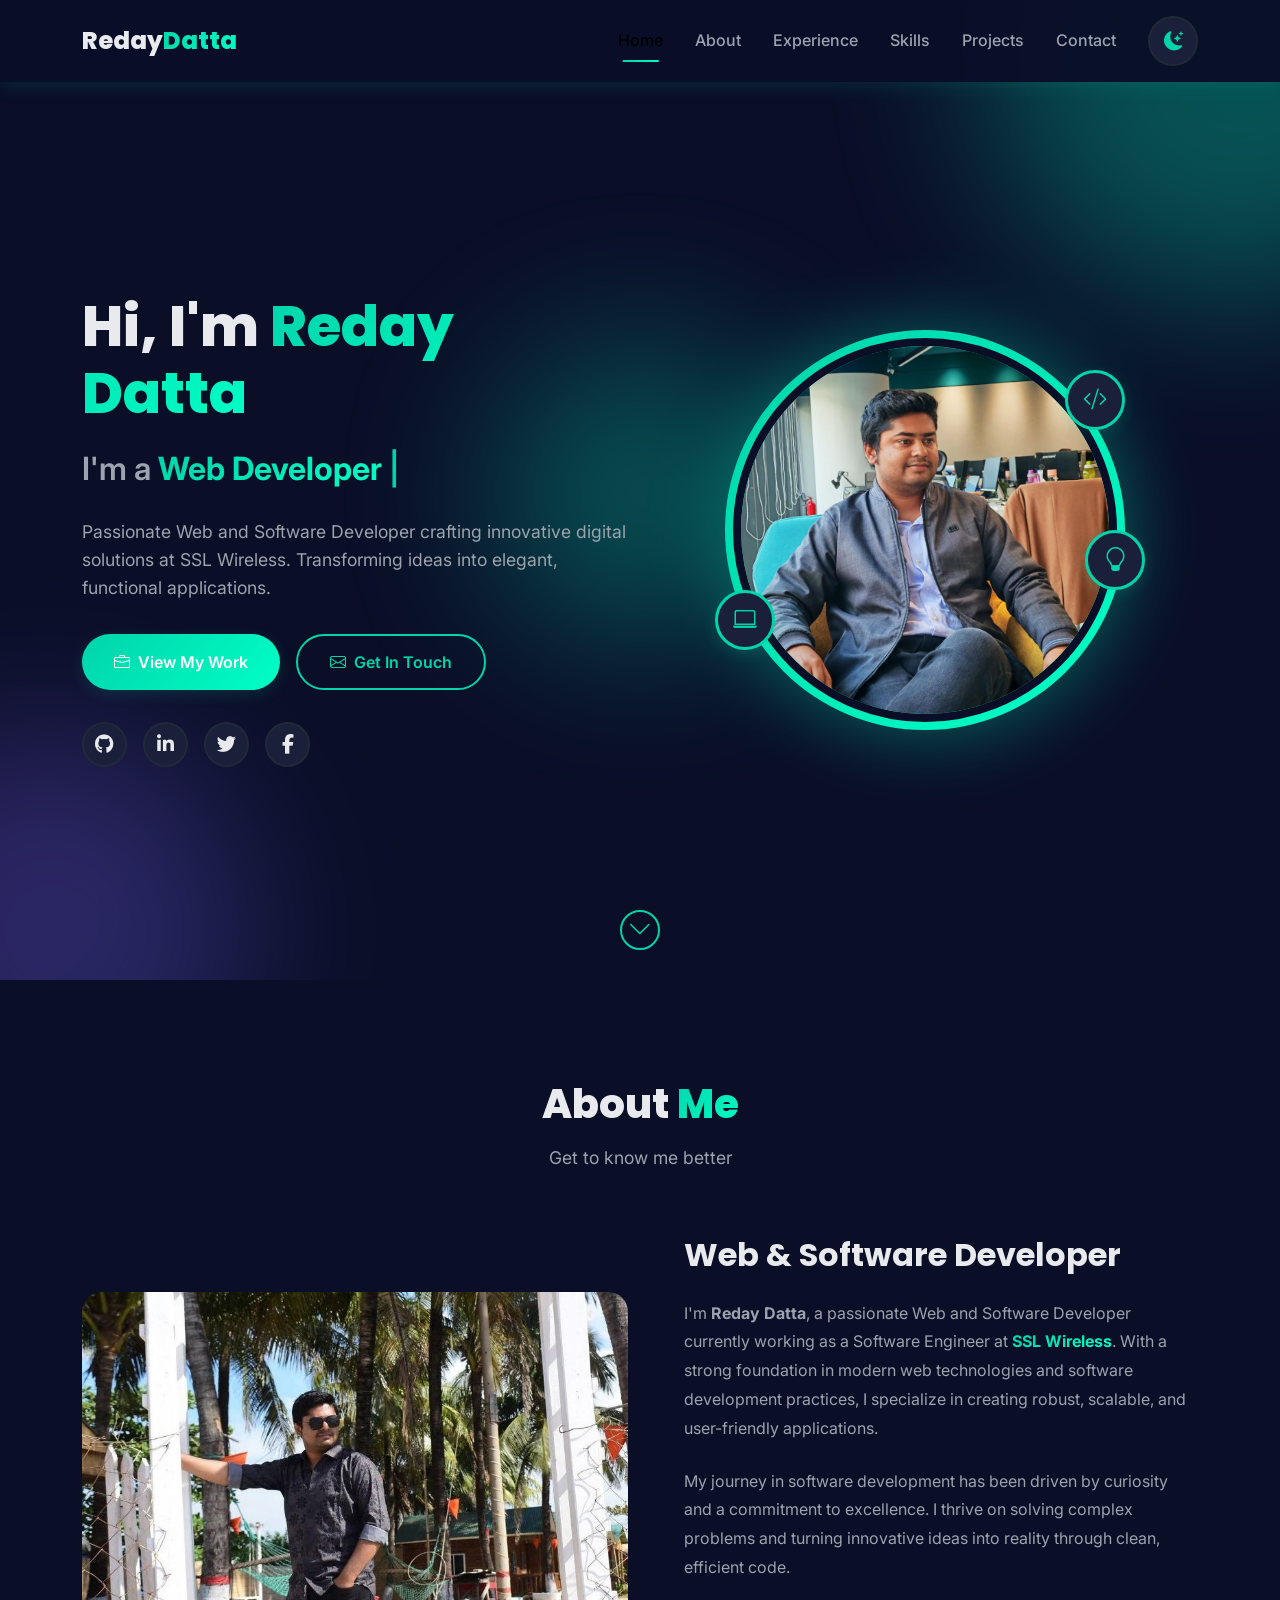
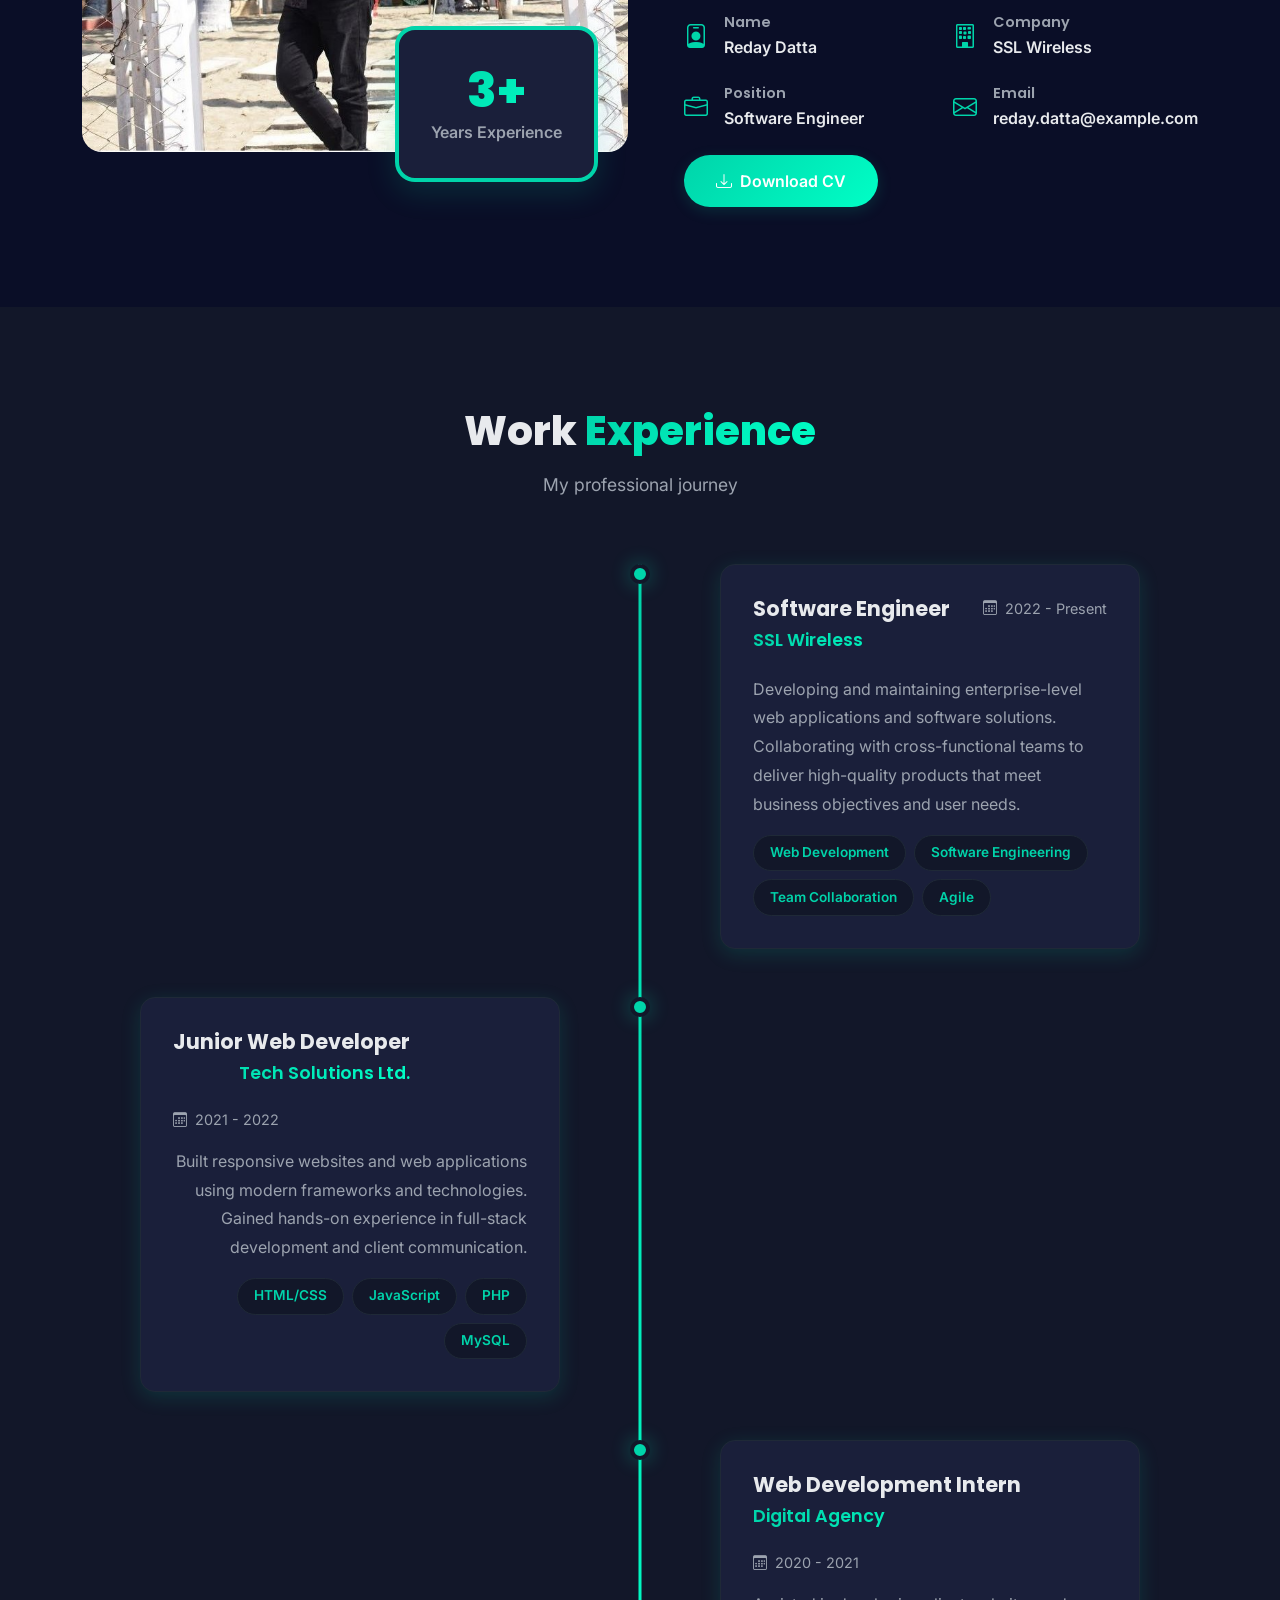
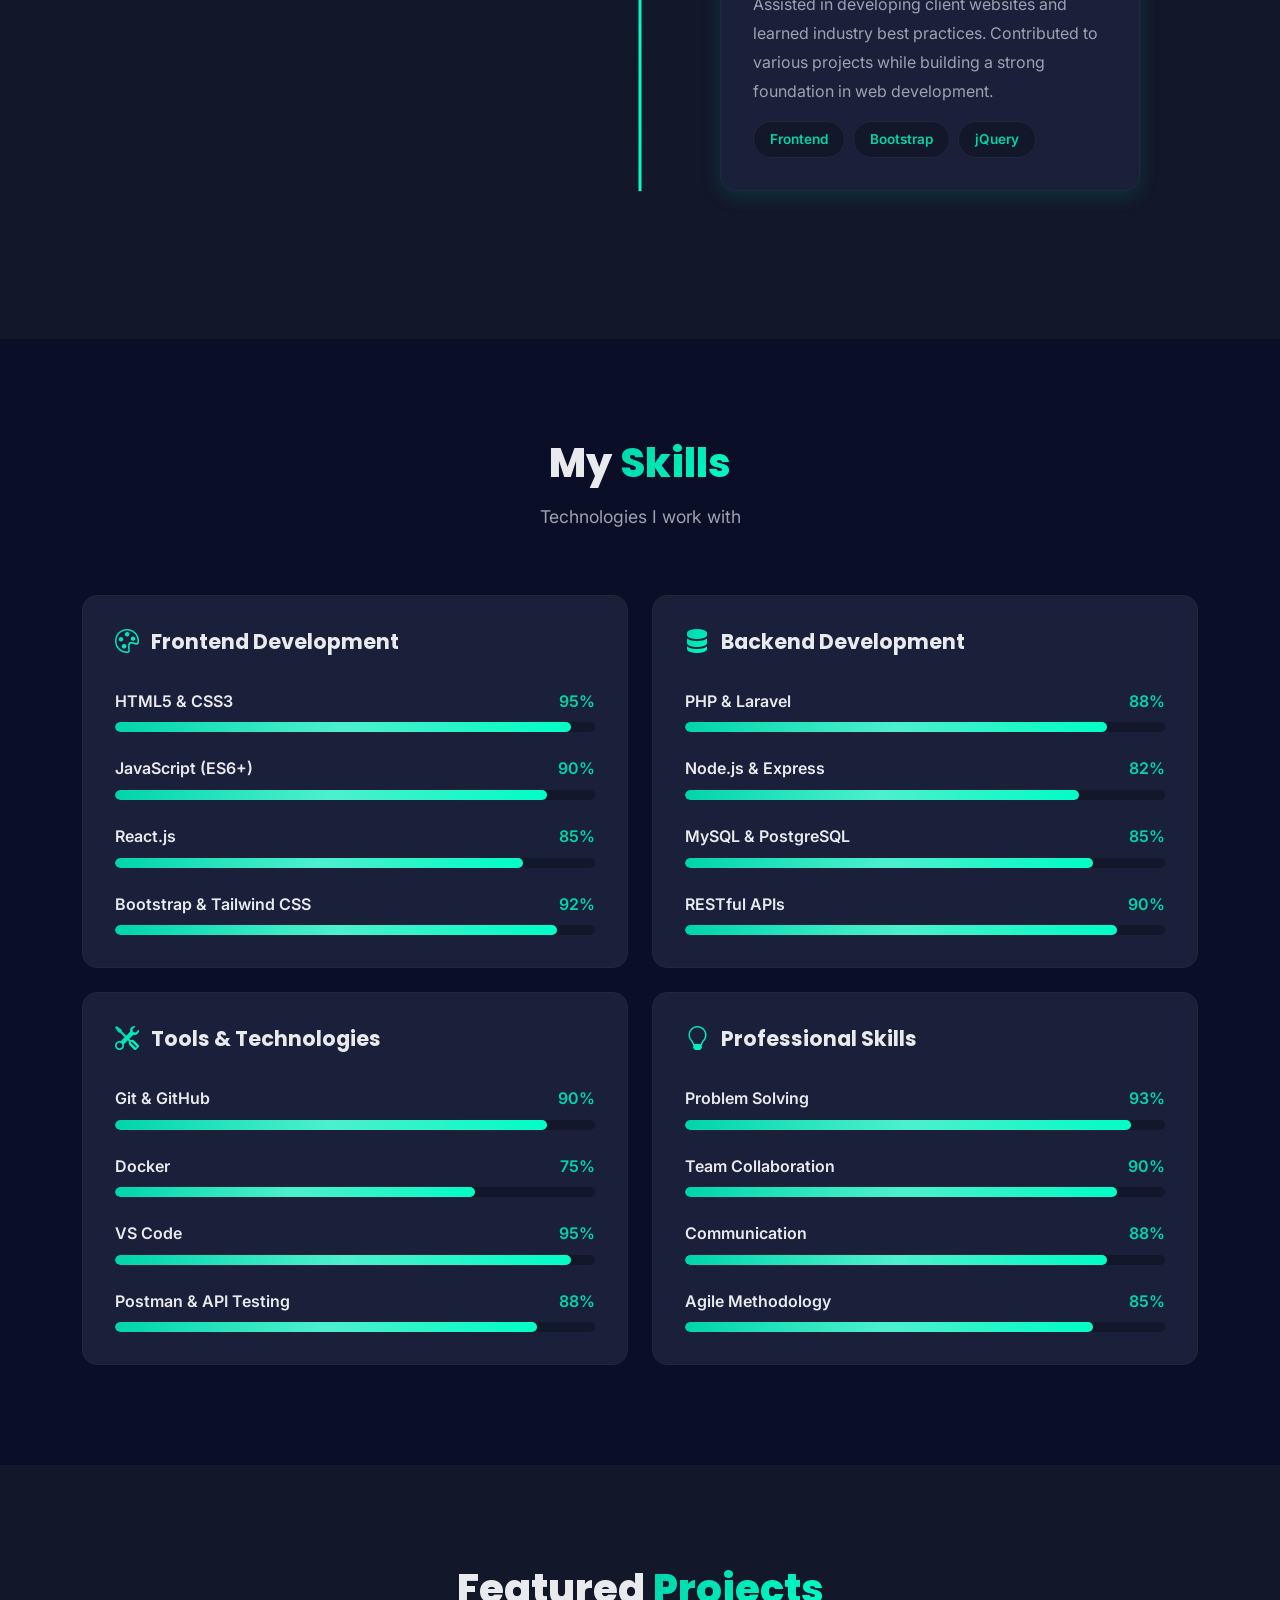
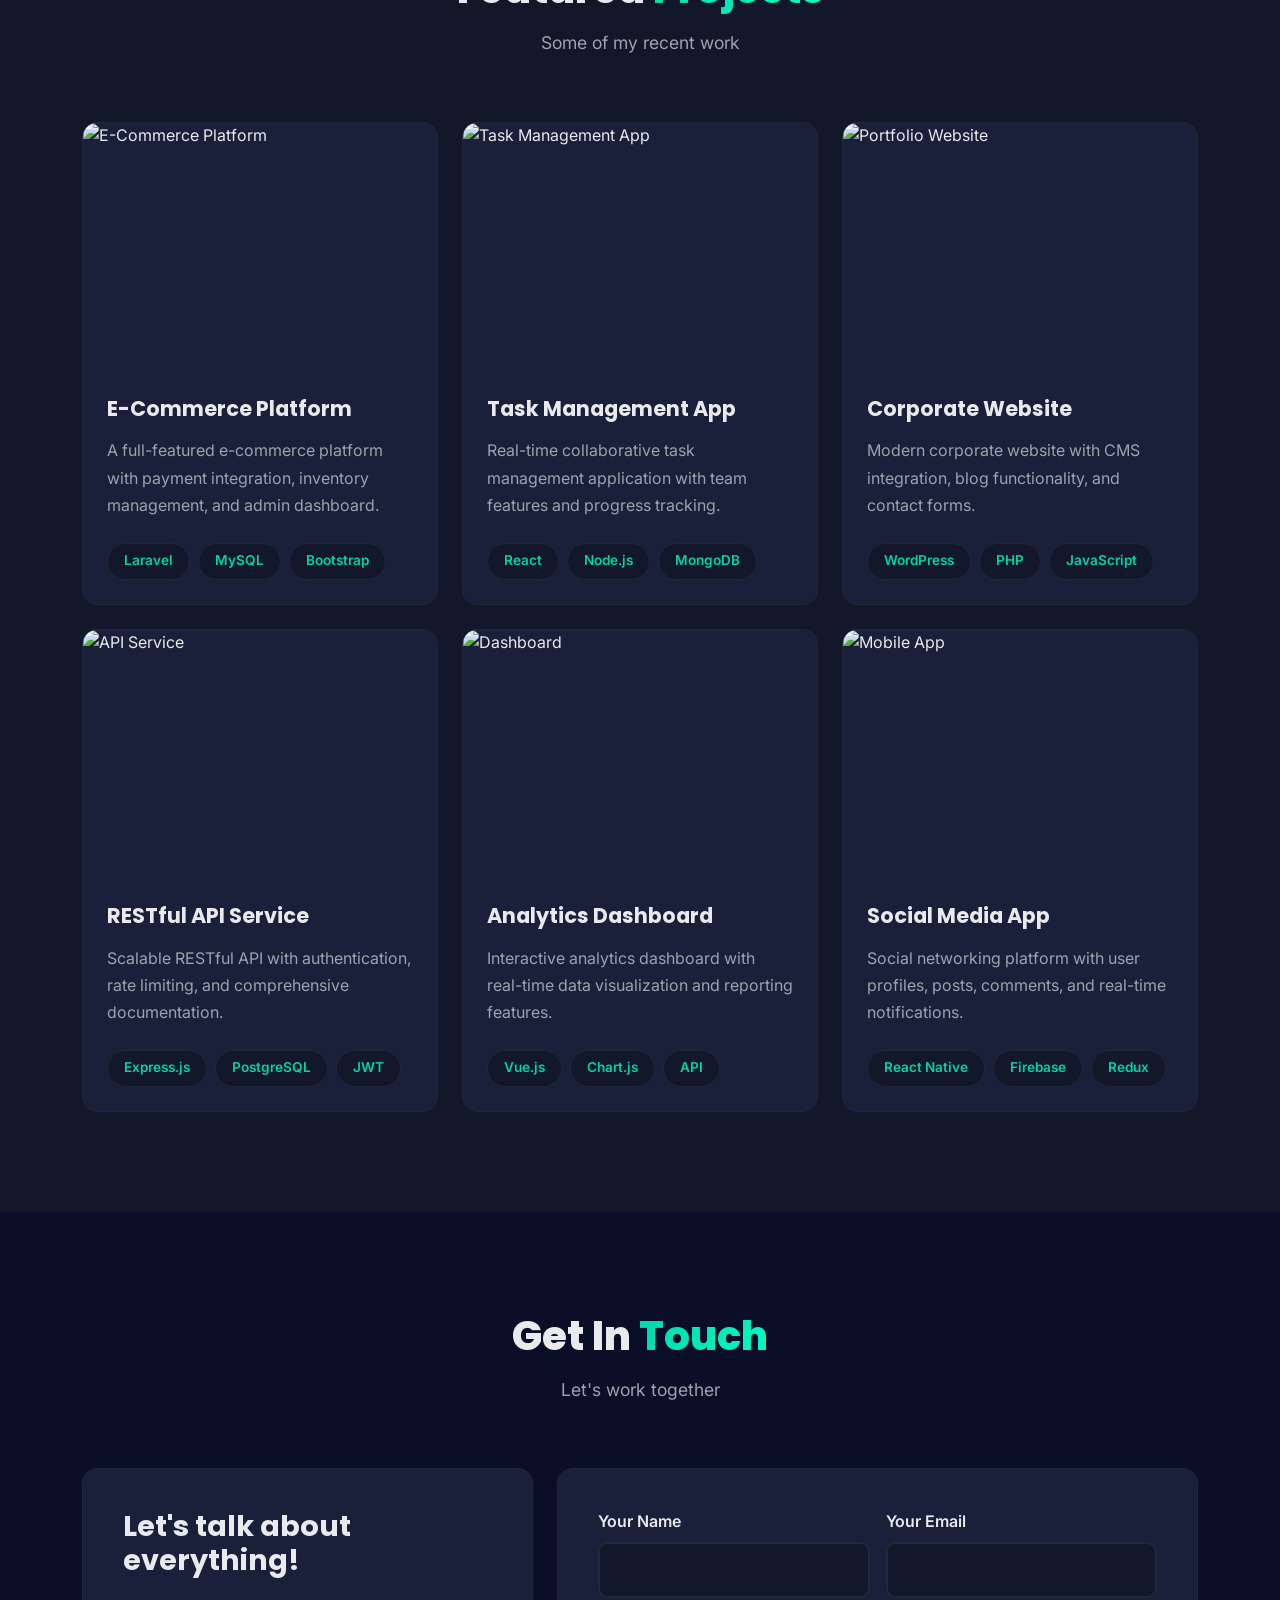
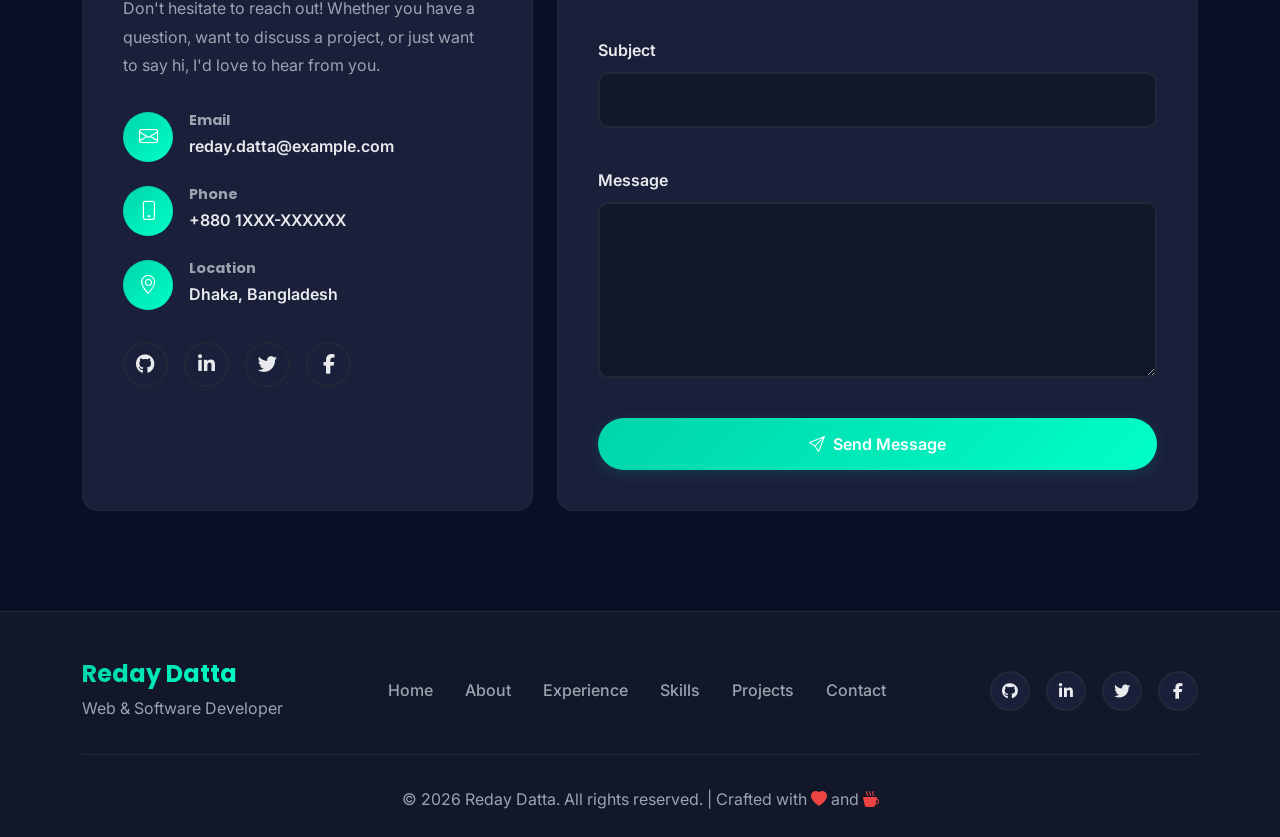
==== index.html @ f1bdd47a "my protfolio website" ====
<!DOCTYPE html>
<html lang="en" data-theme="dark">
<head>
    <meta charset="UTF-8">
    <meta name="viewport" content="width=device-width, initial-scale=1.0">
    <meta name="description" content="Reday Datta - Web and Software Developer at SSL Wireless. Portfolio showcasing projects, skills, and experience.">
    <meta name="author" content="Reday Datta">
    <title>Reday Datta | Web & Software Developer</title>
    
    <!-- Bootstrap 5.3.3 CSS -->
    <link href="https://cdn.jsdelivr.net/npm/bootstrap@5.3.3/dist/css/bootstrap.min.css" rel="stylesheet">
    
    <!-- Bootstrap Icons -->
    <link rel="stylesheet" href="https://cdn.jsdelivr.net/npm/bootstrap-icons@1.11.3/font/bootstrap-icons.min.css">
    
    <!-- Font Awesome 6 -->
    <link rel="stylesheet" href="https://cdnjs.cloudflare.com/ajax/libs/font-awesome/6.5.1/css/all.min.css">
    
    <!-- Google Fonts -->
    <link rel="preconnect" href="https://fonts.googleapis.com">
    <link rel="preconnect" href="https://fonts.gstatic.com" crossorigin>
    <link href="https://fonts.googleapis.com/css2?family=Inter:wght@300;400;500;600;700;800&family=Poppins:wght@400;500;600;700;800;900&display=swap" rel="stylesheet">
    
    <!-- Custom CSS -->
    <link rel="stylesheet" href="css/style.css">
</head>
<body>
    <!-- Navigation -->
    <nav class="navbar navbar-expand-lg fixed-top" id="mainNav">
        <div class="container">
            <a class="navbar-brand" href="#home">
                <span class="brand-text">Reday</span><span class="brand-accent">Datta</span>
            </a>
            
            <button class="navbar-toggler" type="button" data-bs-toggle="collapse" data-bs-target="#navbarNav">
                <span class="navbar-toggler-icon"></span>
            </button>
            
            <div class="collapse navbar-collapse" id="navbarNav">
                <ul class="navbar-nav ms-auto align-items-center">
                    <li class="nav-item">
                        <a class="nav-link active" href="#home">Home</a>
                    </li>
                    <li class="nav-item">
                        <a class="nav-link" href="#about">About</a>
                    </li>
                    <li class="nav-item">
                        <a class="nav-link" href="#experience">Experience</a>
                    </li>
                    <li class="nav-item">
                        <a class="nav-link" href="#skills">Skills</a>
                    </li>
                    <li class="nav-item">
                        <a class="nav-link" href="#projects">Projects</a>
                    </li>
                    <li class="nav-item">
                        <a class="nav-link" href="#contact">Contact</a>
                    </li>
                    <li class="nav-item">
                        <button class="theme-toggle" id="themeToggle" aria-label="Toggle theme">
                            <i class="bi bi-sun-fill"></i>
                            <i class="bi bi-moon-stars-fill"></i>
                        </button>
                    </li>
                </ul>
            </div>
        </div>
    </nav>

    <!-- Hero Section -->
    <section id="home" class="hero-section">
        <div class="hero-background">
            <div class="gradient-orb orb-1"></div>
            <div class="gradient-orb orb-2"></div>
            <div class="gradient-orb orb-3"></div>
        </div>
        
        <div class="container">
            <div class="row align-items-center min-vh-100">
                <div class="col-lg-6 order-lg-1 order-2">
                    <div class="hero-content" data-aos="fade-up">
                        <h1 class="hero-title">
                            Hi, I'm <span class="gradient-text">Reday Datta</span>
                        </h1>
                        <div class="hero-subtitle">
                            <span class="typing-text">I'm a </span>
                            <span class="typed-text gradient-text" id="typedText"></span>
                            <span class="cursor">|</span>
                        </div>
                        <p class="hero-description">
                            Passionate Web and Software Developer crafting innovative digital solutions 
                            at SSL Wireless. Transforming ideas into elegant, functional applications.
                        </p>
                        <div class="hero-buttons">
                            <a href="#projects" class="btn btn-primary btn-gradient">
                                <i class="bi bi-briefcase me-2"></i>View My Work
                            </a>
                            <a href="#contact" class="btn btn-outline">
                                <i class="bi bi-envelope me-2"></i>Get In Touch
                            </a>
                        </div>
                        <div class="social-links">
                            <a href="https://github.com" target="_blank" class="social-icon" aria-label="GitHub">
                                <i class="fab fa-github"></i>
                            </a>
                            <a href="https://linkedin.com" target="_blank" class="social-icon" aria-label="LinkedIn">
                                <i class="fab fa-linkedin-in"></i>
                            </a>
                            <a href="https://twitter.com" target="_blank" class="social-icon" aria-label="Twitter">
                                <i class="fab fa-twitter"></i>
                            </a>
                            <a href="https://facebook.com" target="_blank" class="social-icon" aria-label="Facebook">
                                <i class="fab fa-facebook-f"></i>
                            </a>
                        </div>
                    </div>
                </div>
                <div class="col-lg-6 order-lg-2 order-1">
                    <div class="hero-image" data-aos="fade-up" data-aos-delay="200">
                        <div class="profile-container">
                            <div class="profile-glow"></div>
                            <div class="profile-border">
                                <img src="images/profile.jpg" alt="Reday Datta" class="profile-img" id="profileImg">
                            </div>
                            <div class="floating-badge badge-1">
                                <i class="bi bi-code-slash"></i>
                            </div>
                            <div class="floating-badge badge-2">
                                <i class="bi bi-laptop"></i>
                            </div>
                            <div class="floating-badge badge-3">
                                <i class="bi bi-lightbulb"></i>
                            </div>
                        </div>
                    </div>
                </div>
            </div>
        </div>
        
        <div class="scroll-indicator">
            <a href="#about" class="scroll-down">
                <i class="bi bi-chevron-down"></i>
            </a>
        </div>
    </section>

    <!-- About Section -->
    <section id="about" class="section-padding">
        <div class="container">
            <div class="section-header text-center" data-aos="fade-up">
                <h2 class="section-title">About <span class="gradient-text">Me</span></h2>
                <p class="section-subtitle">Get to know me better</p>
            </div>
            
            <div class="row align-items-center">
                <div class="col-lg-6" data-aos="fade-right">
                    <div class="about-image">
                        <div class="about-img-wrapper">
                            <img src="images/about.jpg" alt="About Reday Datta" class="img-fluid rounded-4">
                            <div class="about-overlay"></div>
                        </div>
                        <div class="experience-badge">
                            <div class="badge-content">
                                <h3 class="gradient-text">3+</h3>
                                <p>Years Experience</p>
                            </div>
                        </div>
                    </div>
                </div>
                <div class="col-lg-6" data-aos="fade-left">
                    <div class="about-content">
                        <h3 class="about-title">Web & Software Developer</h3>
                        <p class="about-text">
                            I'm <strong>Reday Datta</strong>, a passionate Web and Software Developer currently working 
                            as a Software Engineer at <strong class="gradient-text">SSL Wireless</strong>. With a strong 
                            foundation in modern web technologies and software development practices, I specialize in 
                            creating robust, scalable, and user-friendly applications.
                        </p>
                        <p class="about-text">
                            My journey in software development has been driven by curiosity and a commitment to excellence. 
                            I thrive on solving complex problems and turning innovative ideas into reality through clean, 
                            efficient code.
                        </p>
                        <div class="about-info">
                            <div class="info-item">
                                <i class="bi bi-person-badge"></i>
                                <div>
                                    <h5>Name</h5>
                                    <p>Reday Datta</p>
                                </div>
                            </div>
                            <div class="info-item">
                                <i class="bi bi-building"></i>
                                <div>
                                    <h5>Company</h5>
                                    <p>SSL Wireless</p>
                                </div>
                            </div>
                            <div class="info-item">
                                <i class="bi bi-briefcase"></i>
                                <div>
                                    <h5>Position</h5>
                                    <p>Software Engineer</p>
                                </div>
                            </div>
                            <div class="info-item">
                                <i class="bi bi-envelope"></i>
                                <div>
                                    <h5>Email</h5>
                                    <p>reday.datta@example.com</p>
                                </div>
                            </div>
                        </div>
                        <a href="#contact" class="btn btn-primary btn-gradient mt-4">
                            <i class="bi bi-download me-2"></i>Download CV
                        </a>
                    </div>
                </div>
            </div>
        </div>
    </section>

    <!-- Experience Section -->
    <section id="experience" class="section-padding bg-alternate">
        <div class="container">
            <div class="section-header text-center" data-aos="fade-up">
                <h2 class="section-title">Work <span class="gradient-text">Experience</span></h2>
                <p class="section-subtitle">My professional journey</p>
            </div>
            
            <div class="timeline">
                <div class="timeline-item" data-aos="fade-up">
                    <div class="timeline-dot"></div>
                    <div class="timeline-content">
                        <div class="timeline-card">
                            <div class="timeline-header">
                                <div>
                                    <h3 class="timeline-title">Software Engineer</h3>
                                    <h4 class="timeline-company gradient-text">SSL Wireless</h4>
                                </div>
                                <span class="timeline-date">
                                    <i class="bi bi-calendar3"></i> 2022 - Present
                                </span>
                            </div>
                            <p class="timeline-description">
                                Developing and maintaining enterprise-level web applications and software solutions. 
                                Collaborating with cross-functional teams to deliver high-quality products that meet 
                                business objectives and user needs.
                            </p>
                            <div class="timeline-tags">
                                <span class="tag">Web Development</span>
                                <span class="tag">Software Engineering</span>
                                <span class="tag">Team Collaboration</span>
                                <span class="tag">Agile</span>
                            </div>
                        </div>
                    </div>
                </div>
                
                <div class="timeline-item" data-aos="fade-up" data-aos-delay="100">
                    <div class="timeline-dot"></div>
                    <div class="timeline-content">
                        <div class="timeline-card">
                            <div class="timeline-header">
                                <div>
                                    <h3 class="timeline-title">Junior Web Developer</h3>
                                    <h4 class="timeline-company gradient-text">Tech Solutions Ltd.</h4>
                                </div>
                                <span class="timeline-date">
                                    <i class="bi bi-calendar3"></i> 2021 - 2022
                                </span>
                            </div>
                            <p class="timeline-description">
                                Built responsive websites and web applications using modern frameworks and technologies. 
                                Gained hands-on experience in full-stack development and client communication.
                            </p>
                            <div class="timeline-tags">
                                <span class="tag">HTML/CSS</span>
                                <span class="tag">JavaScript</span>
                                <span class="tag">PHP</span>
                                <span class="tag">MySQL</span>
                            </div>
                        </div>
                    </div>
                </div>
                
                <div class="timeline-item" data-aos="fade-up" data-aos-delay="200">
                    <div class="timeline-dot"></div>
                    <div class="timeline-content">
                        <div class="timeline-card">
                            <div class="timeline-header">
                                <div>
                                    <h3 class="timeline-title">Web Development Intern</h3>
                                    <h4 class="timeline-company gradient-text">Digital Agency</h4>
                                </div>
                                <span class="timeline-date">
                                    <i class="bi bi-calendar3"></i> 2020 - 2021
                                </span>
                            </div>
                            <p class="timeline-description">
                                Assisted in developing client websites and learned industry best practices. 
                                Contributed to various projects while building a strong foundation in web development.
                            </p>
                            <div class="timeline-tags">
                                <span class="tag">Frontend</span>
                                <span class="tag">Bootstrap</span>
                                <span class="tag">jQuery</span>
                            </div>
                        </div>
                    </div>
                </div>
            </div>
        </div>
    </section>

    <!-- Skills Section -->
    <section id="skills" class="section-padding">
        <div class="container">
            <div class="section-header text-center" data-aos="fade-up">
                <h2 class="section-title">My <span class="gradient-text">Skills</span></h2>
                <p class="section-subtitle">Technologies I work with</p>
            </div>
            
            <div class="row g-4">
                <!-- Frontend -->
                <div class="col-lg-6" data-aos="fade-up">
                    <div class="skill-category">
                        <h3 class="category-title">
                            <i class="bi bi-palette gradient-text"></i> Frontend Development
                        </h3>
                        <div class="skill-item">
                            <div class="skill-info">
                                <span>HTML5 & CSS3</span>
                                <span class="skill-percentage">95%</span>
                            </div>
                            <div class="skill-bar">
                                <div class="skill-progress" data-progress="95"></div>
                            </div>
                        </div>
                        <div class="skill-item">
                            <div class="skill-info">
                                <span>JavaScript (ES6+)</span>
                                <span class="skill-percentage">90%</span>
                            </div>
                            <div class="skill-bar">
                                <div class="skill-progress" data-progress="90"></div>
                            </div>
                        </div>
                        <div class="skill-item">
                            <div class="skill-info">
                                <span>React.js</span>
                                <span class="skill-percentage">85%</span>
                            </div>
                            <div class="skill-bar">
                                <div class="skill-progress" data-progress="85"></div>
                            </div>
                        </div>
                        <div class="skill-item">
                            <div class="skill-info">
                                <span>Bootstrap & Tailwind CSS</span>
                                <span class="skill-percentage">92%</span>
                            </div>
                            <div class="skill-bar">
                                <div class="skill-progress" data-progress="92"></div>
                            </div>
                        </div>
                    </div>
                </div>
                
                <!-- Backend -->
                <div class="col-lg-6" data-aos="fade-up" data-aos-delay="100">
                    <div class="skill-category">
                        <h3 class="category-title">
                            <i class="bi bi-server gradient-text"></i> Backend Development
                        </h3>
                        <div class="skill-item">
                            <div class="skill-info">
                                <span>PHP & Laravel</span>
                                <span class="skill-percentage">88%</span>
                            </div>
                            <div class="skill-bar">
                                <div class="skill-progress" data-progress="88"></div>
                            </div>
                        </div>
                        <div class="skill-item">
                            <div class="skill-info">
                                <span>Node.js & Express</span>
                                <span class="skill-percentage">82%</span>
                            </div>
                            <div class="skill-bar">
                                <div class="skill-progress" data-progress="82"></div>
                            </div>
                        </div>
                        <div class="skill-item">
                            <div class="skill-info">
                                <span>MySQL & PostgreSQL</span>
                                <span class="skill-percentage">85%</span>
                            </div>
                            <div class="skill-bar">
                                <div class="skill-progress" data-progress="85"></div>
                            </div>
                        </div>
                        <div class="skill-item">
                            <div class="skill-info">
                                <span>RESTful APIs</span>
                                <span class="skill-percentage">90%</span>
                            </div>
                            <div class="skill-bar">
                                <div class="skill-progress" data-progress="90"></div>
                            </div>
                        </div>
                    </div>
                </div>
                
                <!-- Tools & Others -->
                <div class="col-lg-6" data-aos="fade-up" data-aos-delay="200">
                    <div class="skill-category">
                        <h3 class="category-title">
                            <i class="bi bi-tools gradient-text"></i> Tools & Technologies
                        </h3>
                        <div class="skill-item">
                            <div class="skill-info">
                                <span>Git & GitHub</span>
                                <span class="skill-percentage">90%</span>
                            </div>
                            <div class="skill-bar">
                                <div class="skill-progress" data-progress="90"></div>
                            </div>
                        </div>
                        <div class="skill-item">
                            <div class="skill-info">
                                <span>Docker</span>
                                <span class="skill-percentage">75%</span>
                            </div>
                            <div class="skill-bar">
                                <div class="skill-progress" data-progress="75"></div>
                            </div>
                        </div>
                        <div class="skill-item">
                            <div class="skill-info">
                                <span>VS Code</span>
                                <span class="skill-percentage">95%</span>
                            </div>
                            <div class="skill-bar">
                                <div class="skill-progress" data-progress="95"></div>
                            </div>
                        </div>
                        <div class="skill-item">
                            <div class="skill-info">
                                <span>Postman & API Testing</span>
                                <span class="skill-percentage">88%</span>
                            </div>
                            <div class="skill-bar">
                                <div class="skill-progress" data-progress="88"></div>
                            </div>
                        </div>
                    </div>
                </div>
                
                <!-- Soft Skills -->
                <div class="col-lg-6" data-aos="fade-up" data-aos-delay="300">
                    <div class="skill-category">
                        <h3 class="category-title">
                            <i class="bi bi-lightbulb gradient-text"></i> Professional Skills
                        </h3>
                        <div class="skill-item">
                            <div class="skill-info">
                                <span>Problem Solving</span>
                                <span class="skill-percentage">93%</span>
                            </div>
                            <div class="skill-bar">
                                <div class="skill-progress" data-progress="93"></div>
                            </div>
                        </div>
                        <div class="skill-item">
                            <div class="skill-info">
                                <span>Team Collaboration</span>
                                <span class="skill-percentage">90%</span>
                            </div>
                            <div class="skill-bar">
                                <div class="skill-progress" data-progress="90"></div>
                            </div>
                        </div>
                        <div class="skill-item">
                            <div class="skill-info">
                                <span>Communication</span>
                                <span class="skill-percentage">88%</span>
                            </div>
                            <div class="skill-bar">
                                <div class="skill-progress" data-progress="88"></div>
                            </div>
                        </div>
                        <div class="skill-item">
                            <div class="skill-info">
                                <span>Agile Methodology</span>
                                <span class="skill-percentage">85%</span>
                            </div>
                            <div class="skill-bar">
                                <div class="skill-progress" data-progress="85"></div>
                            </div>
                        </div>
                    </div>
                </div>
            </div>
        </div>
    </section>

    <!-- Projects Section -->
    <section id="projects" class="section-padding bg-alternate">
        <div class="container">
            <div class="section-header text-center" data-aos="fade-up">
                <h2 class="section-title">Featured <span class="gradient-text">Projects</span></h2>
                <p class="section-subtitle">Some of my recent work</p>
            </div>
            
            <div class="row g-4">
                <div class="col-lg-4 col-md-6" data-aos="fade-up">
                    <div class="project-card">
                        <div class="project-image">
                            <img src="images/project1.jpg" alt="E-Commerce Platform">
                            <div class="project-overlay">
                                <a href="#" class="project-link">
                                    <i class="bi bi-eye"></i>
                                </a>
                                <a href="#" class="project-link">
                                    <i class="bi bi-github"></i>
                                </a>
                            </div>
                        </div>
                        <div class="project-content">
                            <h3 class="project-title">E-Commerce Platform</h3>
                            <p class="project-description">
                                A full-featured e-commerce platform with payment integration, 
                                inventory management, and admin dashboard.
                            </p>
                            <div class="project-tags">
                                <span class="tag">Laravel</span>
                                <span class="tag">MySQL</span>
                                <span class="tag">Bootstrap</span>
                            </div>
                        </div>
                    </div>
                </div>
                
                <div class="col-lg-4 col-md-6" data-aos="fade-up" data-aos-delay="100">
                    <div class="project-card">
                        <div class="project-image">
                            <img src="images/project2.jpg" alt="Task Management App">
                            <div class="project-overlay">
                                <a href="#" class="project-link">
                                    <i class="bi bi-eye"></i>
                                </a>
                                <a href="#" class="project-link">
                                    <i class="bi bi-github"></i>
                                </a>
                            </div>
                        </div>
                        <div class="project-content">
                            <h3 class="project-title">Task Management App</h3>
                            <p class="project-description">
                                Real-time collaborative task management application with 
                                team features and progress tracking.
                            </p>
                            <div class="project-tags">
                                <span class="tag">React</span>
                                <span class="tag">Node.js</span>
                                <span class="tag">MongoDB</span>
                            </div>
                        </div>
                    </div>
                </div>
                
                <div class="col-lg-4 col-md-6" data-aos="fade-up" data-aos-delay="200">
                    <div class="project-card">
                        <div class="project-image">
                            <img src="images/project3.jpg" alt="Portfolio Website">
                            <div class="project-overlay">
                                <a href="#" class="project-link">
                                    <i class="bi bi-eye"></i>
                                </a>
                                <a href="#" class="project-link">
                                    <i class="bi bi-github"></i>
                                </a>
                            </div>
                        </div>
                        <div class="project-content">
                            <h3 class="project-title">Corporate Website</h3>
                            <p class="project-description">
                                Modern corporate website with CMS integration, 
                                blog functionality, and contact forms.
                            </p>
                            <div class="project-tags">
                                <span class="tag">WordPress</span>
                                <span class="tag">PHP</span>
                                <span class="tag">JavaScript</span>
                            </div>
                        </div>
                    </div>
                </div>
                
                <div class="col-lg-4 col-md-6" data-aos="fade-up" data-aos-delay="300">
                    <div class="project-card">
                        <div class="project-image">
                            <img src="images/project4.jpg" alt="API Service">
                            <div class="project-overlay">
                                <a href="#" class="project-link">
                                    <i class="bi bi-eye"></i>
                                </a>
                                <a href="#" class="project-link">
                                    <i class="bi bi-github"></i>
                                </a>
                            </div>
                        </div>
                        <div class="project-content">
                            <h3 class="project-title">RESTful API Service</h3>
                            <p class="project-description">
                                Scalable RESTful API with authentication, rate limiting, 
                                and comprehensive documentation.
                            </p>
                            <div class="project-tags">
                                <span class="tag">Express.js</span>
                                <span class="tag">PostgreSQL</span>
                                <span class="tag">JWT</span>
                            </div>
                        </div>
                    </div>
                </div>
                
                <div class="col-lg-4 col-md-6" data-aos="fade-up" data-aos-delay="400">
                    <div class="project-card">
                        <div class="project-image">
                            <img src="images/project5.jpg" alt="Dashboard">
                            <div class="project-overlay">
                                <a href="#" class="project-link">
                                    <i class="bi bi-eye"></i>
                                </a>
                                <a href="#" class="project-link">
                                    <i class="bi bi-github"></i>
                                </a>
                            </div>
                        </div>
                        <div class="project-content">
                            <h3 class="project-title">Analytics Dashboard</h3>
                            <p class="project-description">
                                Interactive analytics dashboard with real-time data 
                                visualization and reporting features.
                            </p>
                            <div class="project-tags">
                                <span class="tag">Vue.js</span>
                                <span class="tag">Chart.js</span>
                                <span class="tag">API</span>
                            </div>
                        </div>
                    </div>
                </div>
                
                <div class="col-lg-4 col-md-6" data-aos="fade-up" data-aos-delay="500">
                    <div class="project-card">
                        <div class="project-image">
                            <img src="images/project6.jpg" alt="Mobile App">
                            <div class="project-overlay">
                                <a href="#" class="project-link">
                                    <i class="bi bi-eye"></i>
                                </a>
                                <a href="#" class="project-link">
                                    <i class="bi bi-github"></i>
                                </a>
                            </div>
                        </div>
                        <div class="project-content">
                            <h3 class="project-title">Social Media App</h3>
                            <p class="project-description">
                                Social networking platform with user profiles, 
                                posts, comments, and real-time notifications.
                            </p>
                            <div class="project-tags">
                                <span class="tag">React Native</span>
                                <span class="tag">Firebase</span>
                                <span class="tag">Redux</span>
                            </div>
                        </div>
                    </div>
                </div>
            </div>
        </div>
    </section>

    <!-- Contact Section -->
    <section id="contact" class="section-padding">
        <div class="container">
            <div class="section-header text-center" data-aos="fade-up">
                <h2 class="section-title">Get In <span class="gradient-text">Touch</span></h2>
                <p class="section-subtitle">Let's work together</p>
            </div>
            
            <div class="row g-4">
                <div class="col-lg-5" data-aos="fade-right">
                    <div class="contact-info">
                        <h3 class="contact-title">Let's talk about everything!</h3>
                        <p class="contact-text">
                            Don't hesitate to reach out! Whether you have a question, 
                            want to discuss a project, or just want to say hi, I'd love to hear from you.
                        </p>
                        
                        <div class="contact-items">
                            <div class="contact-item">
                                <div class="contact-icon">
                                    <i class="bi bi-envelope"></i>
                                </div>
                                <div>
                                    <h5>Email</h5>
                                    <p>reday.datta@example.com</p>
                                </div>
                            </div>
                            
                            <div class="contact-item">
                                <div class="contact-icon">
                                    <i class="bi bi-phone"></i>
                                </div>
                                <div>
                                    <h5>Phone</h5>
                                    <p>+880 1XXX-XXXXXX</p>
                                </div>
                            </div>
                            
                            <div class="contact-item">
                                <div class="contact-icon">
                                    <i class="bi bi-geo-alt"></i>
                                </div>
                                <div>
                                    <h5>Location</h5>
                                    <p>Dhaka, Bangladesh</p>
                                </div>
                            </div>
                        </div>
                        
                        <div class="social-links-contact">
                            <a href="https://github.com" target="_blank" class="social-icon">
                                <i class="fab fa-github"></i>
                            </a>
                            <a href="https://linkedin.com" target="_blank" class="social-icon">
                                <i class="fab fa-linkedin-in"></i>
                            </a>
                            <a href="https://twitter.com" target="_blank" class="social-icon">
                                <i class="fab fa-twitter"></i>
                            </a>
                            <a href="https://facebook.com" target="_blank" class="social-icon">
                                <i class="fab fa-facebook-f"></i>
                            </a>
                        </div>
                    </div>
                </div>
                
                <div class="col-lg-7" data-aos="fade-left">
                    <form class="contact-form" id="contactForm">
                        <div class="row g-3">
                            <div class="col-md-6">
                                <div class="form-group">
                                    <label for="name">Your Name</label>
                                    <input type="text" class="form-control" id="name" required>
                                </div>
                            </div>
                            <div class="col-md-6">
                                <div class="form-group">
                                    <label for="email">Your Email</label>
                                    <input type="email" class="form-control" id="email" required>
                                </div>
                            </div>
                            <div class="col-12">
                                <div class="form-group">
                                    <label for="subject">Subject</label>
                                    <input type="text" class="form-control" id="subject" required>
                                </div>
                            </div>
                            <div class="col-12">
                                <div class="form-group">
                                    <label for="message">Message</label>
                                    <textarea class="form-control" id="message" rows="6" required></textarea>
                                </div>
                            </div>
                            <div class="col-12">
                                <button type="submit" class="btn btn-primary btn-gradient w-100">
                                    <i class="bi bi-send me-2"></i>Send Message
                                </button>
                            </div>
                        </div>
                    </form>
                </div>
            </div>
        </div>
    </section>

    <!-- Footer -->
    <footer class="footer">
        <div class="container">
            <div class="footer-content">
                <div class="footer-brand">
                    <h3><span class="gradient-text">Reday Datta</span></h3>
                    <p>Web & Software Developer</p>
                </div>
                <div class="footer-links">
                    <a href="#home">Home</a>
                    <a href="#about">About</a>
                    <a href="#experience">Experience</a>
                    <a href="#skills">Skills</a>
                    <a href="#projects">Projects</a>
                    <a href="#contact">Contact</a>
                </div>
                <div class="footer-social">
                    <a href="https://github.com" target="_blank" aria-label="GitHub">
                        <i class="fab fa-github"></i>
                    </a>
                    <a href="https://linkedin.com" target="_blank" aria-label="LinkedIn">
                        <i class="fab fa-linkedin-in"></i>
                    </a>
                    <a href="https://twitter.com" target="_blank" aria-label="Twitter">
                        <i class="fab fa-twitter"></i>
                    </a>
                    <a href="https://facebook.com" target="_blank" aria-label="Facebook">
                        <i class="fab fa-facebook-f"></i>
                    </a>
                </div>
            </div>
            <div class="footer-bottom">
                <p>&copy; 2026 Reday Datta. All rights reserved. | Crafted with <i class="bi bi-heart-fill"></i> and <i class="bi bi-cup-hot-fill"></i></p>
            </div>
        </div>
    </footer>

    <!-- Bootstrap 5.3.3 JS -->
    <script src="https://cdn.jsdelivr.net/npm/bootstrap@5.3.3/dist/js/bootstrap.bundle.min.js"></script>
    
    <!-- Custom JS -->
    <script src="js/script.js"></script>
</body>
</html>
---- css/style.css ----
/* ===================================
   CSS Custom Properties (Theme Variables)
   =================================== */
:root {
    /* Dark Mode Colors */
    --bg-primary: #0a0e27;
    --bg-secondary: #121729;
    --bg-card: #1a1f3a;
    --text-primary: #e8eaed;
    --text-secondary: #9ca3af;
    --accent-primary: #00d4aa;
    --accent-secondary: #00ffc6;
    --accent-purple: #6366f1;
    --accent-gradient: linear-gradient(135deg, #00d4aa 0%, #00ffc6 100%);
    --purple-gradient: linear-gradient(135deg, #8b5cf6 0%, #6366f1 100%);
    --border-color: #1f2937;
    --success: #00d4aa;
    --warning: #f59e0b;
    --shadow: rgba(0, 212, 170, 0.15);
    --glow: rgba(0, 255, 198, 0.3);

    /* Typography */
    --font-primary: 'Inter', sans-serif;
    --font-heading: 'Poppins', sans-serif;

    /* Transitions */
    --transition-fast: 0.2s ease;
    --transition-normal: 0.3s ease;
    --transition-slow: 0.5s ease;
}

[data-theme="light"] {
    --bg-primary: #ffffff;
    --bg-secondary: #f9fafb;
    --bg-card: #ffffff;
    --text-primary: #111827;
    --text-secondary: #6b7280;
    --accent-primary: #00d4aa;
    --accent-secondary: #00b894;
    --accent-purple: #6366f1;
    --accent-gradient: linear-gradient(135deg, #00d4aa 0%, #00ffc6 100%);
    --purple-gradient: linear-gradient(135deg, #8b5cf6 0%, #6366f1 100%);
    --border-color: #e5e7eb;
    --shadow: rgba(0, 212, 170, 0.2);
    --glow: rgba(0, 212, 170, 0.2);
}

/* ===================================
   Global Styles
   =================================== */
* {
    margin: 0;
    padding: 0;
    box-sizing: border-box;
}

html {
    scroll-behavior: smooth;
}

body {
    font-family: var(--font-primary);
    background-color: var(--bg-primary);
    color: var(--text-primary);
    line-height: 1.6;
    overflow-x: hidden;
    transition: background-color var(--transition-normal), color var(--transition-normal);
}

::selection {
    background-color: var(--accent-primary);
    color: #fff;
}

/* Custom Scrollbar */
::-webkit-scrollbar {
    width: 10px;
}

::-webkit-scrollbar-track {
    background: var(--bg-secondary);
}

::-webkit-scrollbar-thumb {
    background: var(--accent-gradient);
    border-radius: 10px;
}

::-webkit-scrollbar-thumb:hover {
    background: var(--purple-gradient);
}

/* ===================================
   Typography
   =================================== */
h1,
h2,
h3,
h4,
h5,
h6 {
    font-family: var(--font-heading);
    font-weight: 700;
    line-height: 1.2;
    color: var(--text-primary);
}

.gradient-text {
    background: var(--accent-gradient);
    -webkit-background-clip: text;
    -webkit-text-fill-color: transparent;
    background-clip: text;
}

/* ===================================
   Navigation
   =================================== */
.navbar {
    background-color: rgba(10, 14, 39, 0.95);
    backdrop-filter: blur(10px);
    padding: 1rem 0;
    transition: all var(--transition-normal);
    box-shadow: 0 2px 20px var(--shadow);
}

[data-theme="light"] .navbar {
    background-color: rgba(255, 255, 255, 0.95);
}

.navbar-brand {
    font-family: var(--font-heading);
    font-size: 1.5rem;
    font-weight: 800;
    color: var(--text-primary);
    transition: transform var(--transition-fast);
}

.navbar-brand:hover {
    transform: scale(1.05);
}

.brand-text {
    color: var(--text-primary);
}

.brand-accent {
    background: var(--accent-gradient);
    -webkit-background-clip: text;
    -webkit-text-fill-color: transparent;
    background-clip: text;
}

.nav-link {
    color: var(--text-secondary);
    font-weight: 500;
    margin: 0 0.5rem;
    padding: 0.5rem 1rem;
    border-radius: 8px;
    transition: all var(--transition-fast);
    position: relative;
}

.nav-link::after {
    content: '';
    position: absolute;
    bottom: 0;
    left: 50%;
    transform: translateX(-50%);
    width: 0;
    height: 2px;
    background: var(--accent-gradient);
    transition: width var(--transition-normal);
}

.nav-link:hover,
.nav-link.active {
    color: var(--accent-primary);
}

.nav-link:hover::after,
.nav-link.active::after {
    width: 60%;
}

/* Theme Toggle */
.theme-toggle {
    background: var(--bg-card);
    border: 2px solid var(--border-color);
    border-radius: 50px;
    width: 50px;
    height: 50px;
    display: flex;
    align-items: center;
    justify-content: center;
    cursor: pointer;
    position: relative;
    overflow: hidden;
    transition: all var(--transition-normal);
    margin-left: 1rem;
}

.theme-toggle:hover {
    border-color: var(--accent-primary);
    box-shadow: 0 0 20px var(--glow);
}

.theme-toggle i {
    font-size: 1.2rem;
    position: absolute;
    transition: all var(--transition-normal);
}

.theme-toggle .bi-sun-fill {
    color: #f59e0b;
    opacity: 0;
    transform: rotate(180deg) scale(0);
}

.theme-toggle .bi-moon-stars-fill {
    color: var(--accent-primary);
    opacity: 1;
    transform: rotate(0deg) scale(1);
}

[data-theme="light"] .theme-toggle .bi-sun-fill {
    opacity: 1;
    transform: rotate(0deg) scale(1);
}

[data-theme="light"] .theme-toggle .bi-moon-stars-fill {
    opacity: 0;
    transform: rotate(-180deg) scale(0);
}

.navbar-toggler {
    border: 2px solid var(--accent-primary);
    padding: 0.5rem;
}

.navbar-toggler:focus {
    box-shadow: 0 0 0 0.2rem var(--glow);
}

.navbar-toggler-icon {
    background-image: url("data:image/svg+xml,%3csvg xmlns='http://www.w3.org/2000/svg' viewBox='0 0 30 30'%3e%3cpath stroke='%2300d4aa' stroke-linecap='round' stroke-miterlimit='10' stroke-width='2' d='M4 7h22M4 15h22M4 23h22'/%3e%3c/svg%3e");
}

/* ===================================
   Hero Section
   =================================== */
.hero-section {
    position: relative;
    min-height: 100vh;
    display: flex;
    align-items: center;
    overflow: hidden;
    padding-top: 80px;
}

.hero-background {
    position: absolute;
    top: 0;
    left: 0;
    width: 100%;
    height: 100%;
    z-index: 0;
    overflow: hidden;
}

.gradient-orb {
    position: absolute;
    border-radius: 50%;
    filter: blur(80px);
    opacity: 0.3;
    animation: float 20s infinite ease-in-out;
}

.orb-1 {
    width: 500px;
    height: 500px;
    background: var(--accent-gradient);
    top: -200px;
    right: -200px;
    animation-delay: 0s;
}

.orb-2 {
    width: 400px;
    height: 400px;
    background: var(--purple-gradient);
    bottom: -150px;
    left: -150px;
    animation-delay: 5s;
}

.orb-3 {
    width: 300px;
    height: 300px;
    background: var(--accent-gradient);
    top: 50%;
    left: 50%;
    transform: translate(-50%, -50%);
    animation-delay: 10s;
}

@keyframes float {

    0%,
    100% {
        transform: translate(0, 0) scale(1);
    }

    33% {
        transform: translate(50px, -50px) scale(1.1);
    }

    66% {
        transform: translate(-50px, 50px) scale(0.9);
    }
}

.hero-content {
    position: relative;
    z-index: 1;
}

.hero-title {
    font-size: 3.5rem;
    font-weight: 800;
    margin-bottom: 1rem;
    animation: fadeInUp 0.8s ease;
}

.hero-subtitle {
    font-size: 2rem;
    font-weight: 600;
    margin-bottom: 1.5rem;
    color: var(--text-secondary);
    animation: fadeInUp 0.8s ease 0.2s backwards;
}

.typing-text {
    color: var(--text-secondary);
}

.typed-text {
    font-weight: 700;
}

.cursor {
    color: var(--accent-primary);
    animation: blink 0.7s infinite;
}

@keyframes blink {

    0%,
    100% {
        opacity: 1;
    }

    50% {
        opacity: 0;
    }
}

.hero-description {
    font-size: 1.1rem;
    color: var(--text-secondary);
    margin-bottom: 2rem;
    max-width: 600px;
    animation: fadeInUp 0.8s ease 0.4s backwards;
}

.hero-buttons {
    display: flex;
    gap: 1rem;
    flex-wrap: wrap;
    margin-bottom: 2rem;
    animation: fadeInUp 0.8s ease 0.6s backwards;
}

/* Buttons */
.btn {
    padding: 0.875rem 2rem;
    font-weight: 600;
    border-radius: 50px;
    transition: all var(--transition-normal);
    border: none;
    font-size: 1rem;
    display: inline-flex;
    align-items: center;
    justify-content: center;
    text-decoration: none;
}

.btn-gradient {
    background: var(--accent-gradient);
    color: #fff;
    box-shadow: 0 4px 15px var(--shadow);
}

.btn-gradient:hover {
    transform: translateY(-3px);
    box-shadow: 0 8px 25px var(--glow);
    color: #fff;
}

.btn-outline {
    background: transparent;
    color: var(--accent-primary);
    border: 2px solid var(--accent-primary);
}

.btn-outline:hover {
    background: var(--accent-gradient);
    color: #fff;
    border-color: transparent;
    transform: translateY(-3px);
    box-shadow: 0 8px 25px var(--glow);
}

/* Social Links */
.social-links {
    display: flex;
    gap: 1rem;
    animation: fadeInUp 0.8s ease 0.8s backwards;
}

.social-icon {
    width: 45px;
    height: 45px;
    border-radius: 50%;
    background: var(--bg-card);
    border: 2px solid var(--border-color);
    display: flex;
    align-items: center;
    justify-content: center;
    color: var(--text-primary);
    font-size: 1.2rem;
    transition: all var(--transition-normal);
    text-decoration: none;
}

.social-icon:hover {
    background: var(--accent-gradient);
    border-color: transparent;
    color: #fff;
    transform: translateY(-5px) rotate(360deg);
    box-shadow: 0 8px 20px var(--glow);
}

/* Profile Image */
.hero-image {
    position: relative;
    z-index: 1;
    display: flex;
    justify-content: center;
    align-items: center;
}

.profile-container {
    position: relative;
    width: 400px;
    height: 400px;
    animation: fadeInUp 0.8s ease 0.4s backwards;
}

.profile-glow {
    position: absolute;
    top: 50%;
    left: 50%;
    transform: translate(-50%, -50%);
    width: 100%;
    height: 100%;
    background: var(--accent-gradient);
    border-radius: 50%;
    filter: blur(40px);
    opacity: 0.4;
    animation: pulse 3s infinite;
}

@keyframes pulse {

    0%,
    100% {
        transform: translate(-50%, -50%) scale(1);
        opacity: 0.4;
    }

    50% {
        transform: translate(-50%, -50%) scale(1.1);
        opacity: 0.6;
    }
}

.profile-border {
    position: relative;
    width: 100%;
    height: 100%;
    border-radius: 50%;
    padding: 8px;
    background: var(--accent-gradient);
    animation: rotate 10s linear infinite;
}

@keyframes rotate {
    from {
        transform: rotate(0deg);
    }

    to {
        transform: rotate(360deg);
    }
}

.profile-img {
    width: 100%;
    height: 100%;
    border-radius: 50%;
    object-fit: cover;
    border: 8px solid var(--bg-primary);
}

.floating-badge {
    position: absolute;
    width: 60px;
    height: 60px;
    background: var(--bg-card);
    border: 3px solid var(--accent-primary);
    border-radius: 50%;
    display: flex;
    align-items: center;
    justify-content: center;
    font-size: 1.5rem;
    color: var(--accent-primary);
    box-shadow: 0 4px 15px var(--shadow);
    animation: floatBadge 3s infinite ease-in-out;
}

.badge-1 {
    top: 10%;
    right: 0;
    animation-delay: 0s;
}

.badge-2 {
    bottom: 20%;
    left: -10px;
    animation-delay: 1s;
}

.badge-3 {
    top: 50%;
    right: -20px;
    animation-delay: 2s;
}

@keyframes floatBadge {

    0%,
    100% {
        transform: translateY(0);
    }

    50% {
        transform: translateY(-20px);
    }
}

/* Scroll Indicator */
.scroll-indicator {
    position: absolute;
    bottom: 30px;
    left: 50%;
    transform: translateX(-50%);
    z-index: 1;
}

.scroll-down {
    display: flex;
    align-items: center;
    justify-content: center;
    width: 40px;
    height: 40px;
    border: 2px solid var(--accent-primary);
    border-radius: 50%;
    color: var(--accent-primary);
    font-size: 1.5rem;
    text-decoration: none;
    animation: bounce 2s infinite;
}

@keyframes bounce {

    0%,
    20%,
    50%,
    80%,
    100% {
        transform: translateY(0);
    }

    40% {
        transform: translateY(-10px);
    }

    60% {
        transform: translateY(-5px);
    }
}

/* ===================================
   Sections
   =================================== */
.section-padding {
    padding: 100px 0;
}

.bg-alternate {
    background-color: var(--bg-secondary);
}

.section-header {
    margin-bottom: 4rem;
}

.section-title {
    font-size: 2.5rem;
    font-weight: 800;
    margin-bottom: 1rem;
}

.section-subtitle {
    font-size: 1.1rem;
    color: var(--text-secondary);
}

/* Fade In Animations */
@keyframes fadeInUp {
    from {
        opacity: 0;
        transform: translateY(30px);
    }

    to {
        opacity: 1;
        transform: translateY(0);
    }
}

[data-aos] {
    opacity: 0;
    transition: opacity 0.8s ease, transform 0.8s ease;
}

[data-aos].aos-animate {
    opacity: 1;
}

[data-aos="fade-up"] {
    transform: translateY(30px);
}

[data-aos="fade-up"].aos-animate {
    transform: translateY(0);
}

[data-aos="fade-right"] {
    transform: translateX(-30px);
}

[data-aos="fade-right"].aos-animate {
    transform: translateX(0);
}

[data-aos="fade-left"] {
    transform: translateX(30px);
}

[data-aos="fade-left"].aos-animate {
    transform: translateX(0);
}

/* ===================================
   About Section
   =================================== */
.about-image {
    position: relative;
}

.about-img-wrapper {
    position: relative;
    overflow: hidden;
    border-radius: 20px;
}

.about-img-wrapper img {
    transition: transform var(--transition-slow);
}

.about-img-wrapper:hover img {
    transform: scale(1.1);
}

.about-overlay {
    position: absolute;
    top: 0;
    left: 0;
    width: 100%;
    height: 100%;
    background: var(--accent-gradient);
    opacity: 0;
    transition: opacity var(--transition-normal);
    border-radius: 20px;
}

.about-img-wrapper:hover .about-overlay {
    opacity: 0.2;
}

.experience-badge {
    position: absolute;
    bottom: -30px;
    right: 30px;
    background: var(--bg-card);
    border: 4px solid var(--accent-primary);
    border-radius: 20px;
    padding: 2rem;
    text-align: center;
    box-shadow: 0 10px 30px var(--shadow);
}

.experience-badge h3 {
    font-size: 3rem;
    font-weight: 800;
    margin: 0;
}

.experience-badge p {
    margin: 0;
    color: var(--text-secondary);
    font-weight: 600;
}

.about-content {
    padding-left: 2rem;
}

.about-title {
    font-size: 2rem;
    margin-bottom: 1.5rem;
}

.about-text {
    color: var(--text-secondary);
    margin-bottom: 1.5rem;
    line-height: 1.8;
}

.about-info {
    display: grid;
    grid-template-columns: repeat(2, 1fr);
    gap: 1.5rem;
    margin-top: 2rem;
}

.info-item {
    display: flex;
    gap: 1rem;
    align-items: flex-start;
}

.info-item i {
    font-size: 1.5rem;
    color: var(--accent-primary);
    margin-top: 0.25rem;
}

.info-item h5 {
    font-size: 0.9rem;
    color: var(--text-secondary);
    margin-bottom: 0.25rem;
    font-weight: 600;
}

.info-item p {
    margin: 0;
    font-weight: 600;
    color: var(--text-primary);
}

/* ===================================
   Experience Section (Timeline)
   =================================== */
.timeline {
    position: relative;
    max-width: 1000px;
    margin: 0 auto;
}

.timeline::before {
    content: '';
    position: absolute;
    left: 50%;
    transform: translateX(-50%);
    width: 3px;
    height: 100%;
    background: var(--accent-gradient);
}

.timeline-item {
    position: relative;
    margin-bottom: 3rem;
}

.timeline-dot {
    position: absolute;
    left: 50%;
    transform: translateX(-50%);
    width: 20px;
    height: 20px;
    background: var(--accent-primary);
    border: 4px solid var(--bg-secondary);
    border-radius: 50%;
    z-index: 1;
    box-shadow: 0 0 20px var(--glow);
}

.timeline-content {
    width: calc(50% - 40px);
}

.timeline-item:nth-child(odd) .timeline-content {
    margin-left: auto;
    padding-left: 40px;
}

.timeline-item:nth-child(even) .timeline-content {
    margin-right: auto;
    padding-right: 40px;
    text-align: right;
}

.timeline-card {
    background: var(--bg-card);
    border: 1px solid var(--border-color);
    border-radius: 15px;
    padding: 2rem;
    box-shadow: 0 5px 20px var(--shadow);
    transition: all var(--transition-normal);
}

.timeline-card:hover {
    transform: translateY(-5px);
    box-shadow: 0 10px 30px var(--glow);
    border-color: var(--accent-primary);
}

.timeline-header {
    display: flex;
    justify-content: space-between;
    align-items: flex-start;
    margin-bottom: 1rem;
    flex-wrap: wrap;
    gap: 1rem;
}

.timeline-title {
    font-size: 1.3rem;
    margin-bottom: 0.5rem;
}

.timeline-company {
    font-size: 1.1rem;
    font-weight: 600;
}

.timeline-date {
    color: var(--text-secondary);
    font-size: 0.9rem;
    display: flex;
    align-items: center;
    gap: 0.5rem;
}

.timeline-description {
    color: var(--text-secondary);
    line-height: 1.8;
    margin-bottom: 1rem;
}

.timeline-tags {
    display: flex;
    flex-wrap: wrap;
    gap: 0.5rem;
}

.timeline-item:nth-child(even) .timeline-tags {
    justify-content: flex-end;
}

.tag {
    background: var(--bg-secondary);
    color: var(--accent-primary);
    padding: 0.4rem 1rem;
    border-radius: 20px;
    font-size: 0.85rem;
    font-weight: 600;
    border: 1px solid var(--border-color);
    transition: all var(--transition-fast);
}

.tag:hover {
    background: var(--accent-gradient);
    color: #fff;
    border-color: transparent;
}

/* ===================================
   Skills Section
   =================================== */
.skill-category {
    background: var(--bg-card);
    border: 1px solid var(--border-color);
    border-radius: 15px;
    padding: 2rem;
    height: 100%;
    transition: all var(--transition-normal);
}

.skill-category:hover {
    border-color: var(--accent-primary);
    box-shadow: 0 10px 30px var(--glow);
    transform: translateY(-5px);
}

.category-title {
    font-size: 1.3rem;
    margin-bottom: 2rem;
    display: flex;
    align-items: center;
    gap: 0.75rem;
}

.category-title i {
    font-size: 1.5rem;
}

.skill-item {
    margin-bottom: 1.5rem;
}

.skill-item:last-child {
    margin-bottom: 0;
}

.skill-info {
    display: flex;
    justify-content: space-between;
    margin-bottom: 0.5rem;
    font-weight: 600;
}

.skill-percentage {
    color: var(--accent-primary);
}

.skill-bar {
    height: 10px;
    background: var(--bg-secondary);
    border-radius: 10px;
    overflow: hidden;
    position: relative;
}

.skill-progress {
    height: 100%;
    background: var(--accent-gradient);
    border-radius: 10px;
    width: 0;
    transition: width 1.5s ease;
    position: relative;
    overflow: hidden;
}

.skill-progress::after {
    content: '';
    position: absolute;
    top: 0;
    left: 0;
    width: 100%;
    height: 100%;
    background: linear-gradient(90deg, transparent, rgba(255, 255, 255, 0.3), transparent);
    animation: shimmer 2s infinite;
}

@keyframes shimmer {
    0% {
        transform: translateX(-100%);
    }

    100% {
        transform: translateX(100%);
    }
}

.skill-item.animate .skill-progress {
    width: var(--progress-width);
}

/* ===================================
   Projects Section
   =================================== */
.project-card {
    background: var(--bg-card);
    border: 1px solid var(--border-color);
    border-radius: 15px;
    overflow: hidden;
    transition: all var(--transition-normal);
    height: 100%;
    display: flex;
    flex-direction: column;
}

.project-card:hover {
    transform: translateY(-10px);
    box-shadow: 0 15px 40px var(--glow);
    border-color: var(--accent-primary);
}

.project-image {
    position: relative;
    overflow: hidden;
    height: 250px;
}

.project-image img {
    width: 100%;
    height: 100%;
    object-fit: cover;
    transition: transform var(--transition-slow);
}

.project-card:hover .project-image img {
    transform: scale(1.1);
}

.project-overlay {
    position: absolute;
    top: 0;
    left: 0;
    width: 100%;
    height: 100%;
    background: rgba(0, 212, 170, 0.9);
    display: flex;
    align-items: center;
    justify-content: center;
    gap: 1rem;
    opacity: 0;
    transition: opacity var(--transition-normal);
}

.project-card:hover .project-overlay {
    opacity: 1;
}

.project-link {
    width: 50px;
    height: 50px;
    background: #fff;
    border-radius: 50%;
    display: flex;
    align-items: center;
    justify-content: center;
    color: var(--accent-primary);
    font-size: 1.2rem;
    text-decoration: none;
    transition: all var(--transition-fast);
}

.project-link:hover {
    transform: scale(1.2) rotate(360deg);
    color: var(--accent-primary);
}

.project-content {
    padding: 1.5rem;
    flex: 1;
    display: flex;
    flex-direction: column;
}

.project-title {
    font-size: 1.3rem;
    margin-bottom: 1rem;
}

.project-description {
    color: var(--text-secondary);
    margin-bottom: 1.5rem;
    line-height: 1.7;
    flex: 1;
}

.project-tags {
    display: flex;
    flex-wrap: wrap;
    gap: 0.5rem;
}

/* ===================================
   Contact Section
   =================================== */
.contact-info {
    background: var(--bg-card);
    border: 1px solid var(--border-color);
    border-radius: 15px;
    padding: 2.5rem;
    height: 100%;
}

.contact-title {
    font-size: 1.8rem;
    margin-bottom: 1rem;
}

.contact-text {
    color: var(--text-secondary);
    margin-bottom: 2rem;
    line-height: 1.8;
}

.contact-items {
    margin-bottom: 2rem;
}

.contact-item {
    display: flex;
    gap: 1rem;
    align-items: flex-start;
    margin-bottom: 1.5rem;
}

.contact-icon {
    width: 50px;
    height: 50px;
    background: var(--accent-gradient);
    border-radius: 50%;
    display: flex;
    align-items: center;
    justify-content: center;
    color: #fff;
    font-size: 1.2rem;
    flex-shrink: 0;
}

.contact-item h5 {
    font-size: 0.9rem;
    color: var(--text-secondary);
    margin-bottom: 0.25rem;
}

.contact-item p {
    margin: 0;
    font-weight: 600;
}

.social-links-contact {
    display: flex;
    gap: 1rem;
}

.contact-form {
    background: var(--bg-card);
    border: 1px solid var(--border-color);
    border-radius: 15px;
    padding: 2.5rem;
}

.form-group {
    margin-bottom: 1.5rem;
}

.form-group label {
    display: block;
    margin-bottom: 0.5rem;
    font-weight: 600;
    color: var(--text-primary);
}

.form-control {
    width: 100%;
    padding: 0.875rem 1.25rem;
    background: var(--bg-secondary);
    border: 2px solid var(--border-color);
    border-radius: 10px;
    color: var(--text-primary);
    font-family: var(--font-primary);
    transition: all var(--transition-normal);
}

.form-control:focus {
    outline: none;
    border-color: var(--accent-primary);
    box-shadow: 0 0 0 3px var(--glow);
    background: var(--bg-card);
}

.form-control::placeholder {
    color: var(--text-secondary);
}

textarea.form-control {
    resize: vertical;
    min-height: 150px;
}

/* ===================================
   Footer
   =================================== */
.footer {
    background: var(--bg-secondary);
    border-top: 1px solid var(--border-color);
    padding: 3rem 0 1.5rem;
}

.footer-content {
    display: flex;
    justify-content: space-between;
    align-items: center;
    flex-wrap: wrap;
    gap: 2rem;
    margin-bottom: 2rem;
    padding-bottom: 2rem;
    border-bottom: 1px solid var(--border-color);
}

.footer-brand h3 {
    font-size: 1.5rem;
    margin-bottom: 0.5rem;
}

.footer-brand p {
    color: var(--text-secondary);
    margin: 0;
}

.footer-links {
    display: flex;
    gap: 2rem;
    flex-wrap: wrap;
}

.footer-links a {
    color: var(--text-secondary);
    text-decoration: none;
    font-weight: 500;
    transition: color var(--transition-fast);
}

.footer-links a:hover {
    color: var(--accent-primary);
}

.footer-social {
    display: flex;
    gap: 1rem;
}

.footer-social a {
    width: 40px;
    height: 40px;
    background: var(--bg-card);
    border: 2px solid var(--border-color);
    border-radius: 50%;
    display: flex;
    align-items: center;
    justify-content: center;
    color: var(--text-primary);
    text-decoration: none;
    transition: all var(--transition-normal);
}

.footer-social a:hover {
    background: var(--accent-gradient);
    border-color: transparent;
    color: #fff;
    transform: translateY(-3px);
}

.footer-bottom {
    text-align: center;
}

.footer-bottom p {
    color: var(--text-secondary);
    margin: 0;
}

.footer-bottom i {
    color: #ef4444;
}

/* ===================================
   Responsive Design
   =================================== */
@media (max-width: 991px) {
    .hero-title {
        font-size: 2.5rem;
    }

    .hero-subtitle {
        font-size: 1.5rem;
    }

    .profile-container {
        width: 300px;
        height: 300px;
        margin: 0 auto 3rem;
    }

    .about-content {
        padding-left: 0;
        margin-top: 3rem;
    }

    .about-info {
        grid-template-columns: 1fr;
    }

    .timeline::before {
        left: 0;
    }

    .timeline-dot {
        left: 0;
    }

    .timeline-content {
        width: 100%;
        padding-left: 40px !important;
        padding-right: 0 !important;
        text-align: left !important;
    }

    .timeline-item:nth-child(even) .timeline-tags {
        justify-content: flex-start;
    }

    .section-title {
        font-size: 2rem;
    }
}

@media (max-width: 767px) {
    .hero-title {
        font-size: 2rem;
    }

    .hero-subtitle {
        font-size: 1.2rem;
    }

    .hero-buttons {
        flex-direction: column;
    }

    .btn {
        width: 100%;
    }

    .profile-container {
        width: 250px;
        height: 250px;
    }

    .floating-badge {
        width: 50px;
        height: 50px;
        font-size: 1.2rem;
    }

    .section-padding {
        padding: 60px 0;
    }

    .footer-content {
        flex-direction: column;
        text-align: center;
    }

    .footer-links {
        justify-content: center;
    }
}

@media (max-width: 575px) {
    .navbar-brand {
        font-size: 1.2rem;
    }

    .hero-title {
        font-size: 1.75rem;
    }

    .hero-subtitle {
        font-size: 1rem;
    }

    .profile-container {
        width: 200px;
        height: 200px;
    }

    .experience-badge {
        padding: 1.5rem;
    }

    .experience-badge h3 {
        font-size: 2rem;
    }

    .contact-form,
    .contact-info {
        padding: 1.5rem;
    }
}
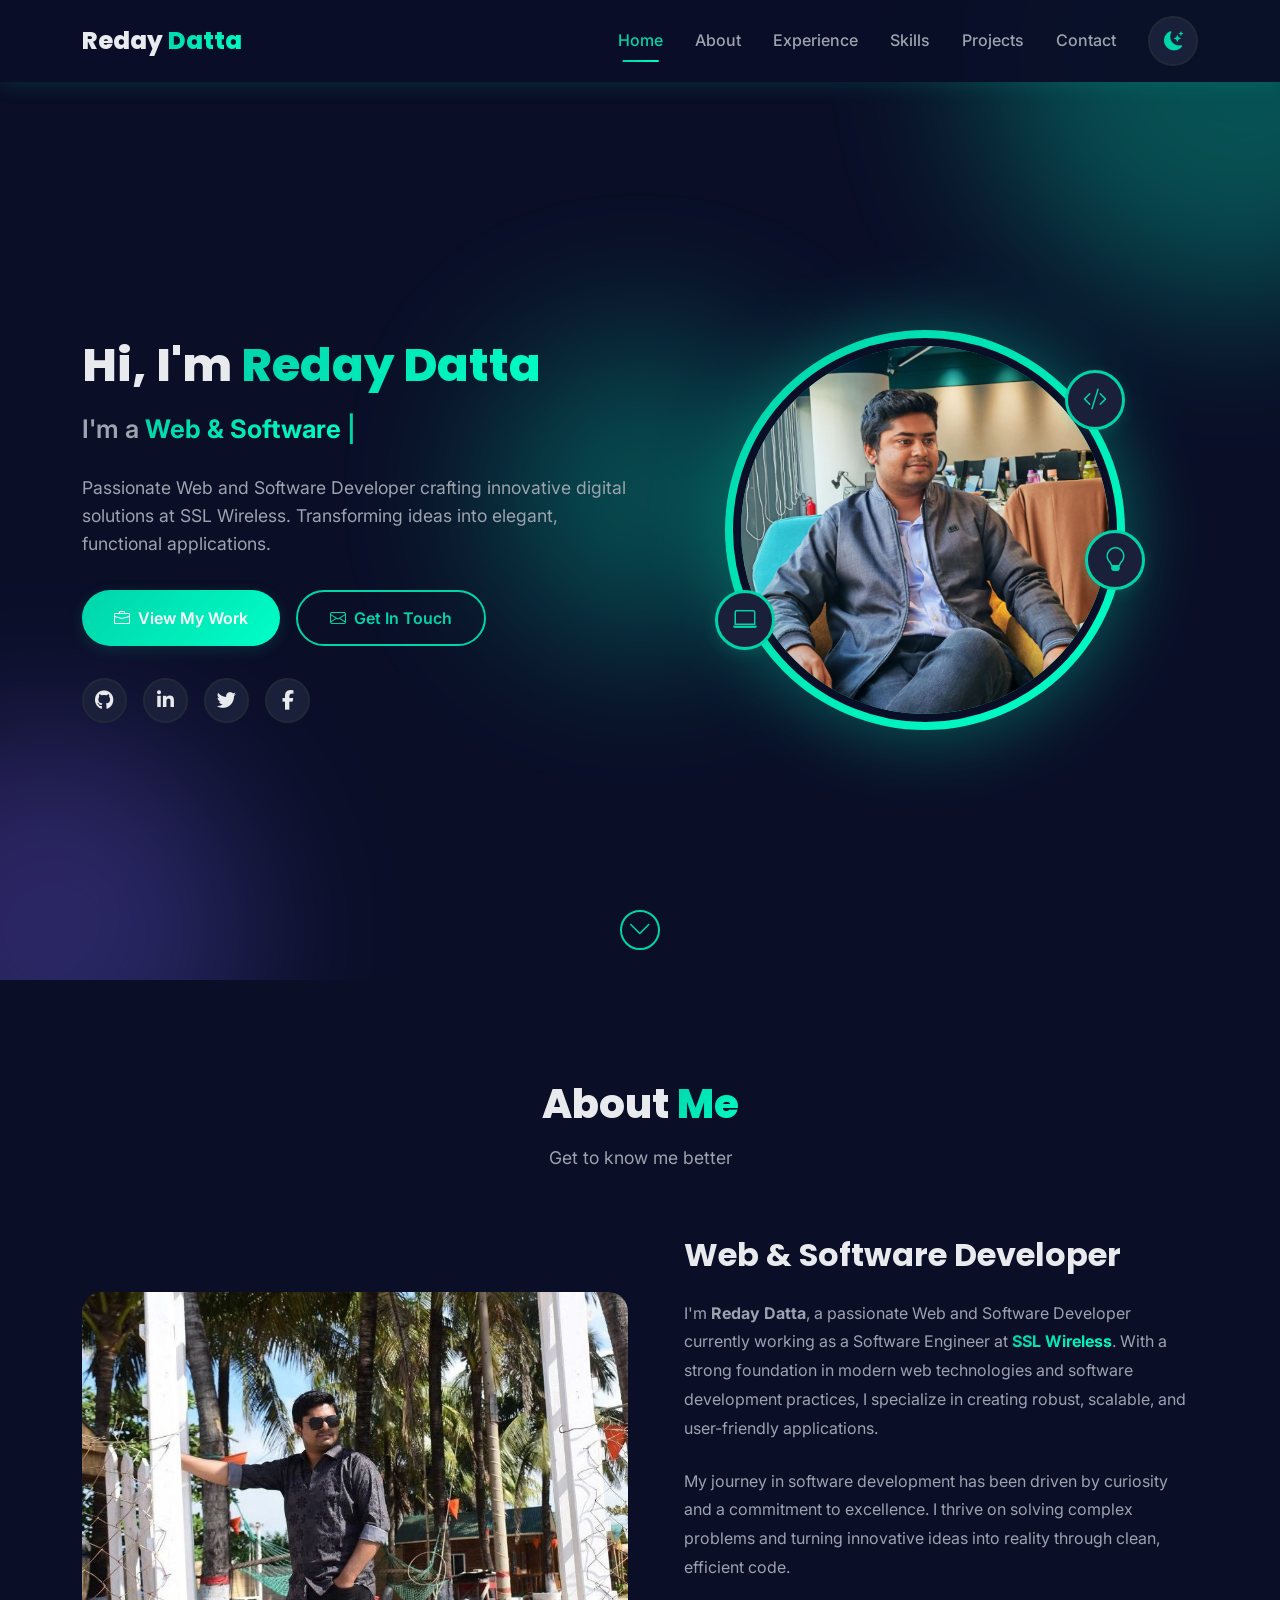
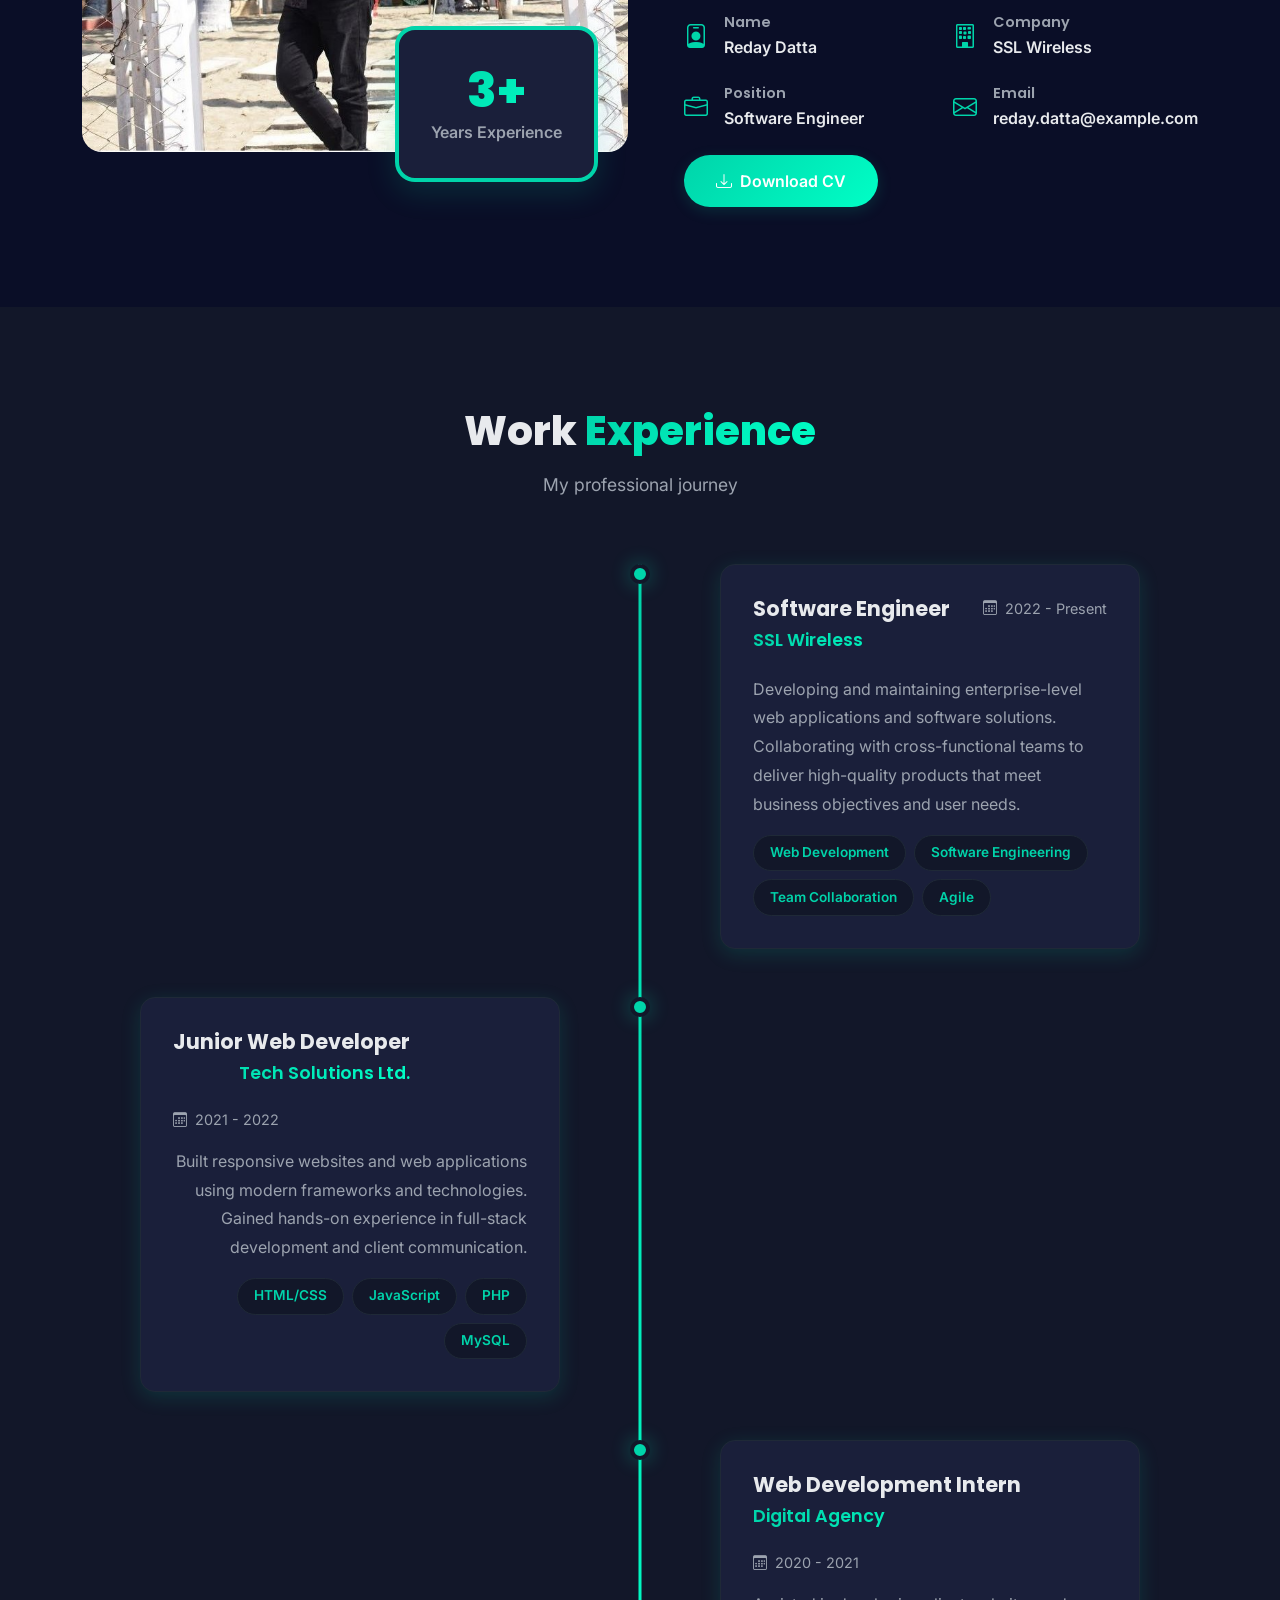
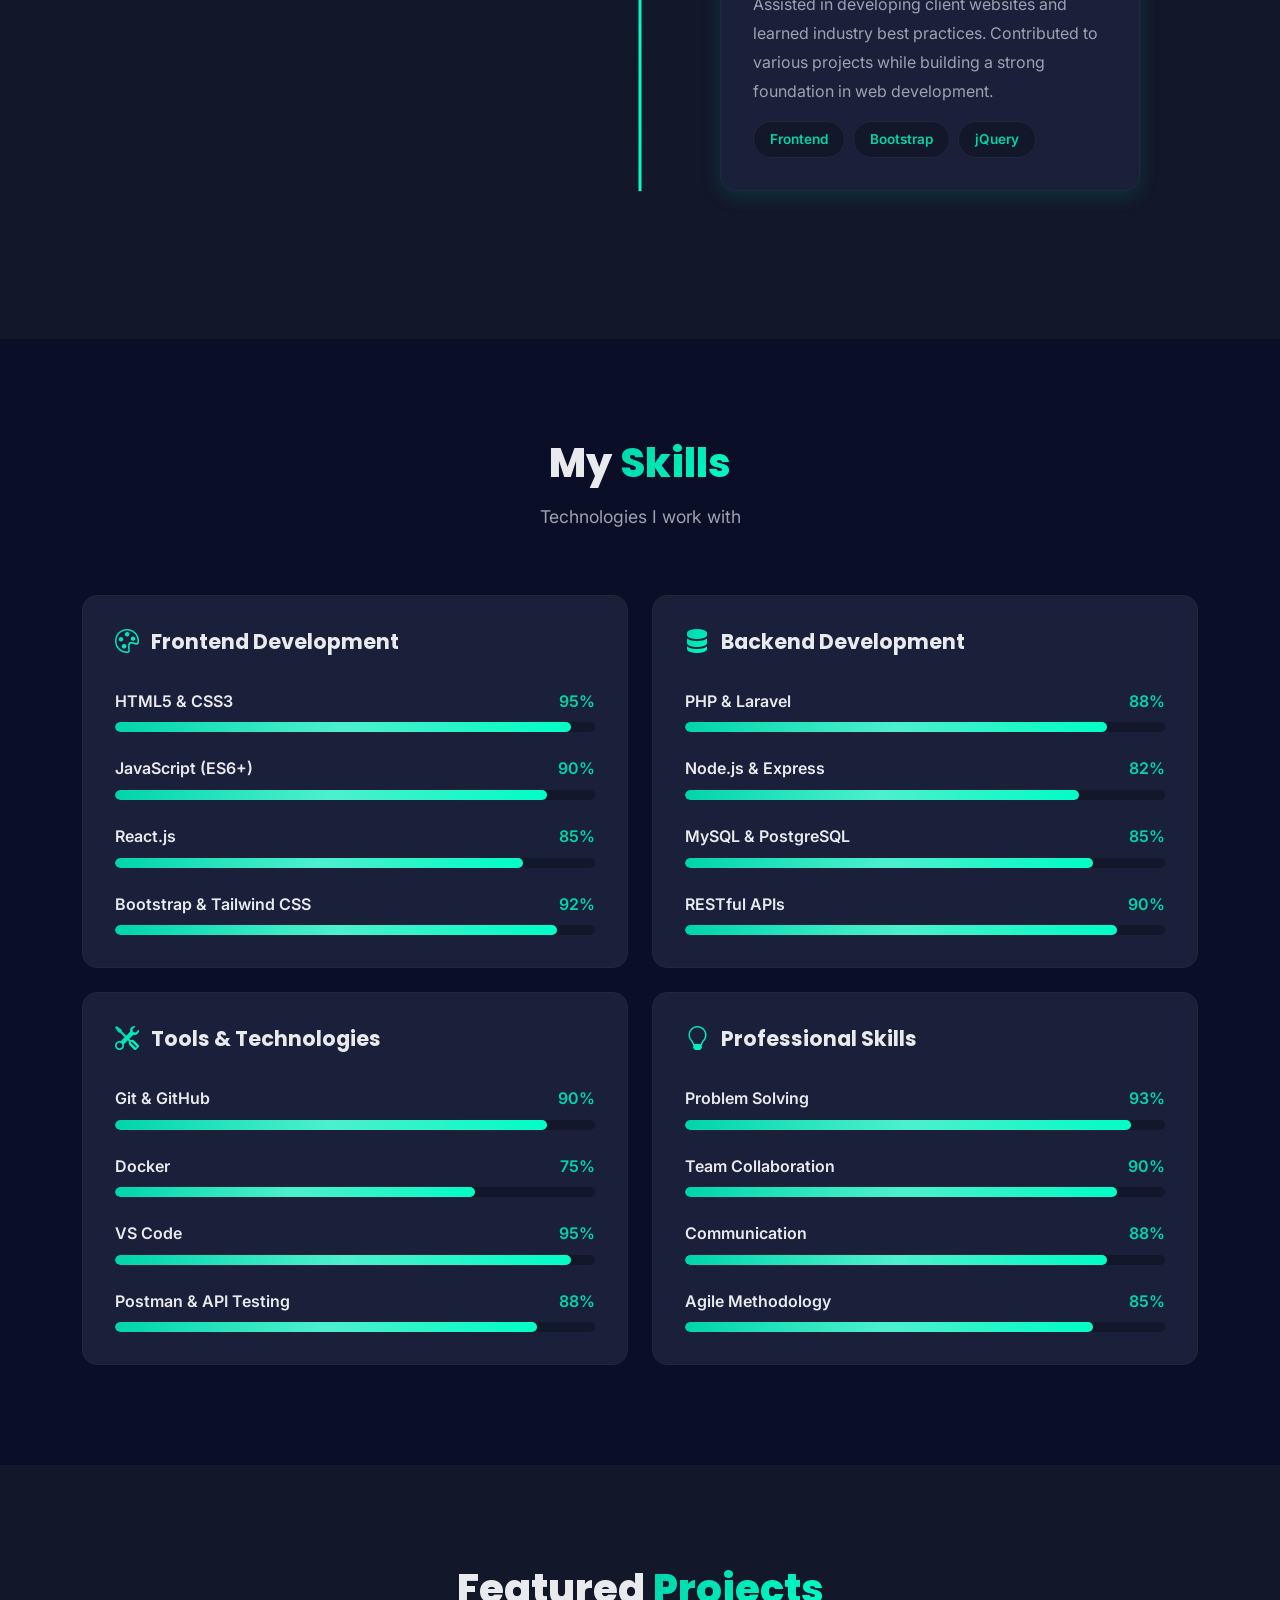
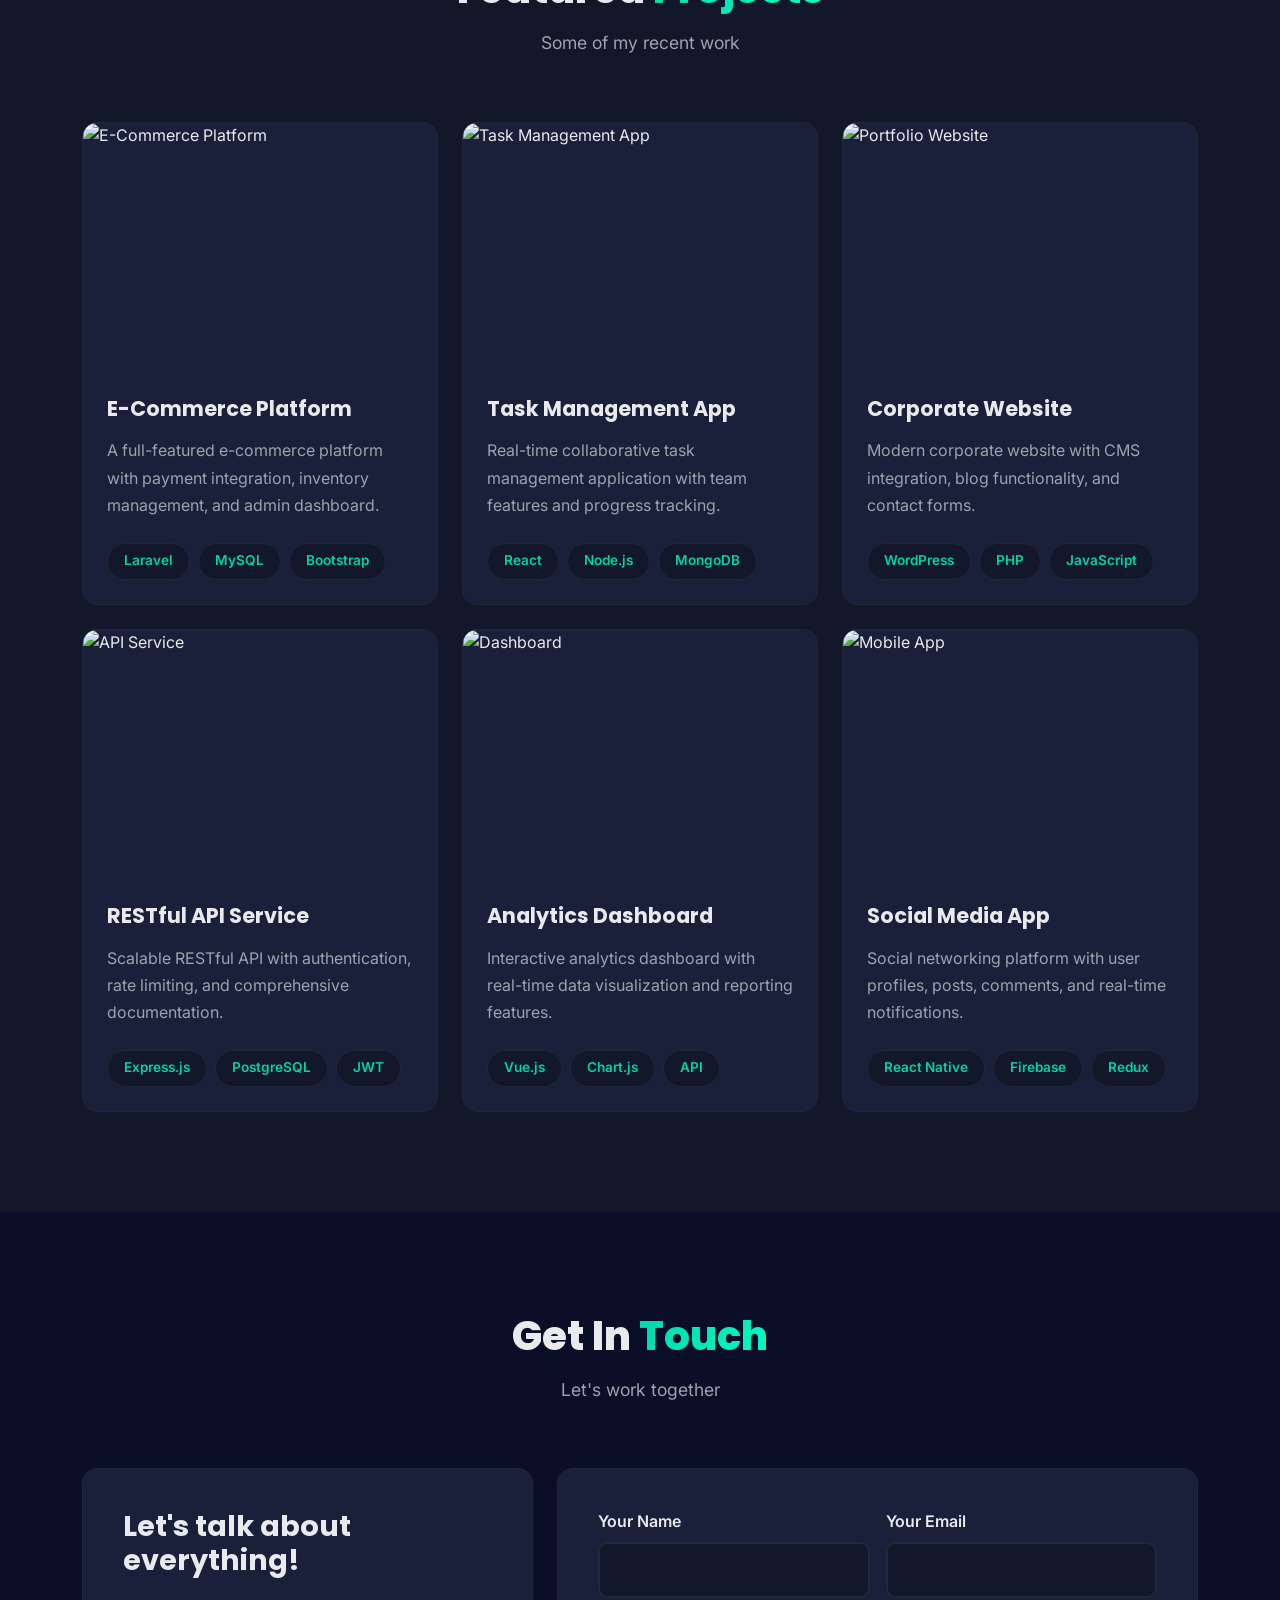
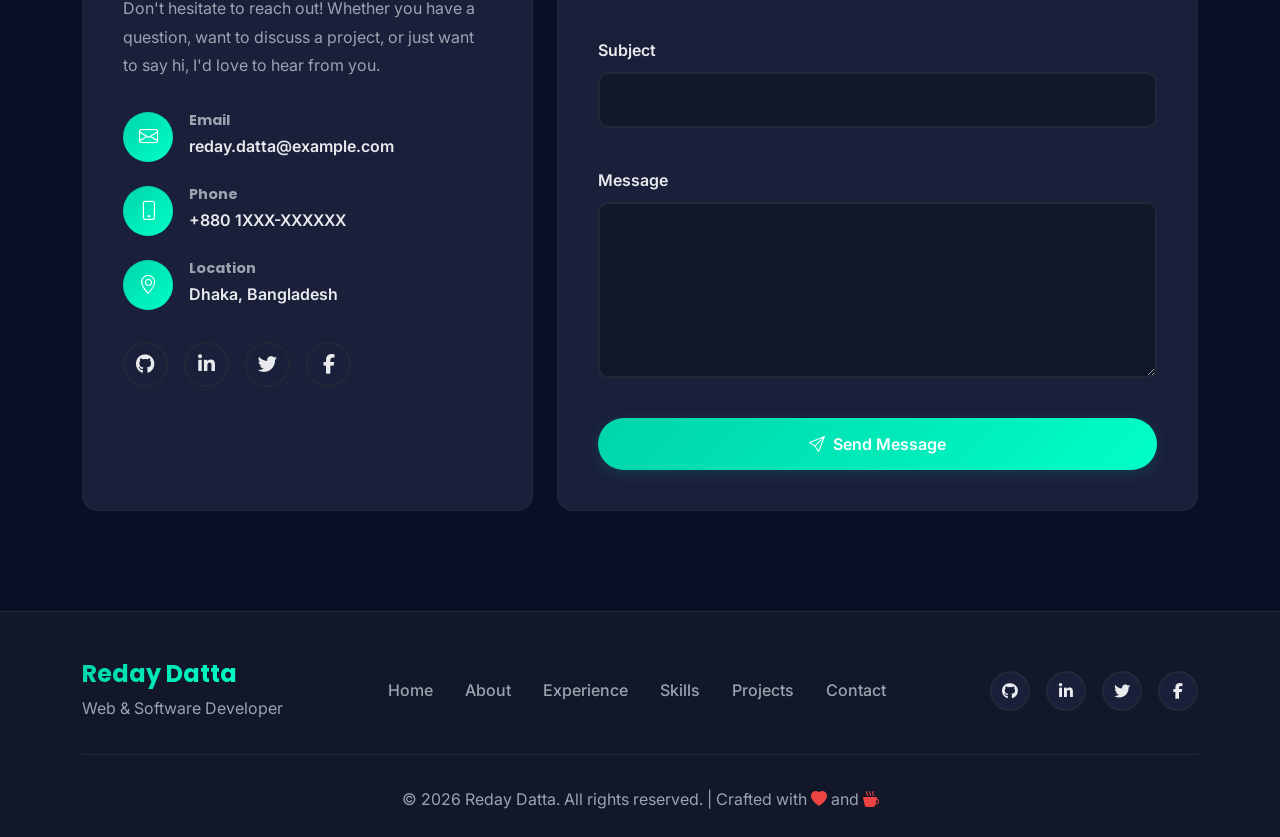
==== commit 0858ac25: "style update" ====
--- a/index.html
+++ b/index.html
@@ -1,41 +1,46 @@
 <!DOCTYPE html>
 <html lang="en" data-theme="dark">
+
 <head>
     <meta charset="UTF-8">
     <meta name="viewport" content="width=device-width, initial-scale=1.0">
-    <meta name="description" content="Reday Datta - Web and Software Developer at SSL Wireless. Portfolio showcasing projects, skills, and experience.">
+    <meta name="description"
+        content="Reday Datta - Web and Software Developer at SSL Wireless. Portfolio showcasing projects, skills, and experience.">
     <meta name="author" content="Reday Datta">
     <title>Reday Datta | Web & Software Developer</title>
-    
+
     <!-- Bootstrap 5.3.3 CSS -->
     <link href="https://cdn.jsdelivr.net/npm/bootstrap@5.3.3/dist/css/bootstrap.min.css" rel="stylesheet">
-    
+
     <!-- Bootstrap Icons -->
     <link rel="stylesheet" href="https://cdn.jsdelivr.net/npm/bootstrap-icons@1.11.3/font/bootstrap-icons.min.css">
-    
+
     <!-- Font Awesome 6 -->
     <link rel="stylesheet" href="https://cdnjs.cloudflare.com/ajax/libs/font-awesome/6.5.1/css/all.min.css">
-    
+
     <!-- Google Fonts -->
     <link rel="preconnect" href="https://fonts.googleapis.com">
     <link rel="preconnect" href="https://fonts.gstatic.com" crossorigin>
-    <link href="https://fonts.googleapis.com/css2?family=Inter:wght@300;400;500;600;700;800&family=Poppins:wght@400;500;600;700;800;900&display=swap" rel="stylesheet">
-    
+    <link
+        href="https://fonts.googleapis.com/css2?family=Inter:wght@300;400;500;600;700;800&family=Poppins:wght@400;500;600;700;800;900&display=swap"
+        rel="stylesheet">
+
     <!-- Custom CSS -->
     <link rel="stylesheet" href="css/style.css">
 </head>
+
 <body>
     <!-- Navigation -->
     <nav class="navbar navbar-expand-lg fixed-top" id="mainNav">
         <div class="container">
             <a class="navbar-brand" href="#home">
-                <span class="brand-text">Reday</span><span class="brand-accent">Datta</span>
+                <span class="brand-text">Reday</span><span class="brand-accent"> Datta</span>
             </a>
-            
+
             <button class="navbar-toggler" type="button" data-bs-toggle="collapse" data-bs-target="#navbarNav">
                 <span class="navbar-toggler-icon"></span>
             </button>
-            
+
             <div class="collapse navbar-collapse" id="navbarNav">
                 <ul class="navbar-nav ms-auto align-items-center">
                     <li class="nav-item">
@@ -74,7 +79,7 @@
             <div class="gradient-orb orb-2"></div>
             <div class="gradient-orb orb-3"></div>
         </div>
-        
+
         <div class="container">
             <div class="row align-items-center min-vh-100">
                 <div class="col-lg-6 order-lg-1 order-2">
@@ -83,12 +88,11 @@
                             Hi, I'm <span class="gradient-text">Reday Datta</span>
                         </h1>
                         <div class="hero-subtitle">
-                            <span class="typing-text">I'm a </span>
-                            <span class="typed-text gradient-text" id="typedText"></span>
-                            <span class="cursor">|</span>
+                            <span class="typing-text">I'm a </span><span class="typed-text gradient-text"
+                                id="typedText"></span><span class="cursor">|</span>
                         </div>
                         <p class="hero-description">
-                            Passionate Web and Software Developer crafting innovative digital solutions 
+                            Passionate Web and Software Developer crafting innovative digital solutions
                             at SSL Wireless. Transforming ideas into elegant, functional applications.
                         </p>
                         <div class="hero-buttons">
@@ -136,7 +140,7 @@
                 </div>
             </div>
         </div>
-        
+
         <div class="scroll-indicator">
             <a href="#about" class="scroll-down">
                 <i class="bi bi-chevron-down"></i>
@@ -151,7 +155,7 @@
                 <h2 class="section-title">About <span class="gradient-text">Me</span></h2>
                 <p class="section-subtitle">Get to know me better</p>
             </div>
-            
+
             <div class="row align-items-center">
                 <div class="col-lg-6" data-aos="fade-right">
                     <div class="about-image">
@@ -171,14 +175,16 @@
                     <div class="about-content">
                         <h3 class="about-title">Web & Software Developer</h3>
                         <p class="about-text">
-                            I'm <strong>Reday Datta</strong>, a passionate Web and Software Developer currently working 
-                            as a Software Engineer at <strong class="gradient-text">SSL Wireless</strong>. With a strong 
-                            foundation in modern web technologies and software development practices, I specialize in 
+                            I'm <strong>Reday Datta</strong>, a passionate Web and Software Developer currently working
+                            as a Software Engineer at <strong class="gradient-text">SSL Wireless</strong>. With a strong
+                            foundation in modern web technologies and software development practices, I specialize in
                             creating robust, scalable, and user-friendly applications.
                         </p>
                         <p class="about-text">
-                            My journey in software development has been driven by curiosity and a commitment to excellence. 
-                            I thrive on solving complex problems and turning innovative ideas into reality through clean, 
+                            My journey in software development has been driven by curiosity and a commitment to
+                            excellence.
+                            I thrive on solving complex problems and turning innovative ideas into reality through
+                            clean,
                             efficient code.
                         </p>
                         <div class="about-info">
@@ -227,7 +233,7 @@
                 <h2 class="section-title">Work <span class="gradient-text">Experience</span></h2>
                 <p class="section-subtitle">My professional journey</p>
             </div>
-            
+
             <div class="timeline">
                 <div class="timeline-item" data-aos="fade-up">
                     <div class="timeline-dot"></div>
@@ -243,8 +249,8 @@
                                 </span>
                             </div>
                             <p class="timeline-description">
-                                Developing and maintaining enterprise-level web applications and software solutions. 
-                                Collaborating with cross-functional teams to deliver high-quality products that meet 
+                                Developing and maintaining enterprise-level web applications and software solutions.
+                                Collaborating with cross-functional teams to deliver high-quality products that meet
                                 business objectives and user needs.
                             </p>
                             <div class="timeline-tags">
@@ -256,7 +262,7 @@
                         </div>
                     </div>
                 </div>
-                
+
                 <div class="timeline-item" data-aos="fade-up" data-aos-delay="100">
                     <div class="timeline-dot"></div>
                     <div class="timeline-content">
@@ -271,7 +277,7 @@
                                 </span>
                             </div>
                             <p class="timeline-description">
-                                Built responsive websites and web applications using modern frameworks and technologies. 
+                                Built responsive websites and web applications using modern frameworks and technologies.
                                 Gained hands-on experience in full-stack development and client communication.
                             </p>
                             <div class="timeline-tags">
@@ -283,7 +289,7 @@
                         </div>
                     </div>
                 </div>
-                
+
                 <div class="timeline-item" data-aos="fade-up" data-aos-delay="200">
                     <div class="timeline-dot"></div>
                     <div class="timeline-content">
@@ -298,7 +304,7 @@
                                 </span>
                             </div>
                             <p class="timeline-description">
-                                Assisted in developing client websites and learned industry best practices. 
+                                Assisted in developing client websites and learned industry best practices.
                                 Contributed to various projects while building a strong foundation in web development.
                             </p>
                             <div class="timeline-tags">
@@ -320,7 +326,7 @@
                 <h2 class="section-title">My <span class="gradient-text">Skills</span></h2>
                 <p class="section-subtitle">Technologies I work with</p>
             </div>
-            
+
             <div class="row g-4">
                 <!-- Frontend -->
                 <div class="col-lg-6" data-aos="fade-up">
@@ -366,7 +372,7 @@
                         </div>
                     </div>
                 </div>
-                
+
                 <!-- Backend -->
                 <div class="col-lg-6" data-aos="fade-up" data-aos-delay="100">
                     <div class="skill-category">
@@ -411,7 +417,7 @@
                         </div>
                     </div>
                 </div>
-                
+
                 <!-- Tools & Others -->
                 <div class="col-lg-6" data-aos="fade-up" data-aos-delay="200">
                     <div class="skill-category">
@@ -456,7 +462,7 @@
                         </div>
                     </div>
                 </div>
-                
+
                 <!-- Soft Skills -->
                 <div class="col-lg-6" data-aos="fade-up" data-aos-delay="300">
                     <div class="skill-category">
@@ -512,7 +518,7 @@
                 <h2 class="section-title">Featured <span class="gradient-text">Projects</span></h2>
                 <p class="section-subtitle">Some of my recent work</p>
             </div>
-            
+
             <div class="row g-4">
                 <div class="col-lg-4 col-md-6" data-aos="fade-up">
                     <div class="project-card">
@@ -530,7 +536,7 @@
                         <div class="project-content">
                             <h3 class="project-title">E-Commerce Platform</h3>
                             <p class="project-description">
-                                A full-featured e-commerce platform with payment integration, 
+                                A full-featured e-commerce platform with payment integration,
                                 inventory management, and admin dashboard.
                             </p>
                             <div class="project-tags">
@@ -541,7 +547,7 @@
                         </div>
                     </div>
                 </div>
-                
+
                 <div class="col-lg-4 col-md-6" data-aos="fade-up" data-aos-delay="100">
                     <div class="project-card">
                         <div class="project-image">
@@ -558,7 +564,7 @@
                         <div class="project-content">
                             <h3 class="project-title">Task Management App</h3>
                             <p class="project-description">
-                                Real-time collaborative task management application with 
+                                Real-time collaborative task management application with
                                 team features and progress tracking.
                             </p>
                             <div class="project-tags">
@@ -569,7 +575,7 @@
                         </div>
                     </div>
                 </div>
-                
+
                 <div class="col-lg-4 col-md-6" data-aos="fade-up" data-aos-delay="200">
                     <div class="project-card">
                         <div class="project-image">
@@ -586,7 +592,7 @@
                         <div class="project-content">
                             <h3 class="project-title">Corporate Website</h3>
                             <p class="project-description">
-                                Modern corporate website with CMS integration, 
+                                Modern corporate website with CMS integration,
                                 blog functionality, and contact forms.
                             </p>
                             <div class="project-tags">
@@ -597,7 +603,7 @@
                         </div>
                     </div>
                 </div>
-                
+
                 <div class="col-lg-4 col-md-6" data-aos="fade-up" data-aos-delay="300">
                     <div class="project-card">
                         <div class="project-image">
@@ -614,7 +620,7 @@
                         <div class="project-content">
                             <h3 class="project-title">RESTful API Service</h3>
                             <p class="project-description">
-                                Scalable RESTful API with authentication, rate limiting, 
+                                Scalable RESTful API with authentication, rate limiting,
                                 and comprehensive documentation.
                             </p>
                             <div class="project-tags">
@@ -625,7 +631,7 @@
                         </div>
                     </div>
                 </div>
-                
+
                 <div class="col-lg-4 col-md-6" data-aos="fade-up" data-aos-delay="400">
                     <div class="project-card">
                         <div class="project-image">
@@ -642,7 +648,7 @@
                         <div class="project-content">
                             <h3 class="project-title">Analytics Dashboard</h3>
                             <p class="project-description">
-                                Interactive analytics dashboard with real-time data 
+                                Interactive analytics dashboard with real-time data
                                 visualization and reporting features.
                             </p>
                             <div class="project-tags">
@@ -653,7 +659,7 @@
                         </div>
                     </div>
                 </div>
-                
+
                 <div class="col-lg-4 col-md-6" data-aos="fade-up" data-aos-delay="500">
                     <div class="project-card">
                         <div class="project-image">
@@ -670,7 +676,7 @@
                         <div class="project-content">
                             <h3 class="project-title">Social Media App</h3>
                             <p class="project-description">
-                                Social networking platform with user profiles, 
+                                Social networking platform with user profiles,
                                 posts, comments, and real-time notifications.
                             </p>
                             <div class="project-tags">
@@ -692,16 +698,16 @@
                 <h2 class="section-title">Get In <span class="gradient-text">Touch</span></h2>
                 <p class="section-subtitle">Let's work together</p>
             </div>
-            
+
             <div class="row g-4">
                 <div class="col-lg-5" data-aos="fade-right">
                     <div class="contact-info">
                         <h3 class="contact-title">Let's talk about everything!</h3>
                         <p class="contact-text">
-                            Don't hesitate to reach out! Whether you have a question, 
+                            Don't hesitate to reach out! Whether you have a question,
                             want to discuss a project, or just want to say hi, I'd love to hear from you.
                         </p>
-                        
+
                         <div class="contact-items">
                             <div class="contact-item">
                                 <div class="contact-icon">
@@ -712,7 +718,7 @@
                                     <p>reday.datta@example.com</p>
                                 </div>
                             </div>
-                            
+
                             <div class="contact-item">
                                 <div class="contact-icon">
                                     <i class="bi bi-phone"></i>
@@ -722,7 +728,7 @@
                                     <p>+880 1XXX-XXXXXX</p>
                                 </div>
                             </div>
-                            
+
                             <div class="contact-item">
                                 <div class="contact-icon">
                                     <i class="bi bi-geo-alt"></i>
@@ -733,7 +739,7 @@
                                 </div>
                             </div>
                         </div>
-                        
+
                         <div class="social-links-contact">
                             <a href="https://github.com" target="_blank" class="social-icon">
                                 <i class="fab fa-github"></i>
@@ -750,7 +756,7 @@
                         </div>
                     </div>
                 </div>
-                
+
                 <div class="col-lg-7" data-aos="fade-left">
                     <form class="contact-form" id="contactForm">
                         <div class="row g-3">
@@ -822,15 +828,17 @@
                 </div>
             </div>
             <div class="footer-bottom">
-                <p>&copy; 2026 Reday Datta. All rights reserved. | Crafted with <i class="bi bi-heart-fill"></i> and <i class="bi bi-cup-hot-fill"></i></p>
+                <p>&copy; 2026 Reday Datta. All rights reserved. | Crafted with <i class="bi bi-heart-fill"></i> and <i
+                        class="bi bi-cup-hot-fill"></i></p>
             </div>
         </div>
     </footer>
 
     <!-- Bootstrap 5.3.3 JS -->
     <script src="https://cdn.jsdelivr.net/npm/bootstrap@5.3.3/dist/js/bootstrap.bundle.min.js"></script>
-    
+
     <!-- Custom JS -->
     <script src="js/script.js"></script>
 </body>
-</html>
+
+</html>
--- a/css/style.css
+++ b/css/style.css
@@ -177,6 +177,11 @@
     color: var(--accent-primary);
 }
 
+.navbar-nav .nav-link.active,
+.navbar-nav .nav-link.show {
+    color: var(--accent-primary);
+}
+
 .nav-link:hover::after,
 .nav-link.active::after {
     width: 60%;
@@ -233,7 +238,7 @@
 }
 
 .navbar-toggler {
-    border: 2px solid var(--accent-primary);
+    /* border: 2px solid var(--accent-primary); */
     padding: 0.5rem;
 }
 
@@ -501,7 +506,7 @@
     border-radius: 50%;
     padding: 8px;
     background: var(--accent-gradient);
-    animation: rotate 10s linear infinite;
+    /* animation: rotate 10s linear infinite; */
 }
 
 @keyframes rotate {
@@ -1205,6 +1210,7 @@
     border-color: var(--accent-primary);
     box-shadow: 0 0 0 3px var(--glow);
     background: var(--bg-card);
+    color: var(--text-primary);
 }
 
 .form-control::placeholder {
@@ -1305,6 +1311,16 @@
 /* ===================================
    Responsive Design
    =================================== */
+@media (max-width: 1400px) {
+    .hero-title {
+        font-size: 2.9rem;
+    }
+
+    .hero-subtitle {
+        font-size: 1.6rem;
+    }
+}
+
 @media (max-width: 991px) {
     .hero-title {
         font-size: 2.5rem;
@@ -1317,7 +1333,7 @@
     .profile-container {
         width: 300px;
         height: 300px;
-        margin: 0 auto 3rem;
+        margin: 2rem auto;
     }
 
     .about-content {
@@ -1370,10 +1386,10 @@
         width: 100%;
     }
 
-    .profile-container {
+    /* .profile-container {
         width: 250px;
         height: 250px;
-    }
+    } */
 
     .floating-badge {
         width: 50px;
@@ -1408,10 +1424,10 @@
         font-size: 1rem;
     }
 
-    .profile-container {
+    /* .profile-container {
         width: 200px;
         height: 200px;
-    }
+    } */
 
     .experience-badge {
         padding: 1.5rem;
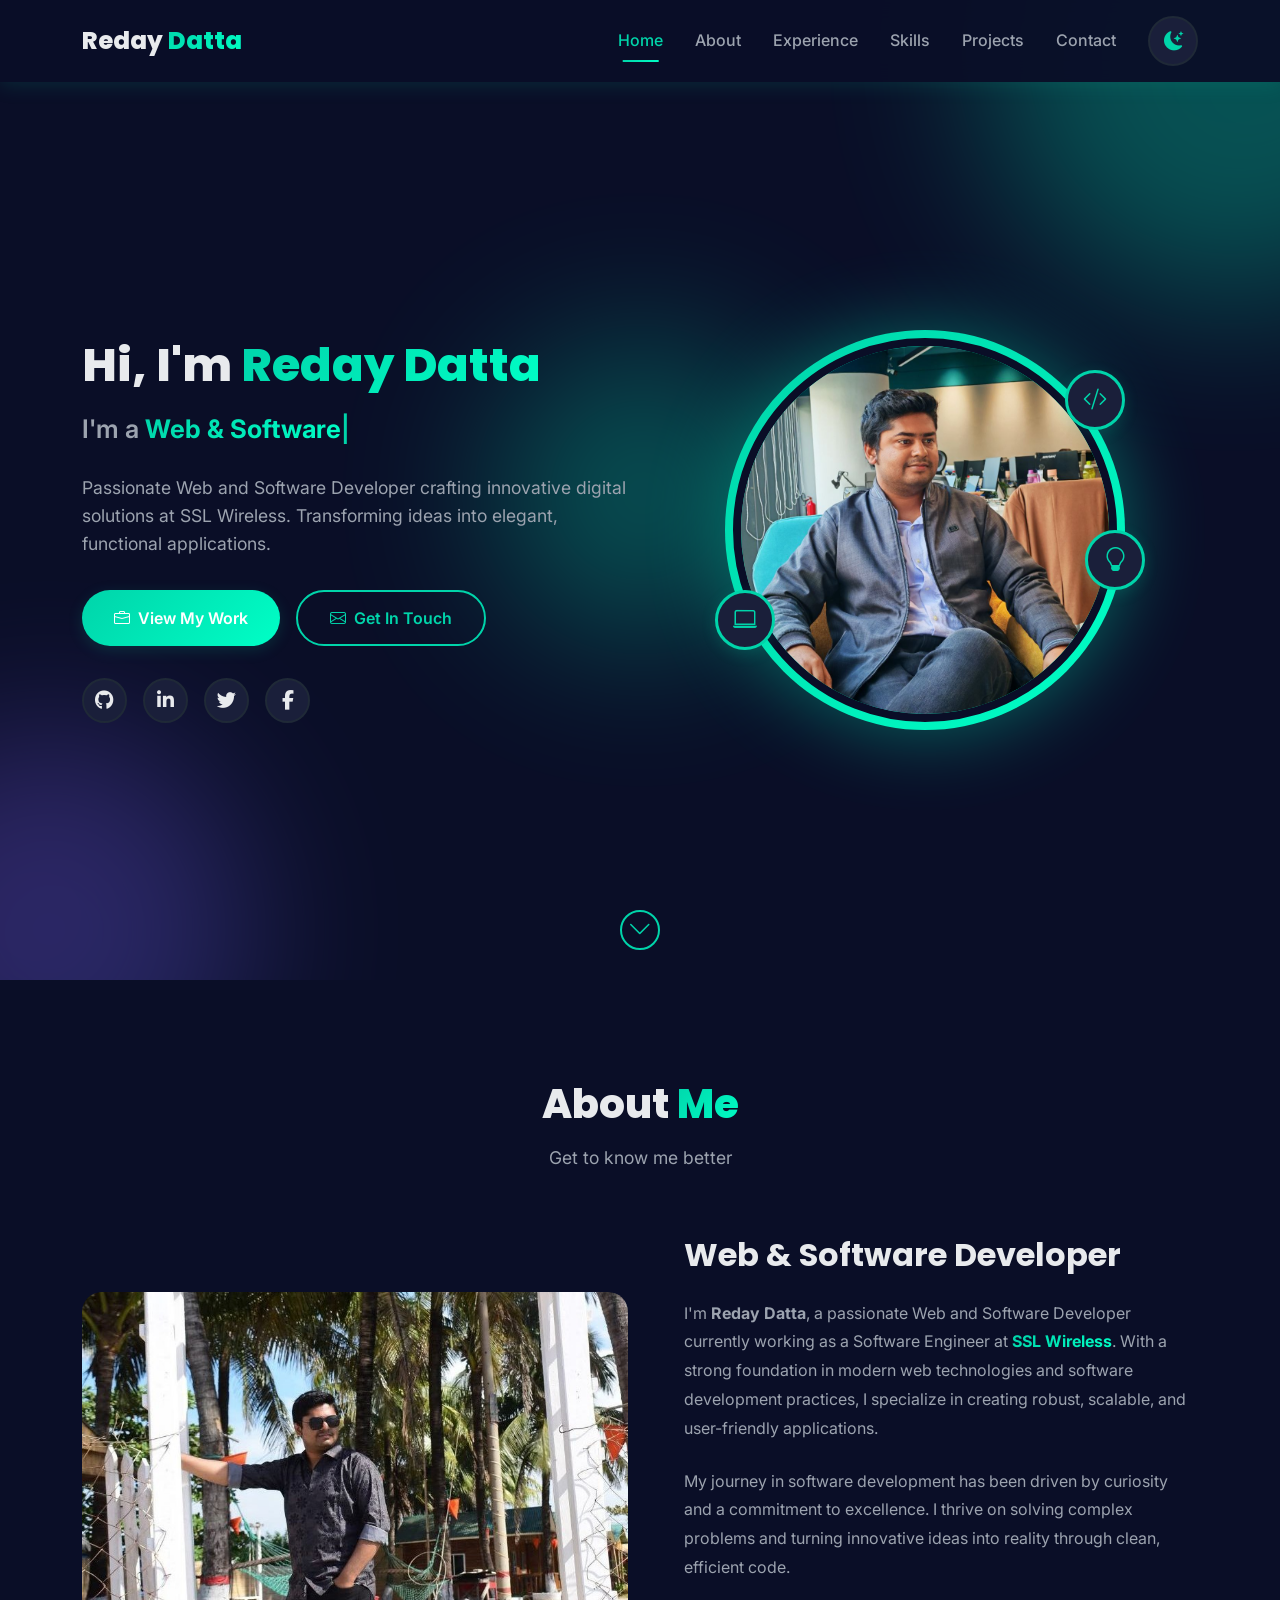
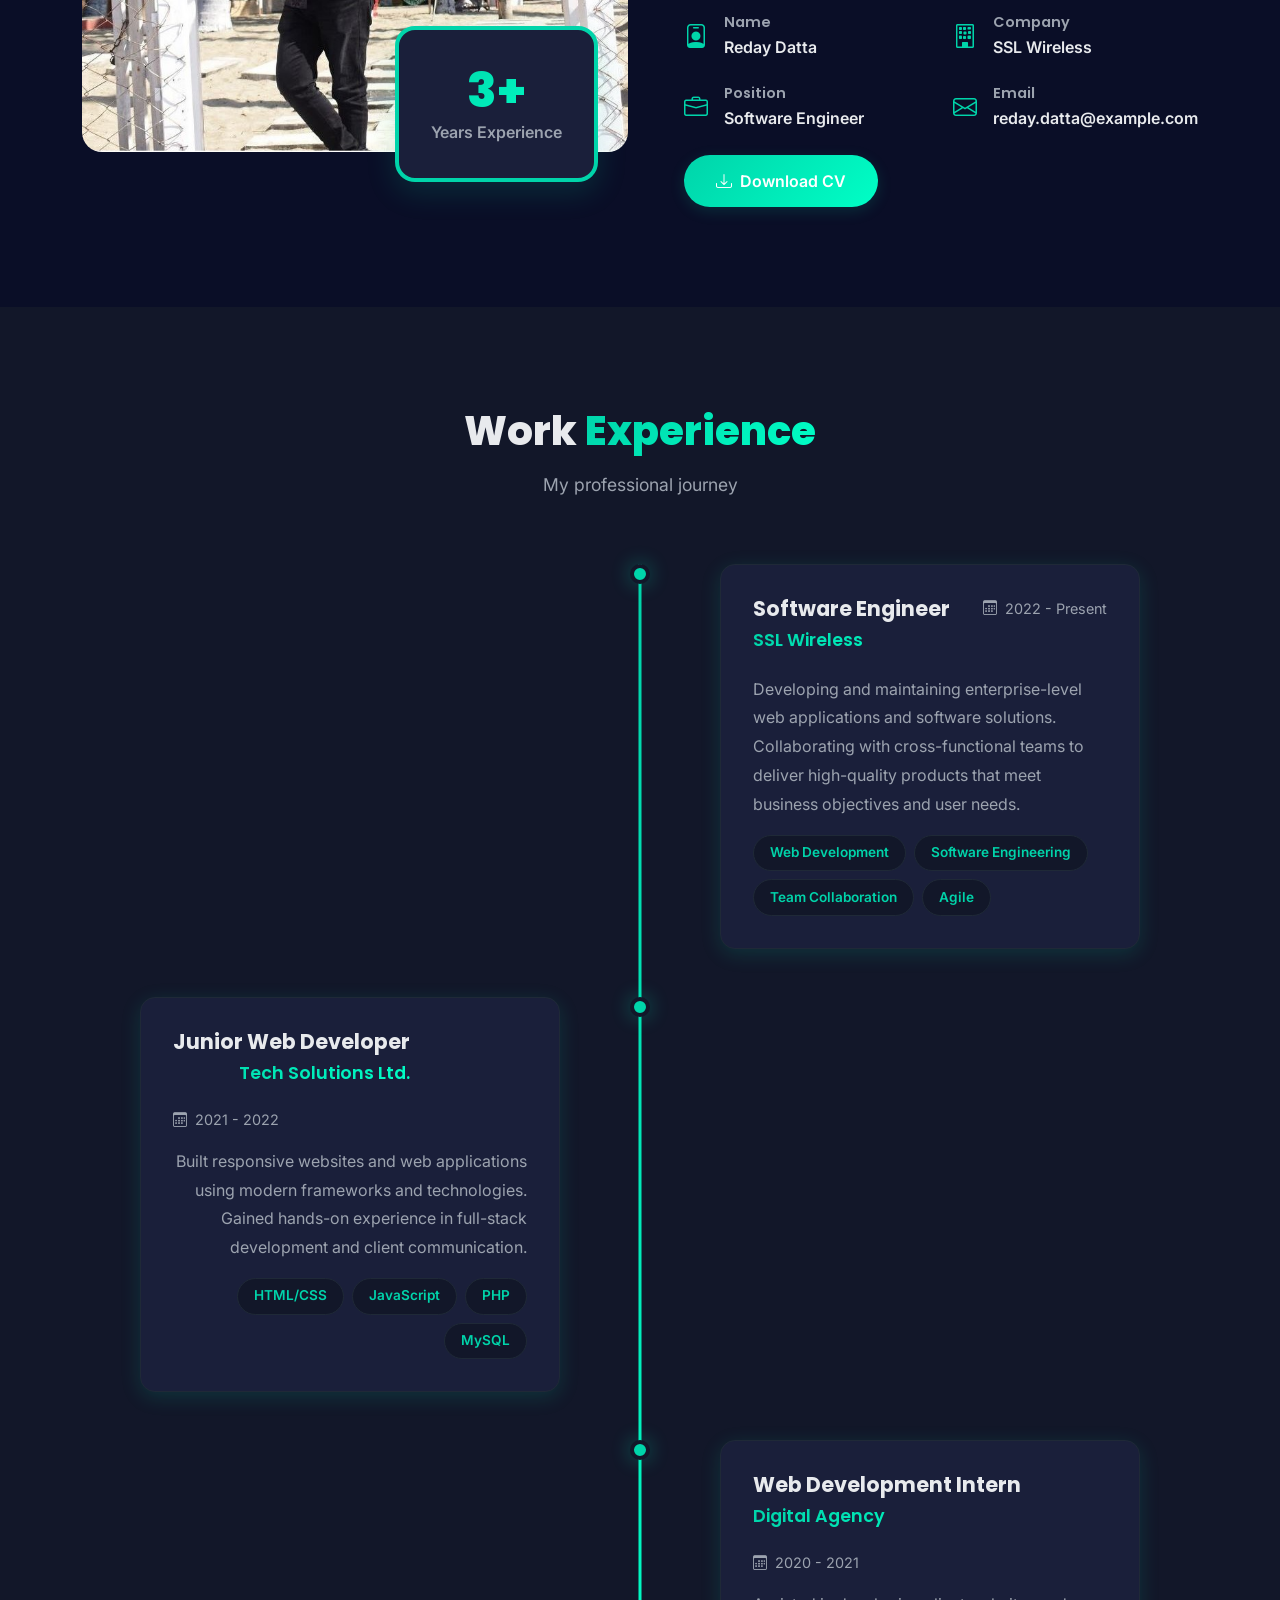
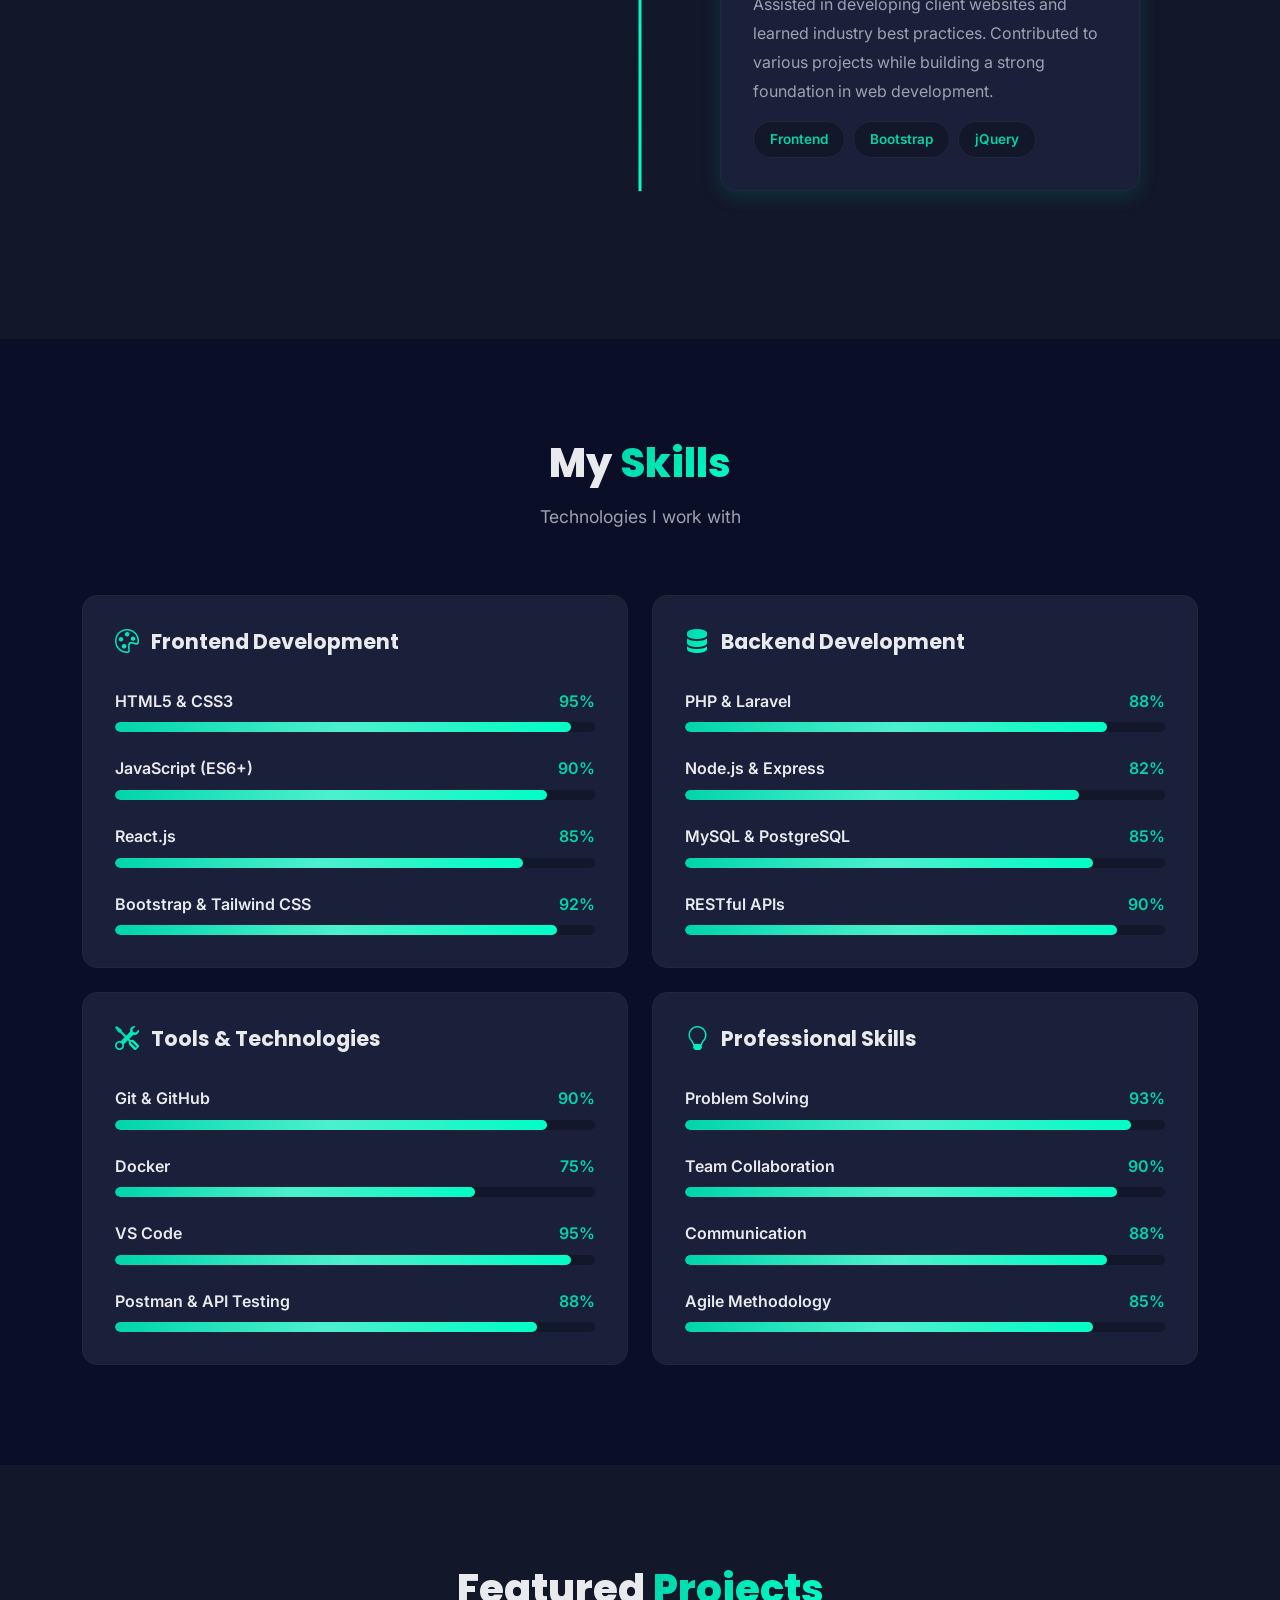
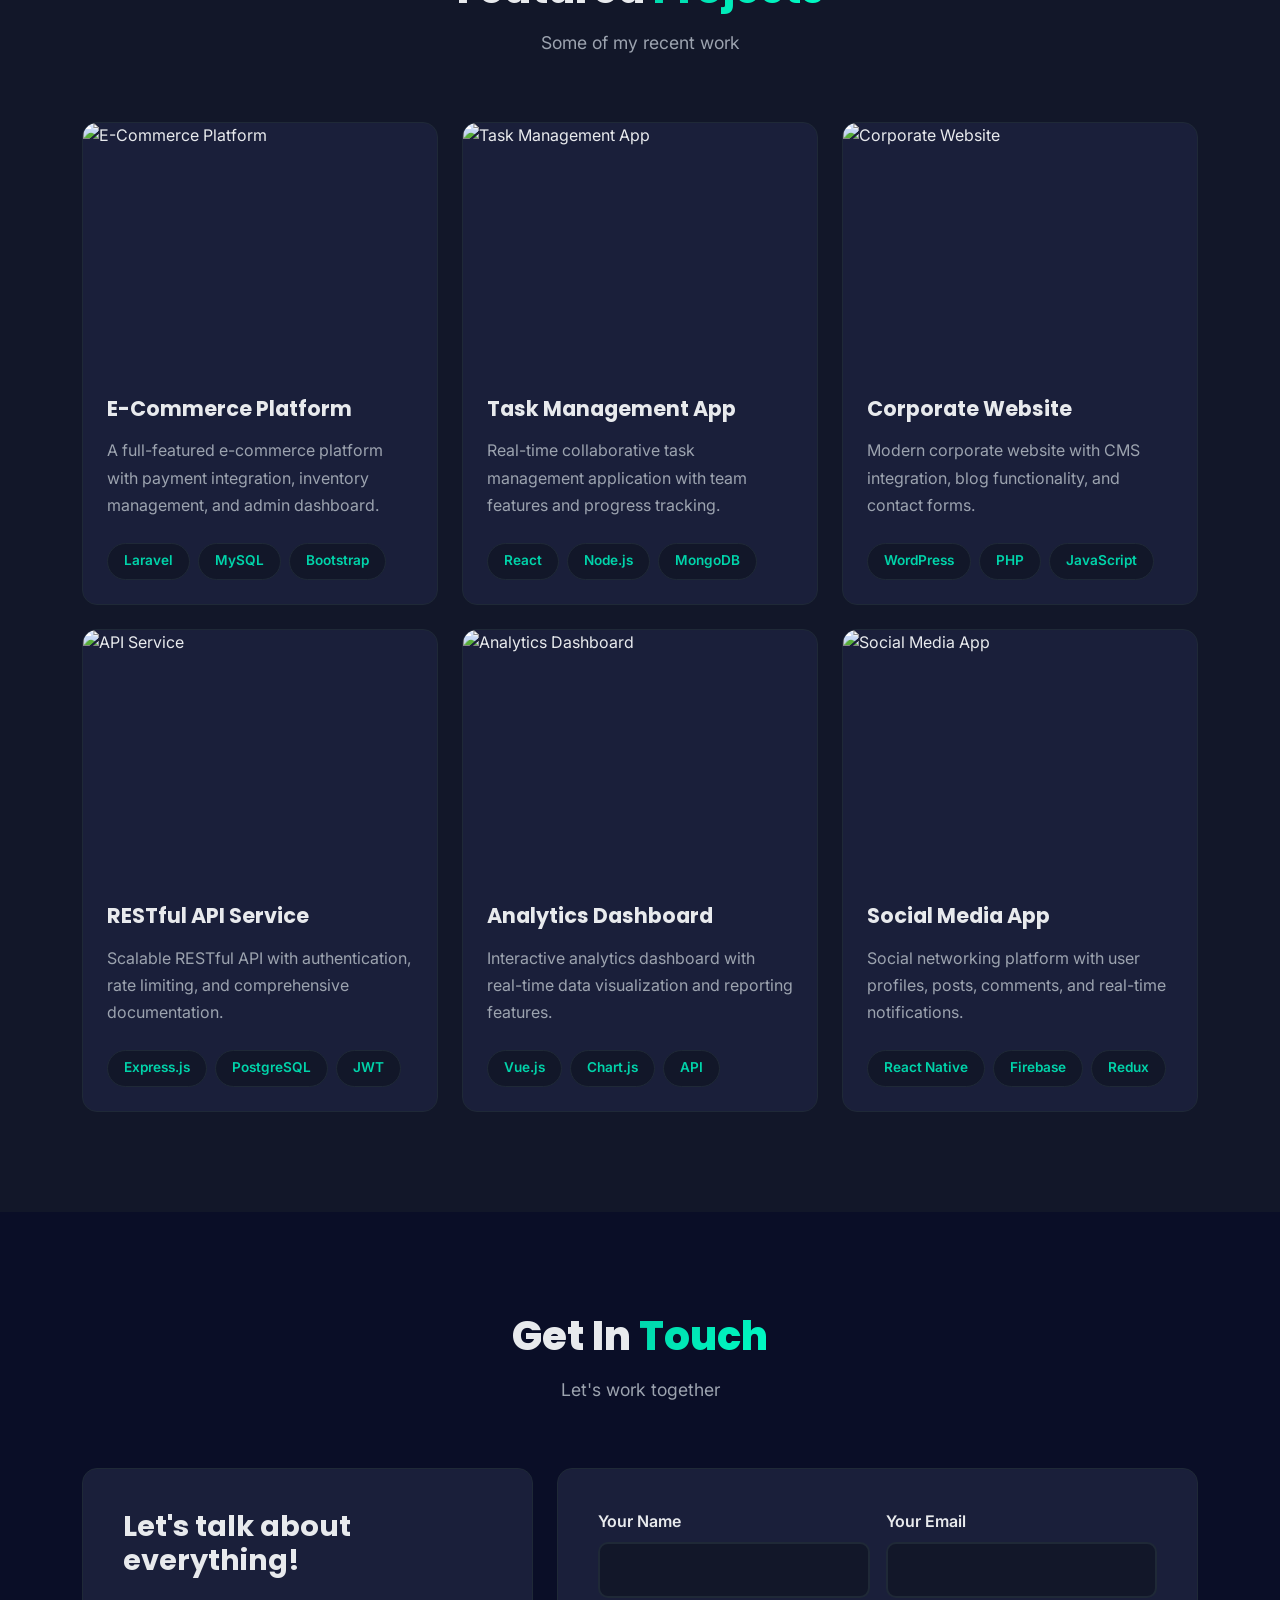
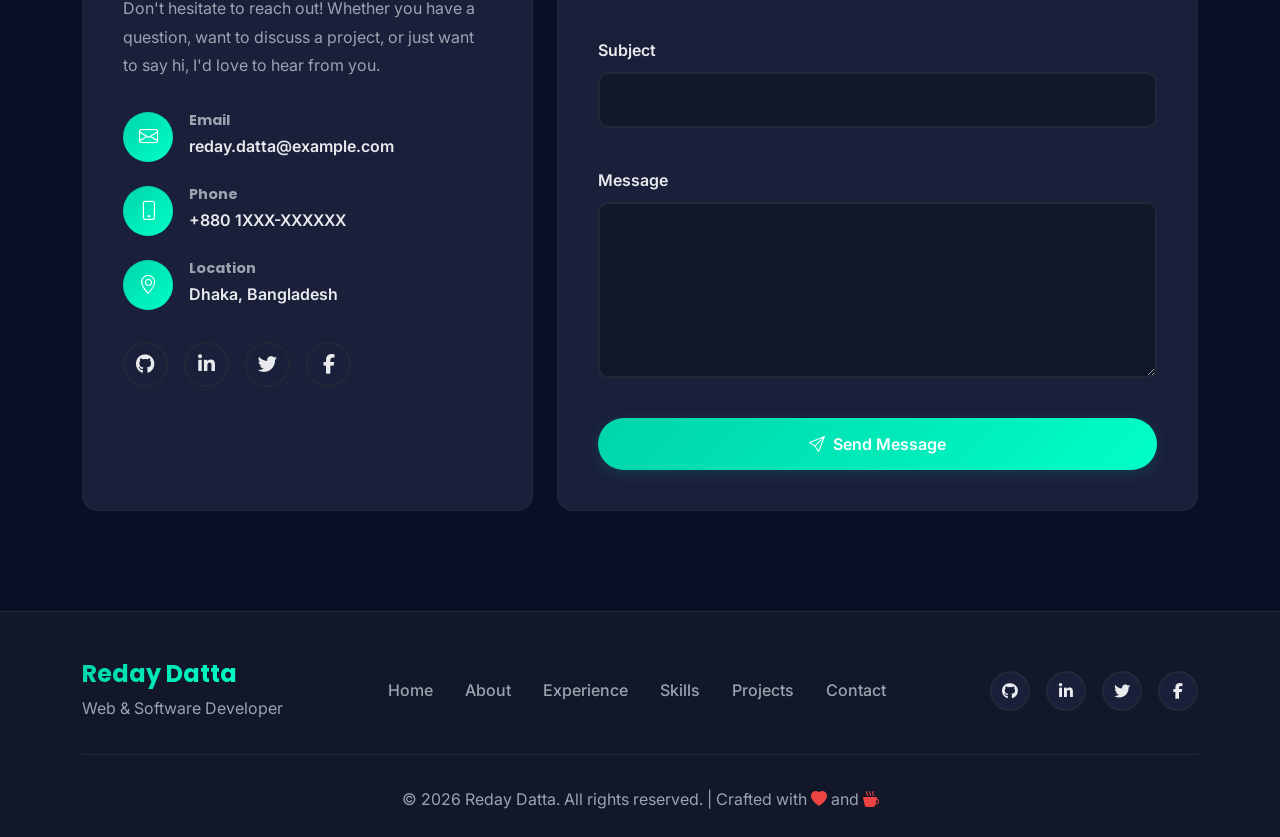
==== commit 800ea6d3: "project details modal" ====
--- a/index.html
+++ b/index.html
@@ -520,16 +520,17 @@
             </div>
 
             <div class="row g-4">
+                <!-- Project 1 -->
                 <div class="col-lg-4 col-md-6" data-aos="fade-up">
-                    <div class="project-card">
+                    <div class="project-card" data-project="1">
                         <div class="project-image">
                             <img src="images/project1.jpg" alt="E-Commerce Platform">
                             <div class="project-overlay">
-                                <a href="#" class="project-link">
+                                <button class="project-view-btn" data-project="1" aria-label="View project details">
                                     <i class="bi bi-eye"></i>
-                                </a>
-                                <a href="#" class="project-link">
-                                    <i class="bi bi-github"></i>
+                                </button>
+                                <a href="#" class="project-url-btn" aria-label="Visit project">
+                                    <i class="bi bi-link-45deg"></i>
                                 </a>
                             </div>
                         </div>
@@ -548,16 +549,17 @@
                     </div>
                 </div>
 
+                <!-- Project 2 -->
                 <div class="col-lg-4 col-md-6" data-aos="fade-up" data-aos-delay="100">
-                    <div class="project-card">
+                    <div class="project-card" data-project="2">
                         <div class="project-image">
                             <img src="images/project2.jpg" alt="Task Management App">
                             <div class="project-overlay">
-                                <a href="#" class="project-link">
+                                <button class="project-view-btn" data-project="2" aria-label="View project details">
                                     <i class="bi bi-eye"></i>
-                                </a>
-                                <a href="#" class="project-link">
-                                    <i class="bi bi-github"></i>
+                                </button>
+                                <a href="#" class="project-url-btn" aria-label="Visit project">
+                                    <i class="bi bi-link-45deg"></i>
                                 </a>
                             </div>
                         </div>
@@ -576,16 +578,17 @@
                     </div>
                 </div>
 
+                <!-- Project 3 -->
                 <div class="col-lg-4 col-md-6" data-aos="fade-up" data-aos-delay="200">
-                    <div class="project-card">
+                    <div class="project-card" data-project="3">
                         <div class="project-image">
-                            <img src="images/project3.jpg" alt="Portfolio Website">
+                            <img src="images/project3.jpg" alt="Corporate Website">
                             <div class="project-overlay">
-                                <a href="#" class="project-link">
+                                <button class="project-view-btn" data-project="3" aria-label="View project details">
                                     <i class="bi bi-eye"></i>
-                                </a>
-                                <a href="#" class="project-link">
-                                    <i class="bi bi-github"></i>
+                                </button>
+                                <a href="#" class="project-url-btn" aria-label="Visit project">
+                                    <i class="bi bi-link-45deg"></i>
                                 </a>
                             </div>
                         </div>
@@ -604,16 +607,17 @@
                     </div>
                 </div>
 
+                <!-- Project 4 -->
                 <div class="col-lg-4 col-md-6" data-aos="fade-up" data-aos-delay="300">
-                    <div class="project-card">
+                    <div class="project-card" data-project="4">
                         <div class="project-image">
                             <img src="images/project4.jpg" alt="API Service">
                             <div class="project-overlay">
-                                <a href="#" class="project-link">
+                                <button class="project-view-btn" data-project="4" aria-label="View project details">
                                     <i class="bi bi-eye"></i>
-                                </a>
-                                <a href="#" class="project-link">
-                                    <i class="bi bi-github"></i>
+                                </button>
+                                <a href="#" class="project-url-btn" aria-label="Visit project">
+                                    <i class="bi bi-link-45deg"></i>
                                 </a>
                             </div>
                         </div>
@@ -632,16 +636,17 @@
                     </div>
                 </div>
 
+                <!-- Project 5 -->
                 <div class="col-lg-4 col-md-6" data-aos="fade-up" data-aos-delay="400">
-                    <div class="project-card">
+                    <div class="project-card" data-project="5">
                         <div class="project-image">
-                            <img src="images/project5.jpg" alt="Dashboard">
+                            <img src="images/project5.jpg" alt="Analytics Dashboard">
                             <div class="project-overlay">
-                                <a href="#" class="project-link">
+                                <button class="project-view-btn" data-project="5" aria-label="View project details">
                                     <i class="bi bi-eye"></i>
-                                </a>
-                                <a href="#" class="project-link">
-                                    <i class="bi bi-github"></i>
+                                </button>
+                                <a href="#" class="project-url-btn" aria-label="Visit project">
+                                    <i class="bi bi-link-45deg"></i>
                                 </a>
                             </div>
                         </div>
@@ -660,16 +665,17 @@
                     </div>
                 </div>
 
+                <!-- Project 6 -->
                 <div class="col-lg-4 col-md-6" data-aos="fade-up" data-aos-delay="500">
-                    <div class="project-card">
+                    <div class="project-card" data-project="6">
                         <div class="project-image">
-                            <img src="images/project6.jpg" alt="Mobile App">
+                            <img src="images/project6.jpg" alt="Social Media App">
                             <div class="project-overlay">
-                                <a href="#" class="project-link">
+                                <button class="project-view-btn" data-project="6" aria-label="View project details">
                                     <i class="bi bi-eye"></i>
-                                </a>
-                                <a href="#" class="project-link">
-                                    <i class="bi bi-github"></i>
+                                </button>
+                                <a href="#" class="project-url-btn" aria-label="Visit project">
+                                    <i class="bi bi-link-45deg"></i>
                                 </a>
                             </div>
                         </div>
@@ -795,6 +801,41 @@
             </div>
         </div>
     </section>
+
+    <!-- Project Details Modal -->
+    <div class="project-modal-backdrop" id="projectModalBackdrop" role="dialog" aria-modal="true"
+        aria-labelledby="projectModalTitle">
+        <div class="project-modal">
+            <button class="project-modal-close" id="projectModalClose" aria-label="Close modal">
+                <i class="bi bi-x-lg"></i>
+            </button>
+
+            <div class="project-modal-body">
+                <div class="project-modal-image-wrap">
+                    <img src="" alt="" id="projectModalImage" class="project-modal-img">
+                    <div class="project-modal-img-overlay"></div>
+                    <div class="project-modal-badge" id="projectModalCategory"></div>
+                </div>
+
+                <div class="project-modal-info">
+                    <h2 class="project-modal-title" id="projectModalTitle"></h2>
+                    <p class="project-modal-desc" id="projectModalDesc"></p>
+
+                    <div class="project-modal-section">
+                        <h5 class="project-modal-section-title"><i class="bi bi-cpu"></i> Technologies Used</h5>
+                        <div class="project-modal-tags" id="projectModalTags"></div>
+                    </div>
+
+                    <div class="project-modal-section">
+                        <h5 class="project-modal-section-title"><i class="bi bi-list-check"></i> Key Features</h5>
+                        <ul class="project-modal-features" id="projectModalFeatures"></ul>
+                    </div>
+
+                    <div class="project-modal-actions" id="projectModalActions"></div>
+                </div>
+            </div>
+        </div>
+    </div>
 
     <!-- Footer -->
     <footer class="footer">
--- a/css/style.css
+++ b/css/style.css
@@ -1057,36 +1057,82 @@
     left: 0;
     width: 100%;
     height: 100%;
-    background: rgba(0, 212, 170, 0.9);
+    background: linear-gradient(135deg, rgba(0, 212, 170, 0.88) 0%, rgba(99, 102, 241, 0.88) 100%);
     display: flex;
     align-items: center;
     justify-content: center;
     gap: 1rem;
     opacity: 0;
     transition: opacity var(--transition-normal);
+    backdrop-filter: blur(2px);
 }
 
 .project-card:hover .project-overlay {
     opacity: 1;
 }
 
-.project-link {
-    width: 50px;
-    height: 50px;
+/* Icon-only circle buttons on hover overlay */
+.project-view-btn,
+.project-url-btn {
+    width: 52px;
+    height: 52px;
+    border-radius: 50%;
     background: #fff;
-    border-radius: 50%;
+    border: none;
     display: flex;
     align-items: center;
     justify-content: center;
+    font-size: 1.35rem;
+    cursor: pointer;
+    box-shadow: 0 6px 20px rgba(0, 0, 0, 0.25);
+    text-decoration: none;
+    transition: transform 0.35s cubic-bezier(.34,1.56,.64,1),
+                opacity 0.3s ease,
+                box-shadow 0.3s ease,
+                background 0.25s ease,
+                color 0.25s ease;
+    /* Start hidden & pushed down */
+    transform: translateY(20px) scale(0.8);
+    opacity: 0;
+}
+
+.project-view-btn {
     color: var(--accent-primary);
-    font-size: 1.2rem;
-    text-decoration: none;
-    transition: all var(--transition-fast);
-}
-
-.project-link:hover {
-    transform: scale(1.2) rotate(360deg);
-    color: var(--accent-primary);
+    /* Comes in first */
+    transition-delay: 0s;
+}
+
+.project-url-btn {
+    color: var(--accent-purple);
+    /* Comes in slightly after */
+    transition-delay: 0.07s;
+}
+
+/* Reveal on card hover */
+.project-card:hover .project-view-btn,
+.project-card:hover .project-url-btn {
+    transform: translateY(0) scale(1);
+    opacity: 1;
+}
+
+/* Individual hover effects */
+.project-view-btn:hover {
+    background: var(--accent-primary);
+    color: #fff;
+    box-shadow: 0 8px 25px rgba(0, 212, 170, 0.5);
+    transform: scale(1.15) !important;
+}
+
+.project-url-btn:hover {
+    background: var(--accent-purple);
+    color: #fff;
+    box-shadow: 0 8px 25px rgba(99, 102, 241, 0.5);
+    transform: scale(1.15) !important;
+}
+
+.project-view-btn i,
+.project-url-btn i {
+    pointer-events: none;
 }
 
 .project-content {
@@ -1112,6 +1158,236 @@
     display: flex;
     flex-wrap: wrap;
     gap: 0.5rem;
+}
+
+/* ===================================
+   Project Modal
+   =================================== */
+.project-modal-backdrop {
+    position: fixed;
+    inset: 0;
+    background: rgba(0, 0, 0, 0.75);
+    backdrop-filter: blur(6px);
+    z-index: 10000;
+    display: flex;
+    align-items: center;
+    justify-content: center;
+    padding: 1.5rem;
+    opacity: 0;
+    visibility: hidden;
+    transition: opacity 0.35s ease, visibility 0.35s ease;
+}
+
+.project-modal-backdrop.active {
+    opacity: 1;
+    visibility: visible;
+}
+
+.project-modal {
+    background: var(--bg-card);
+    border: 1px solid var(--border-color);
+    border-radius: 24px;
+    max-width: 900px;
+    width: 100%;
+    max-height: 90vh;
+    overflow-y: auto;
+    position: relative;
+    box-shadow: 0 30px 80px rgba(0, 0, 0, 0.5), 0 0 0 1px var(--border-color);
+    transform: scale(0.88) translateY(40px);
+    transition: transform 0.4s cubic-bezier(.34,1.56,.64,1);
+    scrollbar-width: thin;
+    scrollbar-color: var(--accent-primary) transparent;
+}
+
+.project-modal-backdrop.active .project-modal {
+    transform: scale(1) translateY(0);
+}
+
+.project-modal::-webkit-scrollbar {
+    width: 6px;
+}
+.project-modal::-webkit-scrollbar-thumb {
+    background: var(--accent-gradient);
+    border-radius: 6px;
+}
+
+.project-modal-close {
+    position: absolute;
+    top: 1.25rem;
+    right: 1.25rem;
+    width: 40px;
+    height: 40px;
+    background: var(--bg-secondary);
+    border: 1px solid var(--border-color);
+    border-radius: 50%;
+    color: var(--text-secondary);
+    font-size: 1rem;
+    display: flex;
+    align-items: center;
+    justify-content: center;
+    cursor: pointer;
+    z-index: 10;
+    transition: all var(--transition-fast);
+}
+
+.project-modal-close:hover {
+    background: #ff4757;
+    border-color: #ff4757;
+    color: #fff;
+    transform: rotate(90deg) scale(1.1);
+}
+
+.project-modal-body {
+    display: grid;
+    grid-template-columns: 1fr 1fr;
+}
+
+.project-modal-image-wrap {
+    position: relative;
+    overflow: hidden;
+    border-radius: 24px 0 0 24px;
+    min-height: 350px;
+}
+
+.project-modal-img {
+    width: 100%;
+    height: 100%;
+    object-fit: cover;
+    display: block;
+    transition: transform var(--transition-slow);
+}
+
+.project-modal-image-wrap:hover .project-modal-img {
+    transform: scale(1.05);
+}
+
+.project-modal-img-overlay {
+    position: absolute;
+    inset: 0;
+    background: linear-gradient(180deg, transparent 40%, rgba(0,0,0,0.65) 100%);
+}
+
+.project-modal-badge {
+    position: absolute;
+    bottom: 1.25rem;
+    left: 1.25rem;
+    background: var(--accent-gradient);
+    color: #fff;
+    font-size: 0.8rem;
+    font-weight: 700;
+    font-family: var(--font-heading);
+    padding: 0.35rem 1rem;
+    border-radius: 20px;
+    letter-spacing: 0.5px;
+    text-transform: uppercase;
+}
+
+.project-modal-info {
+    padding: 2.5rem 2rem;
+    display: flex;
+    flex-direction: column;
+    gap: 1.25rem;
+}
+
+.project-modal-title {
+    font-size: 1.75rem;
+    font-weight: 800;
+    background: var(--accent-gradient);
+    -webkit-background-clip: text;
+    -webkit-text-fill-color: transparent;
+    background-clip: text;
+    margin: 0;
+    line-height: 1.3;
+}
+
+.project-modal-desc {
+    color: var(--text-secondary);
+    line-height: 1.8;
+    font-size: 0.97rem;
+    margin: 0;
+}
+
+.project-modal-section {
+    display: flex;
+    flex-direction: column;
+    gap: 0.75rem;
+}
+
+.project-modal-section-title {
+    font-size: 0.9rem;
+    font-weight: 700;
+    color: var(--text-secondary);
+    text-transform: uppercase;
+    letter-spacing: 1px;
+    display: flex;
+    align-items: center;
+    gap: 0.5rem;
+    margin: 0;
+}
+
+.project-modal-section-title i {
+    color: var(--accent-primary);
+    font-size: 1rem;
+}
+
+.project-modal-tags {
+    display: flex;
+    flex-wrap: wrap;
+    gap: 0.5rem;
+}
+
+.project-modal-features {
+    list-style: none;
+    padding: 0;
+    margin: 0;
+    display: flex;
+    flex-direction: column;
+    gap: 0.5rem;
+}
+
+.project-modal-features li {
+    display: flex;
+    align-items: center;
+    gap: 0.6rem;
+    color: var(--text-secondary);
+    font-size: 0.95rem;
+}
+
+.project-modal-features li::before {
+    content: '';
+    width: 8px;
+    height: 8px;
+    border-radius: 50%;
+    background: var(--accent-gradient);
+    flex-shrink: 0;
+}
+
+.project-modal-actions {
+    display: flex;
+    gap: 1rem;
+    flex-wrap: wrap;
+    margin-top: auto;
+    padding-top: 0.5rem;
+}
+
+.project-modal-actions .btn {
+    flex: 1;
+    min-width: 130px;
+    font-size: 0.9rem;
+    padding: 0.7rem 1.2rem;
+}
+
+@media (max-width: 768px) {
+    .project-modal-body {
+        grid-template-columns: 1fr;
+    }
+    .project-modal-image-wrap {
+        border-radius: 24px 24px 0 0;
+        min-height: 220px;
+    }
+    .project-modal-info {
+        padding: 1.5rem;
+    }
 }
 
 /* ===================================
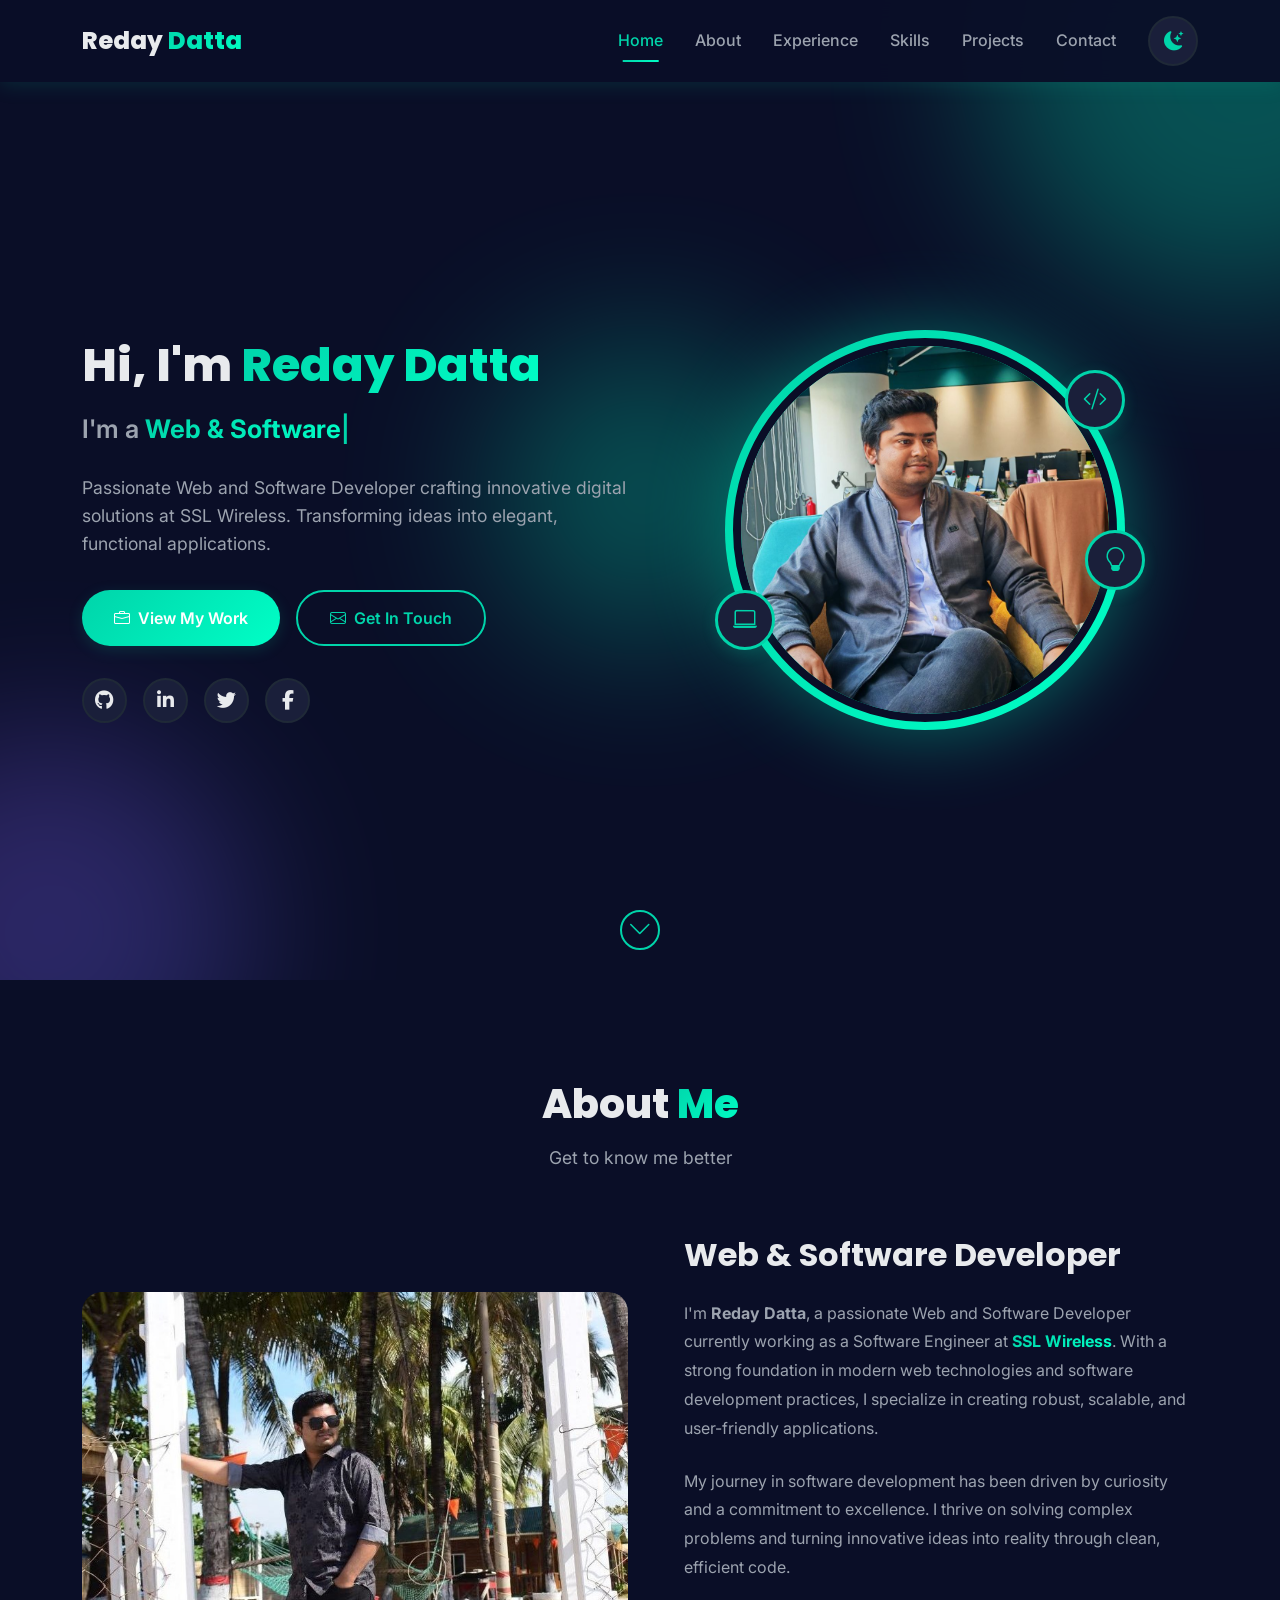
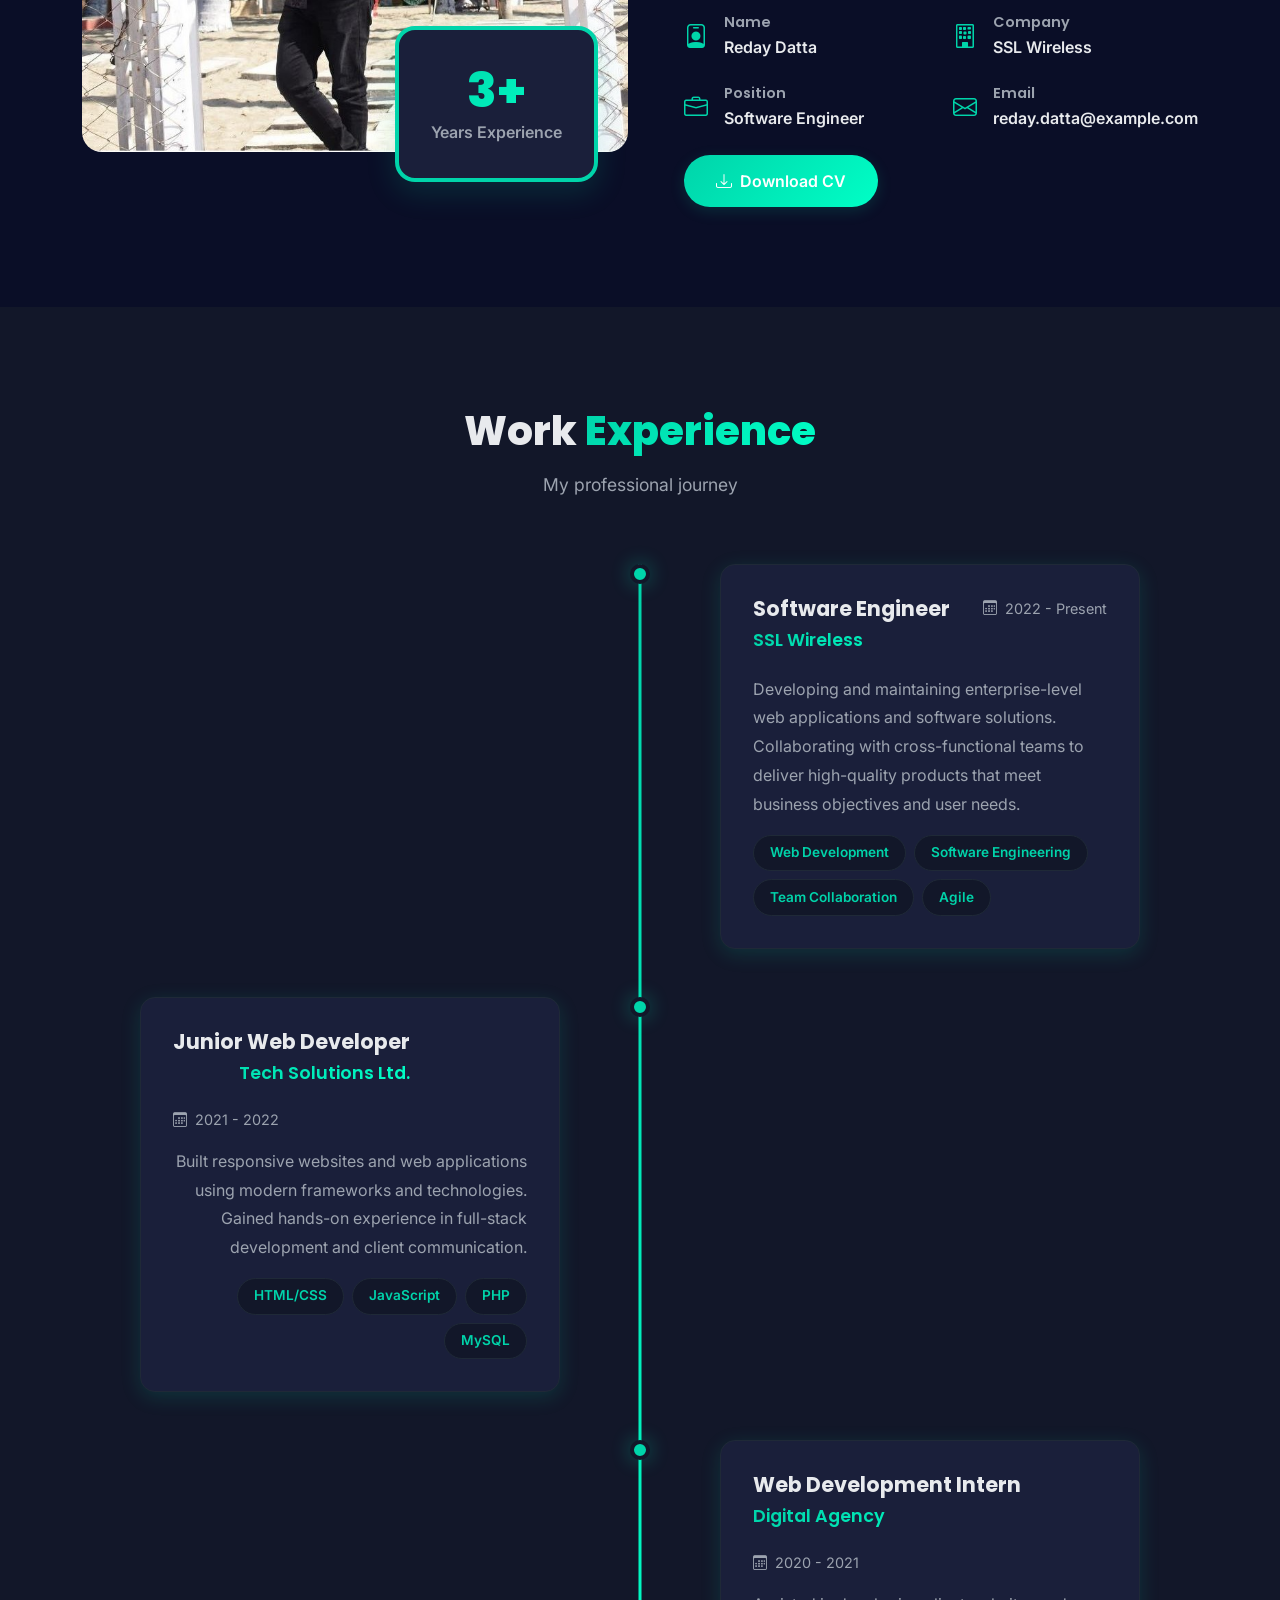
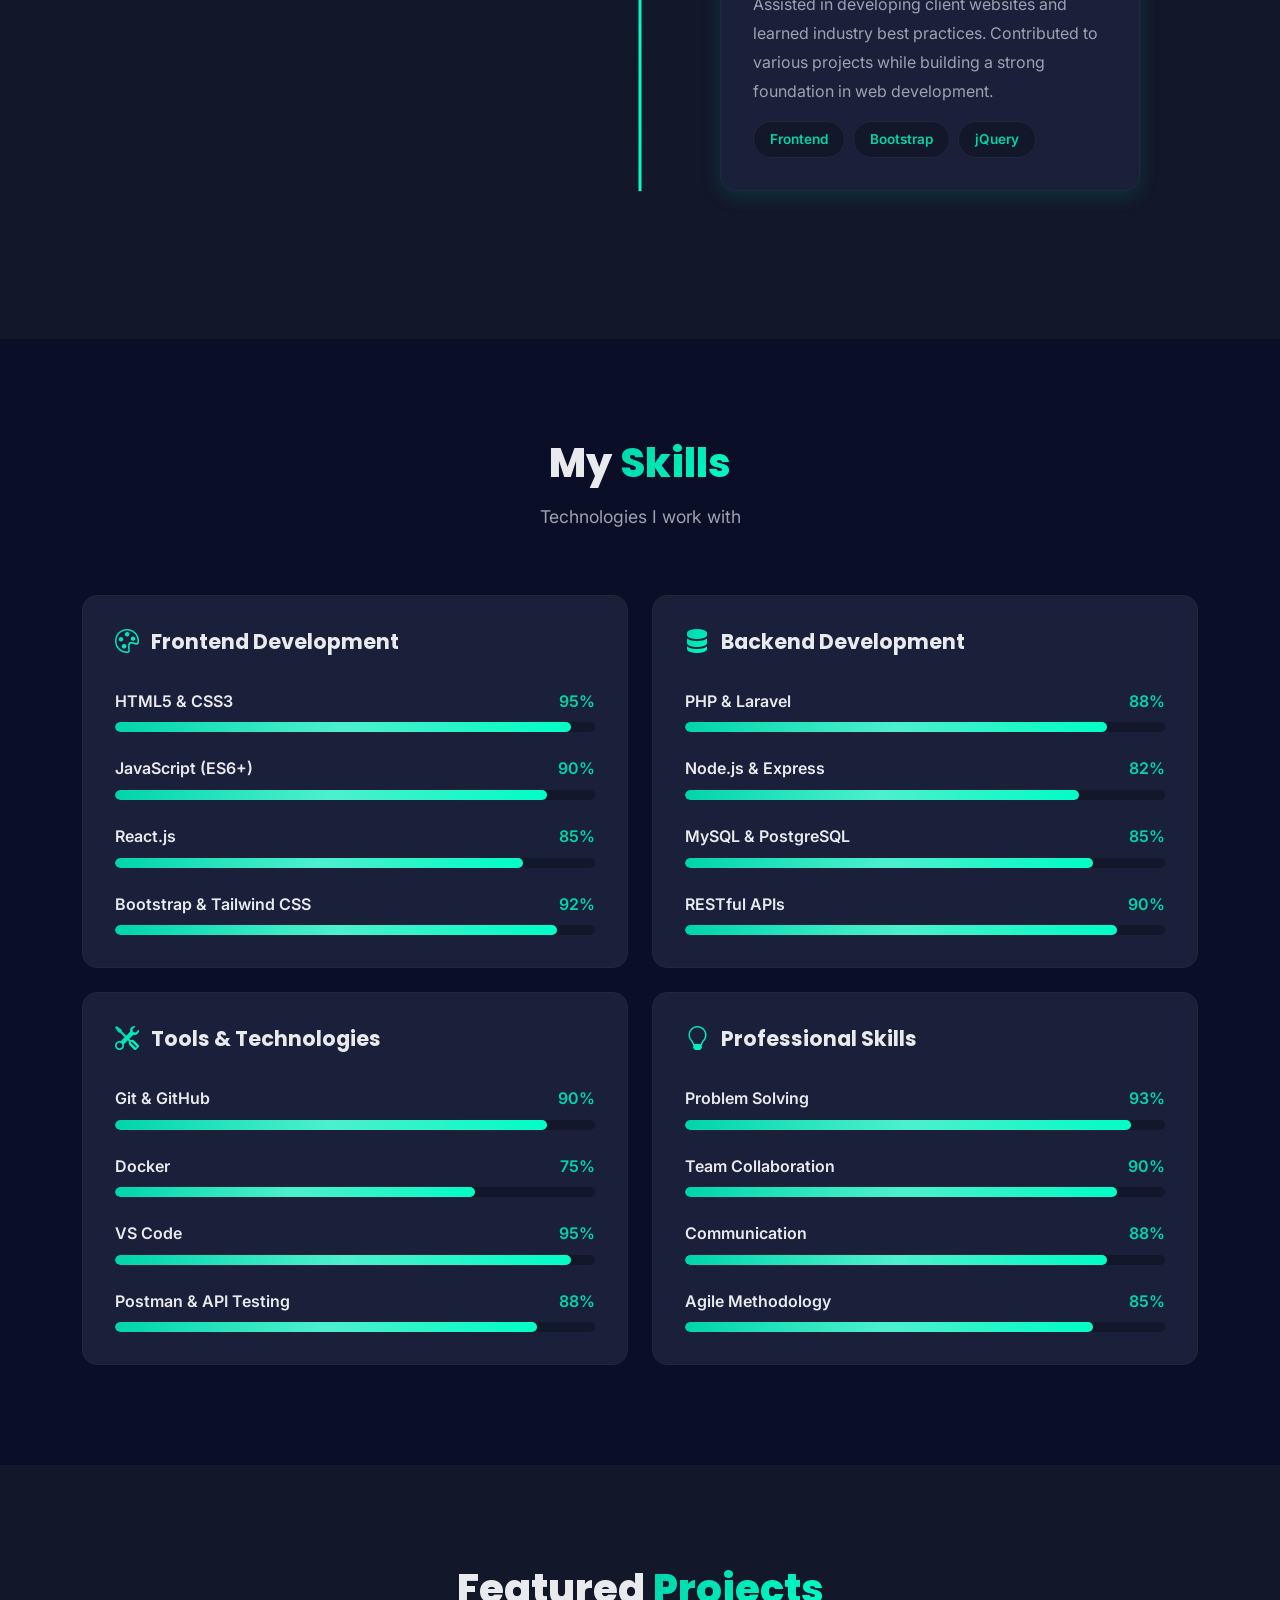
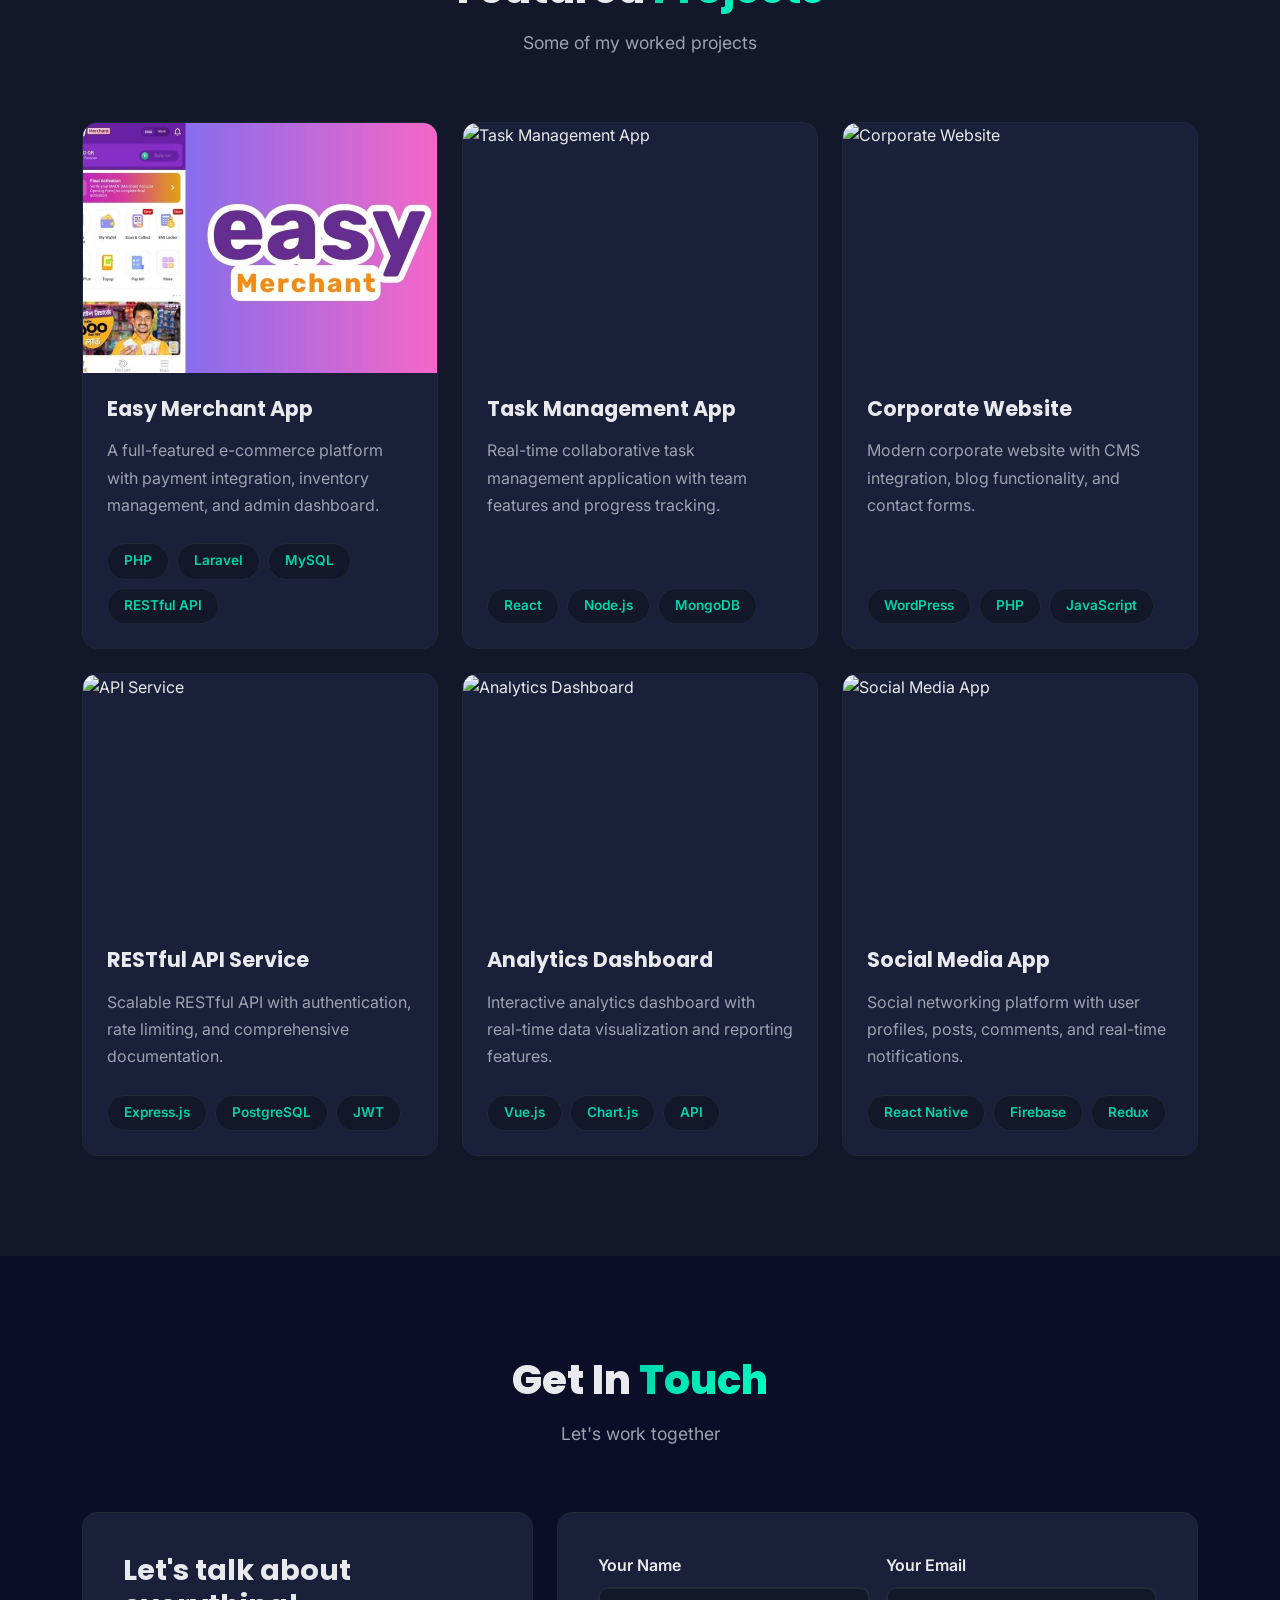
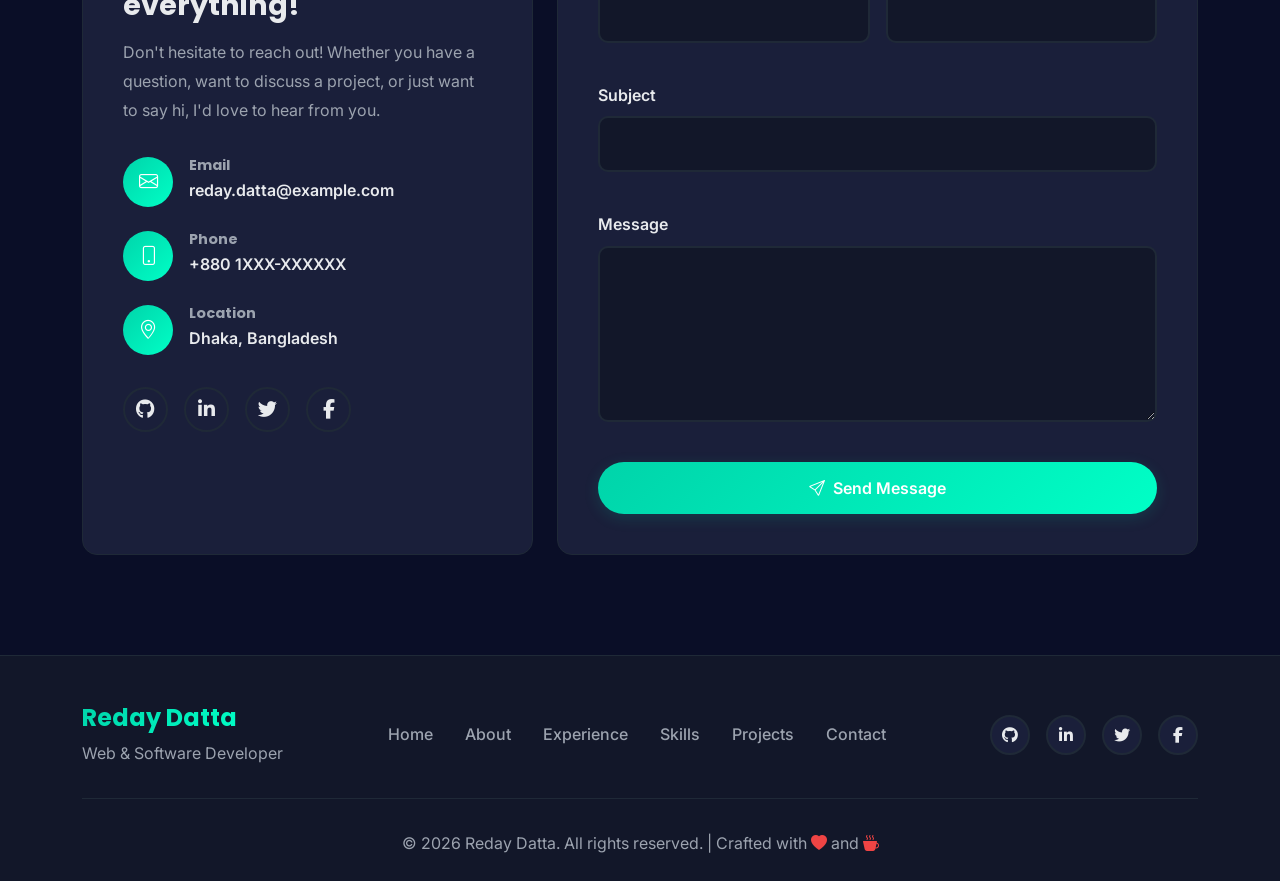
==== commit 7766904f: "project - easy merchant app" ====
--- a/index.html
+++ b/index.html
@@ -516,7 +516,7 @@
         <div class="container">
             <div class="section-header text-center" data-aos="fade-up">
                 <h2 class="section-title">Featured <span class="gradient-text">Projects</span></h2>
-                <p class="section-subtitle">Some of my recent work</p>
+                <p class="section-subtitle">Some of my worked projects</p>
             </div>
 
             <div class="row g-4">
@@ -524,7 +524,7 @@
                 <div class="col-lg-4 col-md-6" data-aos="fade-up">
                     <div class="project-card" data-project="1">
                         <div class="project-image">
-                            <img src="images/project1.jpg" alt="E-Commerce Platform">
+                            <img src="images/easy-merchant/thumbnail.jpg" alt="Easy Merchant App">
                             <div class="project-overlay">
                                 <button class="project-view-btn" data-project="1" aria-label="View project details">
                                     <i class="bi bi-eye"></i>
@@ -535,15 +535,16 @@
                             </div>
                         </div>
                         <div class="project-content">
-                            <h3 class="project-title">E-Commerce Platform</h3>
+                            <h3 class="project-title">Easy Merchant App</h3>
                             <p class="project-description">
                                 A full-featured e-commerce platform with payment integration,
                                 inventory management, and admin dashboard.
                             </p>
                             <div class="project-tags">
+                                <span class="tag">PHP</span>
                                 <span class="tag">Laravel</span>
                                 <span class="tag">MySQL</span>
-                                <span class="tag">Bootstrap</span>
+                                <span class="tag">RESTful API</span>
                             </div>
                         </div>
                     </div>
@@ -803,39 +804,301 @@
     </section>
 
     <!-- Project Details Modal -->
-    <div class="project-modal-backdrop" id="projectModalBackdrop" role="dialog" aria-modal="true"
-        aria-labelledby="projectModalTitle">
+    <div class="project-modal-backdrop" id="projectModalBackdrop" role="dialog" aria-modal="true" aria-label="Project Details">
         <div class="project-modal">
             <button class="project-modal-close" id="projectModalClose" aria-label="Close modal">
                 <i class="bi bi-x-lg"></i>
             </button>
-
-            <div class="project-modal-body">
-                <div class="project-modal-image-wrap">
-                    <img src="" alt="" id="projectModalImage" class="project-modal-img">
-                    <div class="project-modal-img-overlay"></div>
-                    <div class="project-modal-badge" id="projectModalCategory"></div>
-                </div>
-
-                <div class="project-modal-info">
-                    <h2 class="project-modal-title" id="projectModalTitle"></h2>
-                    <p class="project-modal-desc" id="projectModalDesc"></p>
-
-                    <div class="project-modal-section">
-                        <h5 class="project-modal-section-title"><i class="bi bi-cpu"></i> Technologies Used</h5>
-                        <div class="project-modal-tags" id="projectModalTags"></div>
-                    </div>
-
-                    <div class="project-modal-section">
-                        <h5 class="project-modal-section-title"><i class="bi bi-list-check"></i> Key Features</h5>
-                        <ul class="project-modal-features" id="projectModalFeatures"></ul>
-                    </div>
-
-                    <div class="project-modal-actions" id="projectModalActions"></div>
-                </div>
-            </div>
+            <div class="project-modal-body" id="projectModalBody"></div>
         </div>
     </div>
+
+    <!-- =============================================
+         Project Modal Templates (hidden, no server needed)
+         To edit a project: find its <template> below
+         ============================================= -->
+
+    <!-- Project 1: Easy Merchant App -->
+    <template id="modal-tpl-1">
+        <div class="project-modal-image-wrap">
+            <img src="images/project1.jpg" alt="Easy Merchant App" class="project-modal-img">
+            <div class="project-modal-img-overlay"></div>
+            <div class="project-modal-badge">Web Application</div>
+        </div>
+        <div class="project-modal-info">
+            <h2 class="project-modal-title">Easy Merchant App</h2>
+            <p class="project-modal-desc">
+                A full-featured e-commerce platform built with Laravel and MySQL, featuring a seamless
+                shopping experience with secure payment gateway integration (Stripe &amp; PayPal),
+                real-time inventory management, order tracking, and a powerful admin dashboard with analytics.
+            </p>
+            <div class="project-modal-section">
+                <h5 class="project-modal-section-title"><i class="bi bi-cpu"></i> Technologies Used</h5>
+                <div class="project-modal-tags">
+                    <span class="tag">Laravel</span>
+                    <span class="tag">MySQL</span>
+                    <span class="tag">Bootstrap</span>
+                    <span class="tag">Stripe API</span>
+                    <span class="tag">Redis</span>
+                    <span class="tag">Vue.js</span>
+                </div>
+            </div>
+            <div class="project-modal-section">
+                <h5 class="project-modal-section-title"><i class="bi bi-list-check"></i> Key Features</h5>
+                <ul class="project-modal-features">
+                    <li>Multi-vendor product catalog with search &amp; filtering</li>
+                    <li>Secure payment integration (Stripe &amp; PayPal)</li>
+                    <li>Real-time inventory &amp; order management system</li>
+                    <li>Admin dashboard with sales analytics &amp; charts</li>
+                    <li>Customer review &amp; rating system</li>
+                    <li>Email notification &amp; invoice generation</li>
+                </ul>
+            </div>
+            <div class="project-modal-actions">
+                <a href="#" target="_blank" rel="noopener" class="btn btn-gradient">
+                    <i class="bi bi-box-arrow-up-right me-2"></i>Live Demo
+                </a>
+                <a href="#" target="_blank" rel="noopener" class="btn btn-outline">
+                    <i class="bi bi-github me-2"></i>View Code
+                </a>
+            </div>
+        </div>
+    </template>
+
+    <!-- Project 2: Task Management App -->
+    <template id="modal-tpl-2">
+        <div class="project-modal-image-wrap">
+            <img src="images/project2.jpg" alt="Task Management App" class="project-modal-img">
+            <div class="project-modal-img-overlay"></div>
+            <div class="project-modal-badge">Productivity Tool</div>
+        </div>
+        <div class="project-modal-info">
+            <h2 class="project-modal-title">Task Management App</h2>
+            <p class="project-modal-desc">
+                A real-time collaborative task management application built with React and Node.js.
+                Teams can create boards, assign tasks, track progress with Kanban-style workflows,
+                and communicate through in-app messaging — all synced live via WebSockets.
+            </p>
+            <div class="project-modal-section">
+                <h5 class="project-modal-section-title"><i class="bi bi-cpu"></i> Technologies Used</h5>
+                <div class="project-modal-tags">
+                    <span class="tag">React</span>
+                    <span class="tag">Node.js</span>
+                    <span class="tag">MongoDB</span>
+                    <span class="tag">Socket.io</span>
+                    <span class="tag">JWT</span>
+                    <span class="tag">Tailwind CSS</span>
+                </div>
+            </div>
+            <div class="project-modal-section">
+                <h5 class="project-modal-section-title"><i class="bi bi-list-check"></i> Key Features</h5>
+                <ul class="project-modal-features">
+                    <li>Kanban-style drag-and-drop task boards</li>
+                    <li>Real-time collaboration with WebSocket sync</li>
+                    <li>Team member roles and permission management</li>
+                    <li>Progress tracking with visual Gantt charts</li>
+                    <li>In-app messaging and file attachments</li>
+                    <li>Email &amp; push notification system</li>
+                </ul>
+            </div>
+            <div class="project-modal-actions">
+                <a href="#" target="_blank" rel="noopener" class="btn btn-gradient">
+                    <i class="bi bi-box-arrow-up-right me-2"></i>Live Demo
+                </a>
+                <a href="#" target="_blank" rel="noopener" class="btn btn-outline">
+                    <i class="bi bi-github me-2"></i>View Code
+                </a>
+            </div>
+        </div>
+    </template>
+
+    <!-- Project 3: Corporate Website -->
+    <template id="modal-tpl-3">
+        <div class="project-modal-image-wrap">
+            <img src="images/project3.jpg" alt="Corporate Website" class="project-modal-img">
+            <div class="project-modal-img-overlay"></div>
+            <div class="project-modal-badge">CMS &amp; Web</div>
+        </div>
+        <div class="project-modal-info">
+            <h2 class="project-modal-title">Corporate Website</h2>
+            <p class="project-modal-desc">
+                A modern, SEO-optimized corporate website built on WordPress with a fully custom theme.
+                Features a blogging engine, dynamic contact forms with CRM integration,
+                multi-language support, and a bespoke page builder for the marketing team.
+            </p>
+            <div class="project-modal-section">
+                <h5 class="project-modal-section-title"><i class="bi bi-cpu"></i> Technologies Used</h5>
+                <div class="project-modal-tags">
+                    <span class="tag">WordPress</span>
+                    <span class="tag">PHP</span>
+                    <span class="tag">JavaScript</span>
+                    <span class="tag">MySQL</span>
+                    <span class="tag">SEO</span>
+                    <span class="tag">WooCommerce</span>
+                </div>
+            </div>
+            <div class="project-modal-section">
+                <h5 class="project-modal-section-title"><i class="bi bi-list-check"></i> Key Features</h5>
+                <ul class="project-modal-features">
+                    <li>Fully custom WordPress theme from scratch</li>
+                    <li>Headless CMS with REST API integration</li>
+                    <li>Multi-language support with WPML</li>
+                    <li>Advanced SEO with schema markup</li>
+                    <li>Dynamic contact forms with CRM sync</li>
+                    <li>Performance-optimized (95+ Lighthouse score)</li>
+                </ul>
+            </div>
+            <div class="project-modal-actions">
+                <a href="#" target="_blank" rel="noopener" class="btn btn-gradient">
+                    <i class="bi bi-box-arrow-up-right me-2"></i>Live Demo
+                </a>
+                <a href="#" target="_blank" rel="noopener" class="btn btn-outline">
+                    <i class="bi bi-github me-2"></i>View Code
+                </a>
+            </div>
+        </div>
+    </template>
+
+    <!-- Project 4: RESTful API Service -->
+    <template id="modal-tpl-4">
+        <div class="project-modal-image-wrap">
+            <img src="images/project4.jpg" alt="RESTful API Service" class="project-modal-img">
+            <div class="project-modal-img-overlay"></div>
+            <div class="project-modal-badge">Backend / API</div>
+        </div>
+        <div class="project-modal-info">
+            <h2 class="project-modal-title">RESTful API Service</h2>
+            <p class="project-modal-desc">
+                A scalable, production-grade RESTful API built with Express.js and PostgreSQL.
+                Implements JWT-based authentication, role-based access control, rate limiting,
+                and auto-generated Swagger documentation for seamless third-party integrations.
+            </p>
+            <div class="project-modal-section">
+                <h5 class="project-modal-section-title"><i class="bi bi-cpu"></i> Technologies Used</h5>
+                <div class="project-modal-tags">
+                    <span class="tag">Express.js</span>
+                    <span class="tag">PostgreSQL</span>
+                    <span class="tag">JWT</span>
+                    <span class="tag">Swagger</span>
+                    <span class="tag">Docker</span>
+                    <span class="tag">Redis</span>
+                </div>
+            </div>
+            <div class="project-modal-section">
+                <h5 class="project-modal-section-title"><i class="bi bi-list-check"></i> Key Features</h5>
+                <ul class="project-modal-features">
+                    <li>JWT authentication with refresh token rotation</li>
+                    <li>Role-based access control (RBAC)</li>
+                    <li>Intelligent rate limiting &amp; request throttling</li>
+                    <li>Auto-generated Swagger / OpenAPI documentation</li>
+                    <li>Docker containerization with CI/CD pipeline</li>
+                    <li>Comprehensive logging with Winston &amp; Morgan</li>
+                </ul>
+            </div>
+            <div class="project-modal-actions">
+                <a href="#" target="_blank" rel="noopener" class="btn btn-gradient">
+                    <i class="bi bi-box-arrow-up-right me-2"></i>Live Demo
+                </a>
+                <a href="#" target="_blank" rel="noopener" class="btn btn-outline">
+                    <i class="bi bi-github me-2"></i>View Code
+                </a>
+            </div>
+        </div>
+    </template>
+
+    <!-- Project 5: Analytics Dashboard -->
+    <template id="modal-tpl-5">
+        <div class="project-modal-image-wrap">
+            <img src="images/project5.jpg" alt="Analytics Dashboard" class="project-modal-img">
+            <div class="project-modal-img-overlay"></div>
+            <div class="project-modal-badge">Data Visualization</div>
+        </div>
+        <div class="project-modal-info">
+            <h2 class="project-modal-title">Analytics Dashboard</h2>
+            <p class="project-modal-desc">
+                An interactive analytics dashboard built with Vue.js and Chart.js that visualizes
+                real-time business data from multiple API sources. Features customizable widgets,
+                exportable reports, and configurable alert thresholds for key metrics.
+            </p>
+            <div class="project-modal-section">
+                <h5 class="project-modal-section-title"><i class="bi bi-cpu"></i> Technologies Used</h5>
+                <div class="project-modal-tags">
+                    <span class="tag">Vue.js</span>
+                    <span class="tag">Chart.js</span>
+                    <span class="tag">API</span>
+                    <span class="tag">Vuex</span>
+                    <span class="tag">D3.js</span>
+                    <span class="tag">WebSocket</span>
+                </div>
+            </div>
+            <div class="project-modal-section">
+                <h5 class="project-modal-section-title"><i class="bi bi-list-check"></i> Key Features</h5>
+                <ul class="project-modal-features">
+                    <li>Real-time data visualization with live updates</li>
+                    <li>Drag-and-drop customizable widget layout</li>
+                    <li>Multi-source API data aggregation</li>
+                    <li>Exportable PDF &amp; CSV reports</li>
+                    <li>Configurable alert thresholds &amp; email alerts</li>
+                    <li>Historical data comparison &amp; trend analysis</li>
+                </ul>
+            </div>
+            <div class="project-modal-actions">
+                <a href="#" target="_blank" rel="noopener" class="btn btn-gradient">
+                    <i class="bi bi-box-arrow-up-right me-2"></i>Live Demo
+                </a>
+                <a href="#" target="_blank" rel="noopener" class="btn btn-outline">
+                    <i class="bi bi-github me-2"></i>View Code
+                </a>
+            </div>
+        </div>
+    </template>
+
+    <!-- Project 6: Social Media App -->
+    <template id="modal-tpl-6">
+        <div class="project-modal-image-wrap">
+            <img src="images/project6.jpg" alt="Social Media App" class="project-modal-img">
+            <div class="project-modal-img-overlay"></div>
+            <div class="project-modal-badge">Mobile Application</div>
+        </div>
+        <div class="project-modal-info">
+            <h2 class="project-modal-title">Social Media App</h2>
+            <p class="project-modal-desc">
+                A cross-platform social networking app built with React Native and Firebase.
+                Users can create profiles, share posts with media, react and comment in real time,
+                follow other users, and receive push notifications — all powered by a serverless backend.
+            </p>
+            <div class="project-modal-section">
+                <h5 class="project-modal-section-title"><i class="bi bi-cpu"></i> Technologies Used</h5>
+                <div class="project-modal-tags">
+                    <span class="tag">React Native</span>
+                    <span class="tag">Firebase</span>
+                    <span class="tag">Redux</span>
+                    <span class="tag">Expo</span>
+                    <span class="tag">Push Notifications</span>
+                    <span class="tag">Cloud Functions</span>
+                </div>
+            </div>
+            <div class="project-modal-section">
+                <h5 class="project-modal-section-title"><i class="bi bi-list-check"></i> Key Features</h5>
+                <ul class="project-modal-features">
+                    <li>User authentication with social login (Google, Facebook)</li>
+                    <li>Real-time posts, likes, and comment feeds</li>
+                    <li>Image &amp; video upload with cloud storage</li>
+                    <li>Follow / follower system with activity feed</li>
+                    <li>Push notifications via Firebase Cloud Messaging</li>
+                    <li>In-app messaging with end-to-end encryption</li>
+                </ul>
+            </div>
+            <div class="project-modal-actions">
+                <a href="#" target="_blank" rel="noopener" class="btn btn-gradient">
+                    <i class="bi bi-box-arrow-up-right me-2"></i>Live Demo
+                </a>
+                <a href="#" target="_blank" rel="noopener" class="btn btn-outline">
+                    <i class="bi bi-github me-2"></i>View Code
+                </a>
+            </div>
+        </div>
+    </template>
 
     <!-- Footer -->
     <footer class="footer">
--- a/css/style.css
+++ b/css/style.css
@@ -1183,6 +1183,46 @@
     visibility: visible;
 }
 
+/* Loading spinner shown while fetching modal file */
+.modal-loading {
+    display: flex;
+    align-items: center;
+    justify-content: center;
+    min-height: 300px;
+    width: 100%;
+    grid-column: 1 / -1;
+}
+
+.modal-spinner {
+    width: 48px;
+    height: 48px;
+    border: 4px solid var(--border-color);
+    border-top-color: var(--accent-primary);
+    border-radius: 50%;
+    animation: spinLoader 0.7s linear infinite;
+}
+
+@keyframes spinLoader {
+    to { transform: rotate(360deg); }
+}
+
+.modal-error {
+    display: flex;
+    flex-direction: column;
+    align-items: center;
+    justify-content: center;
+    gap: 0.75rem;
+    min-height: 300px;
+    color: var(--text-secondary);
+    font-size: 1rem;
+    grid-column: 1 / -1;
+}
+
+.modal-error i {
+    font-size: 2.5rem;
+    color: #ff4757;
+}
+
 .project-modal {
     background: var(--bg-card);
     border: 1px solid var(--border-color);
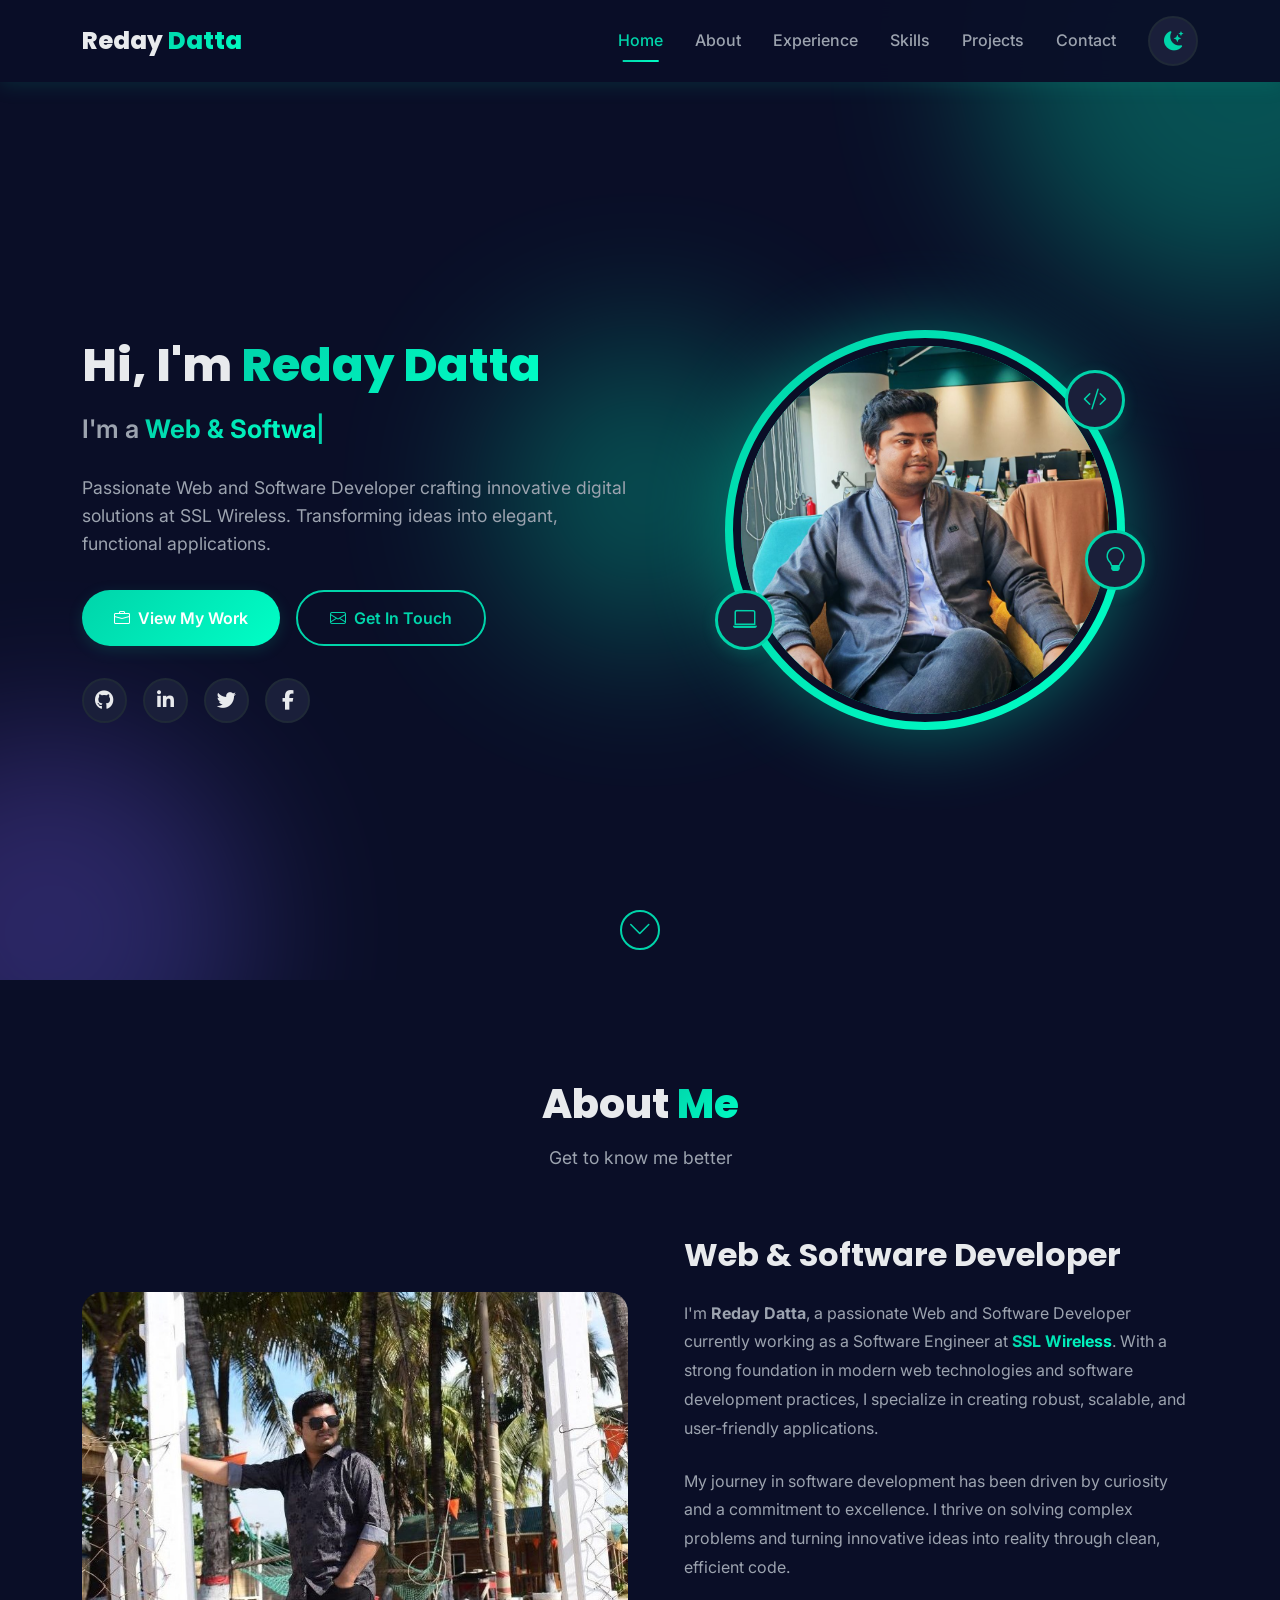
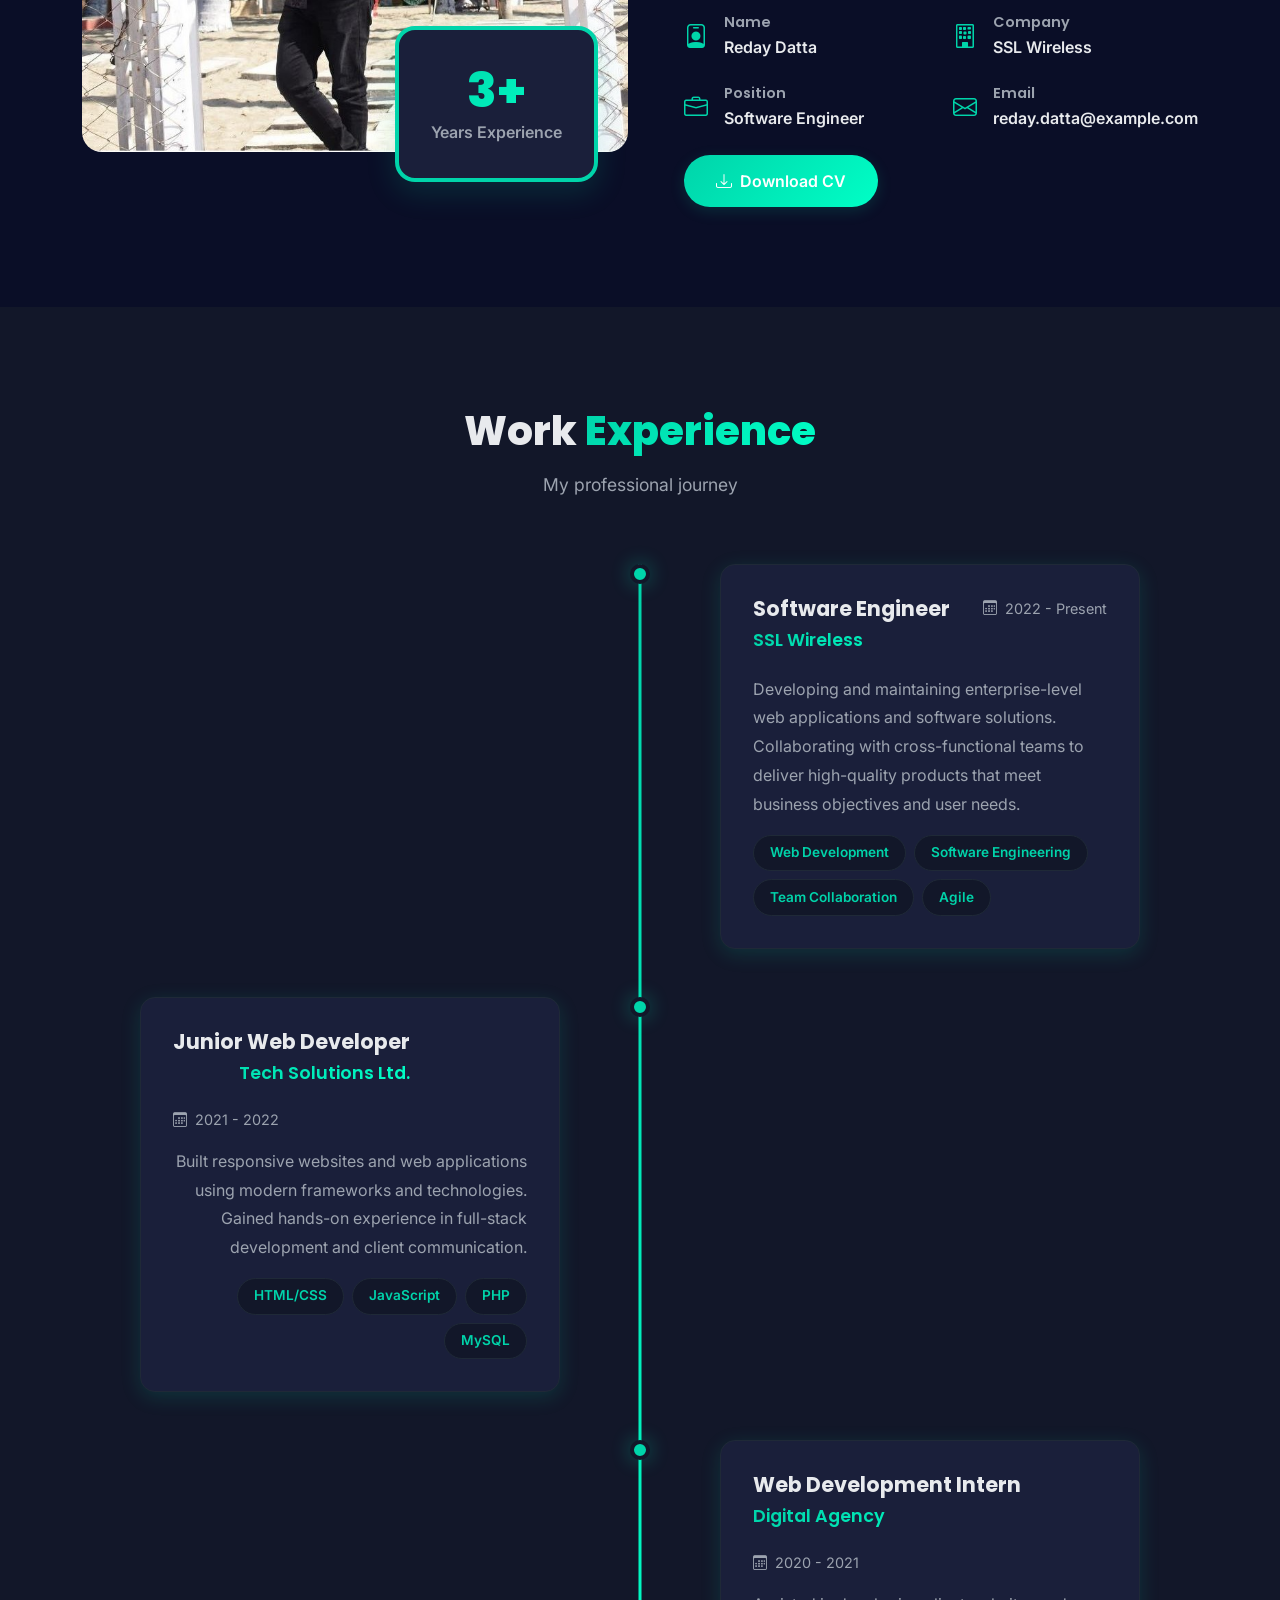
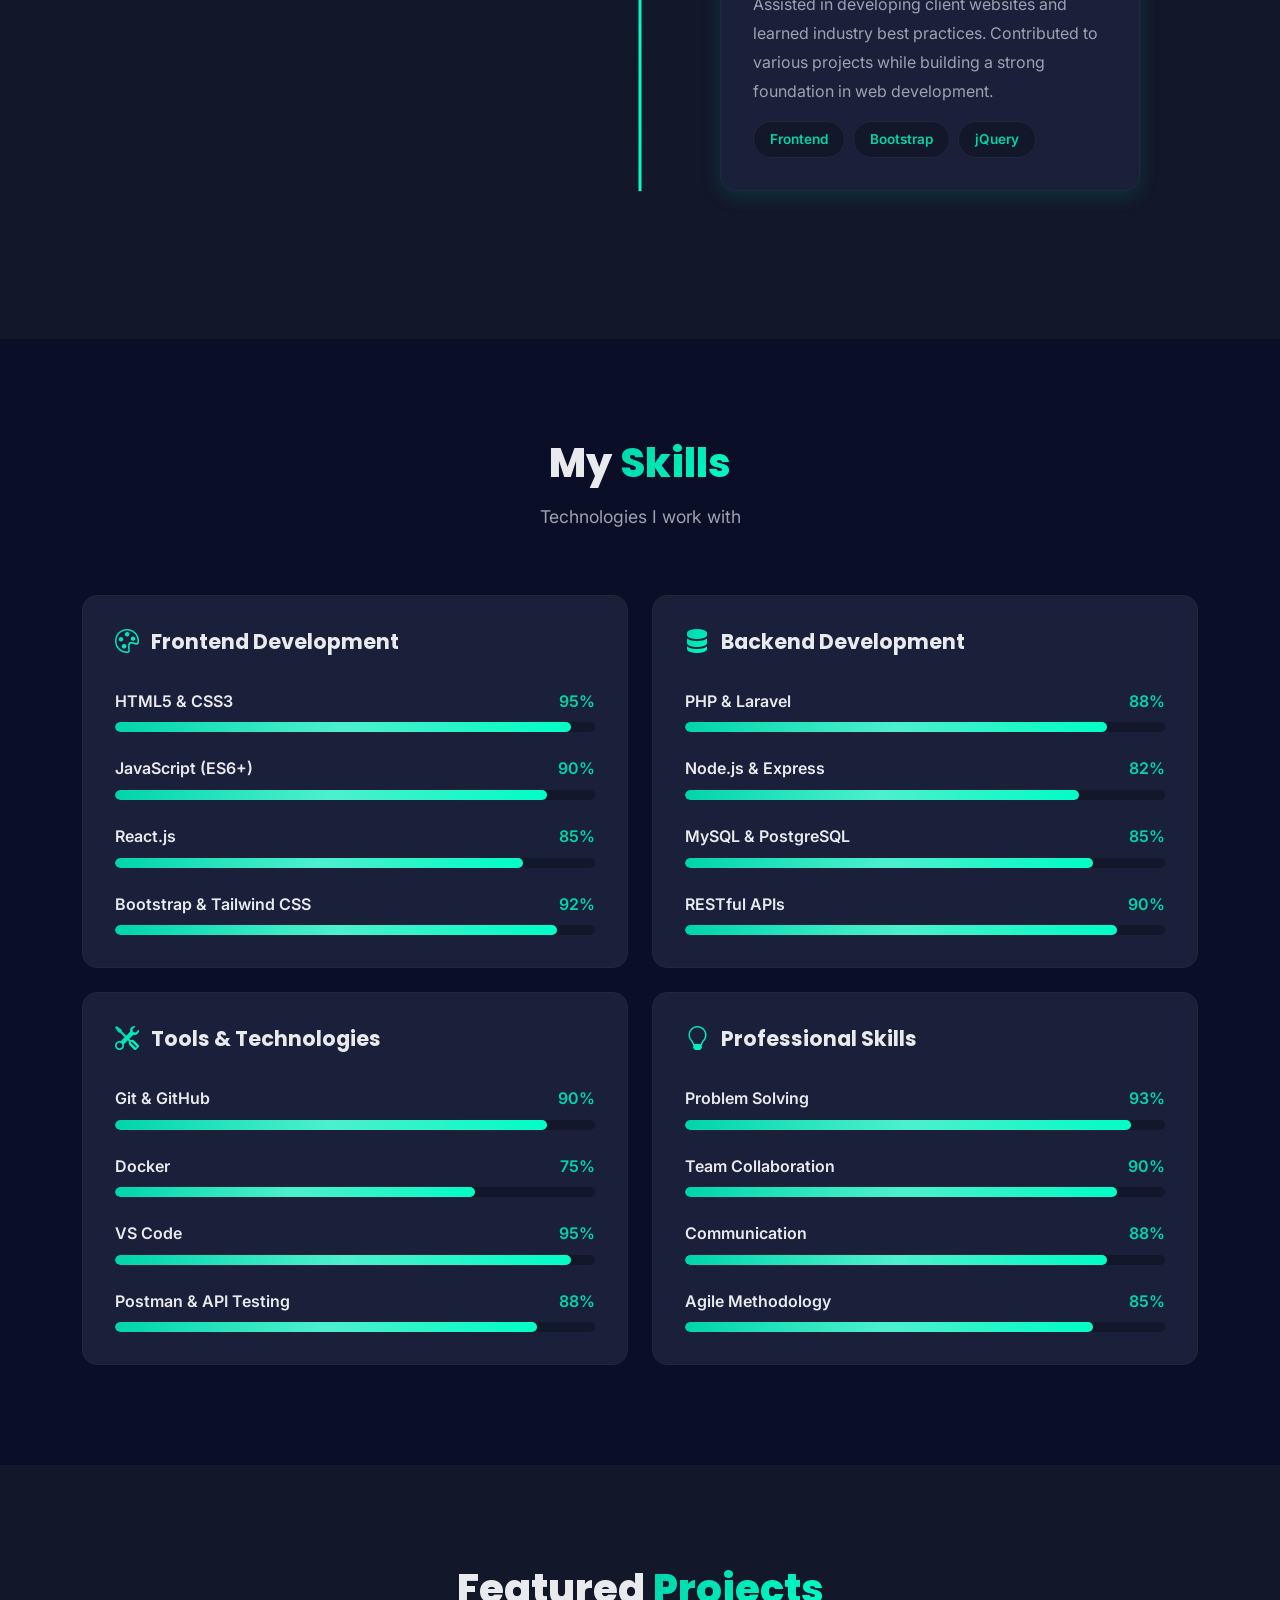
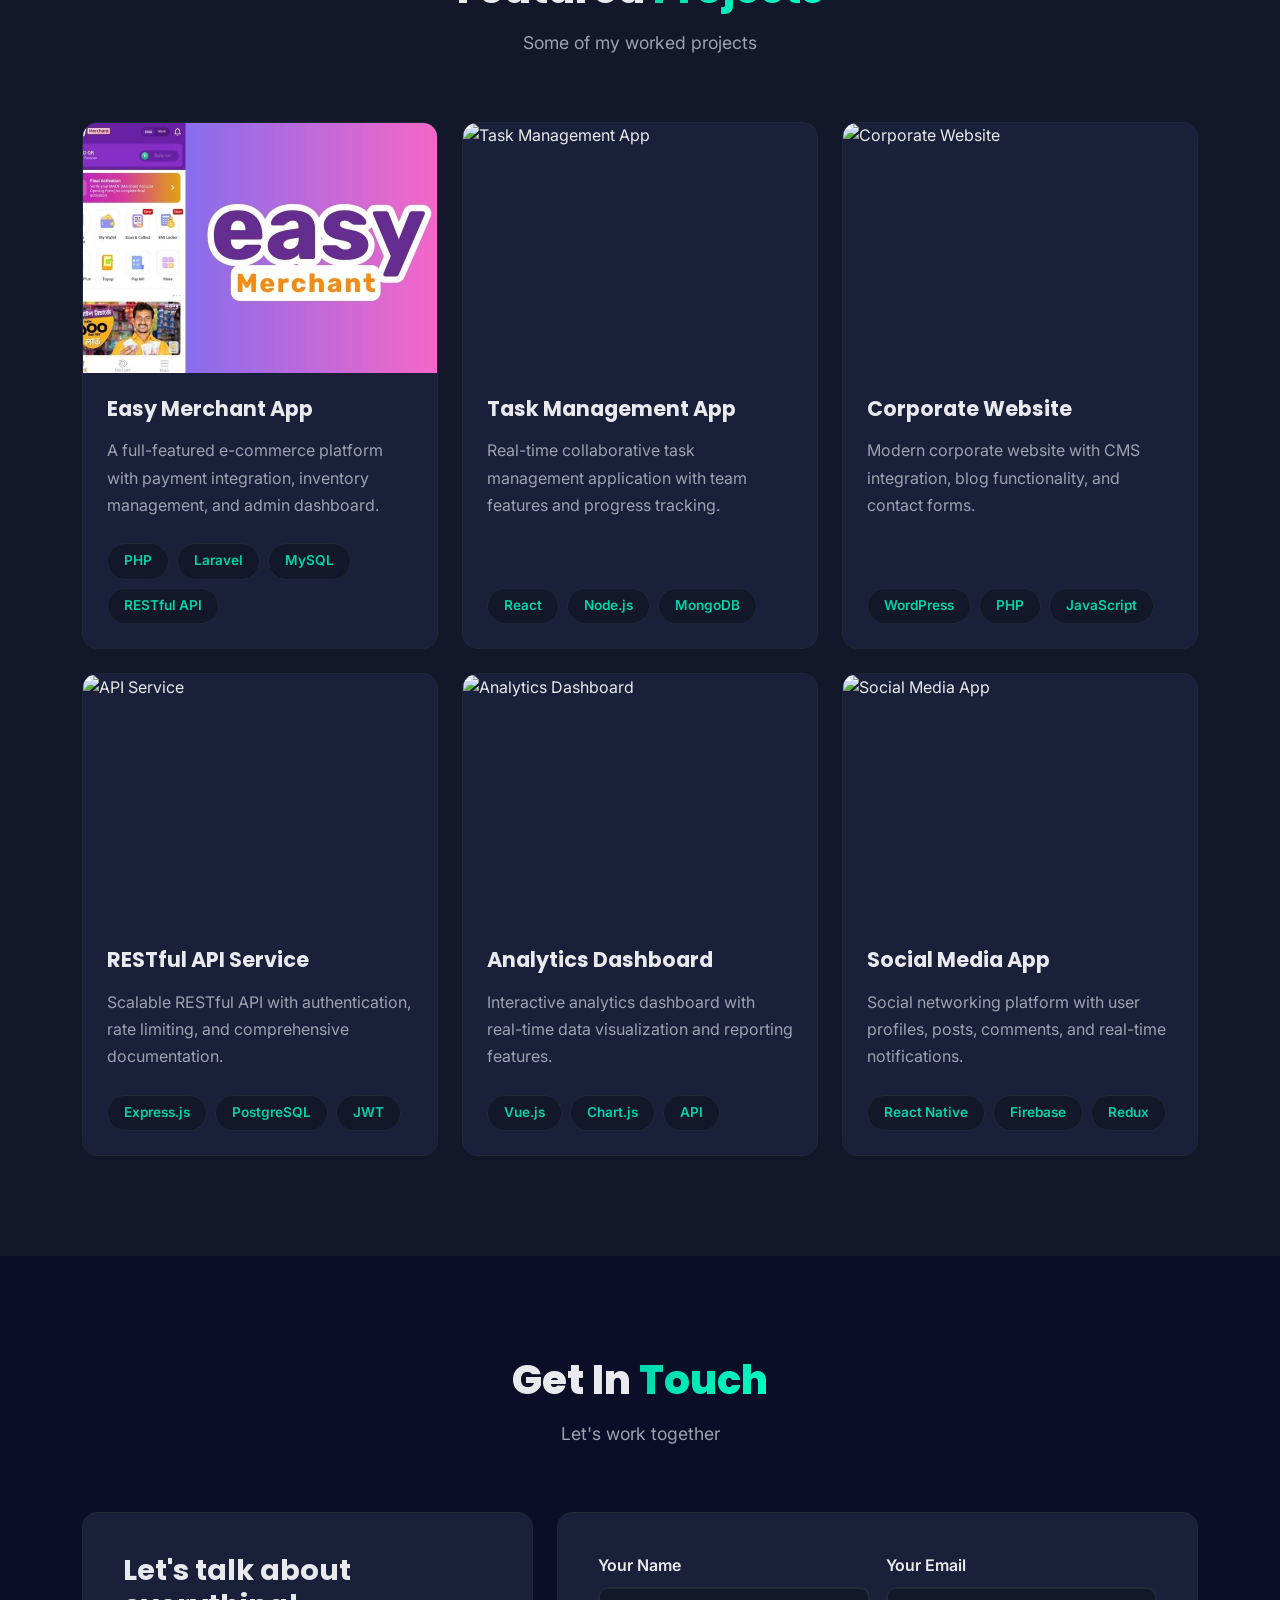
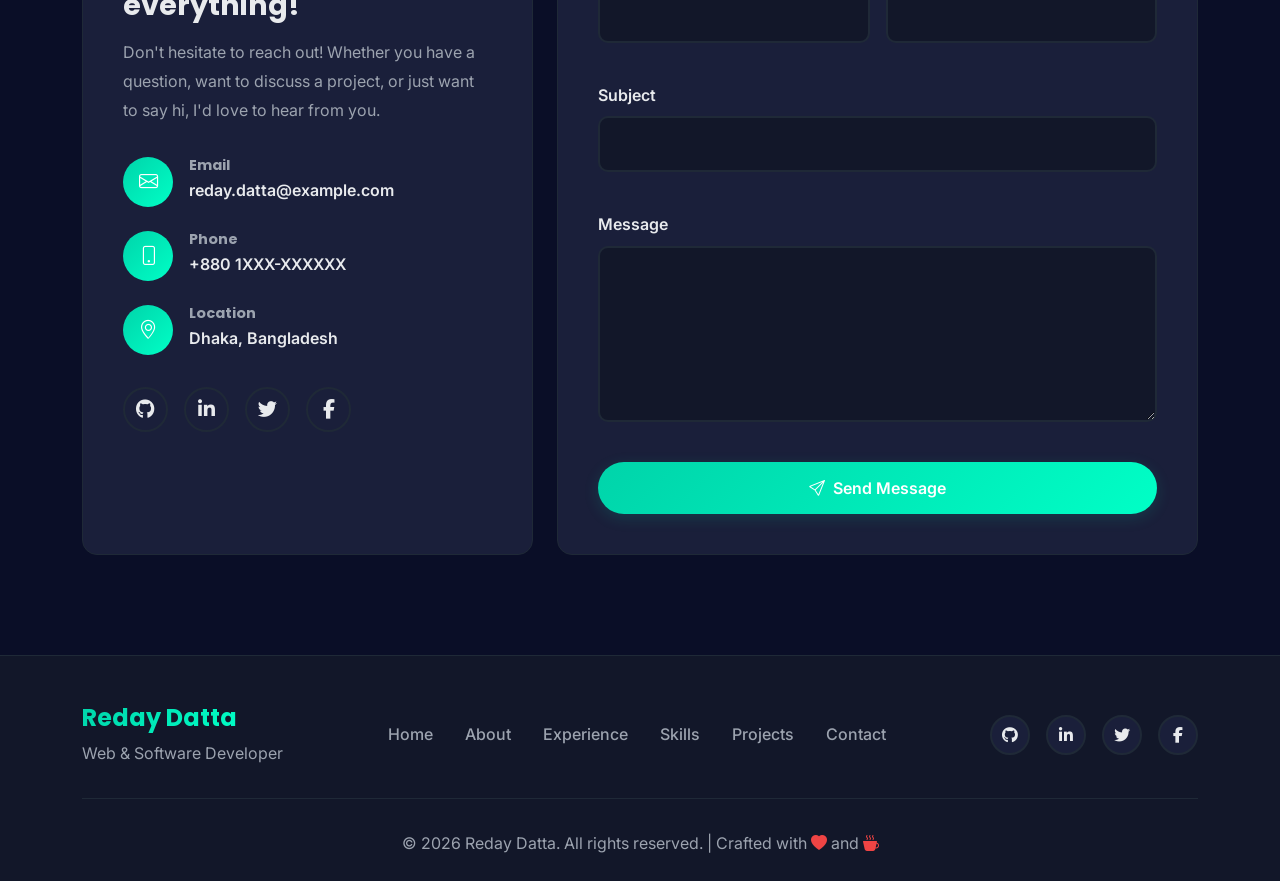
==== commit 9c0a9541: "easy imerchant project image" ====
--- a/index.html
+++ b/index.html
@@ -529,8 +529,14 @@
                                 <button class="project-view-btn" data-project="1" aria-label="View project details">
                                     <i class="bi bi-eye"></i>
                                 </button>
-                                <a href="#" class="project-url-btn" aria-label="Visit project">
-                                    <i class="bi bi-link-45deg"></i>
+                                <a href="https://play.google.com/store/apps/details?id=com.sslwireless.easymerchants"
+                                    target="_blank" class="project-url-btn" aria-label="Get it on Google Play">
+                                    <i class="bi bi-google-play"></i>
+                                </a>
+                                <a href="https://apps.apple.com/us/app/easy-merchant-app/id1543176724" target="_blank"
+                                    class="project-url-btn" style="transition-delay: 0.14s;"
+                                    aria-label="Download on the App Store">
+                                    <i class="bi bi-apple"></i>
                                 </a>
                             </div>
                         </div>
@@ -804,7 +810,8 @@
     </section>
 
     <!-- Project Details Modal -->
-    <div class="project-modal-backdrop" id="projectModalBackdrop" role="dialog" aria-modal="true" aria-label="Project Details">
+    <div class="project-modal-backdrop" id="projectModalBackdrop" role="dialog" aria-modal="true"
+        aria-label="Project Details">
         <div class="project-modal">
             <button class="project-modal-close" id="projectModalClose" aria-label="Close modal">
                 <i class="bi bi-x-lg"></i>
@@ -821,9 +828,9 @@
     <!-- Project 1: Easy Merchant App -->
     <template id="modal-tpl-1">
         <div class="project-modal-image-wrap">
-            <img src="images/project1.jpg" alt="Easy Merchant App" class="project-modal-img">
+            <img src="images/easy-merchant/project-snapshot.jpg" alt="Easy Merchant App" class="project-modal-img">
             <div class="project-modal-img-overlay"></div>
-            <div class="project-modal-badge">Web Application</div>
+            <div class="project-modal-badge">Mobile Application</div>
         </div>
         <div class="project-modal-info">
             <h2 class="project-modal-title">Easy Merchant App</h2>
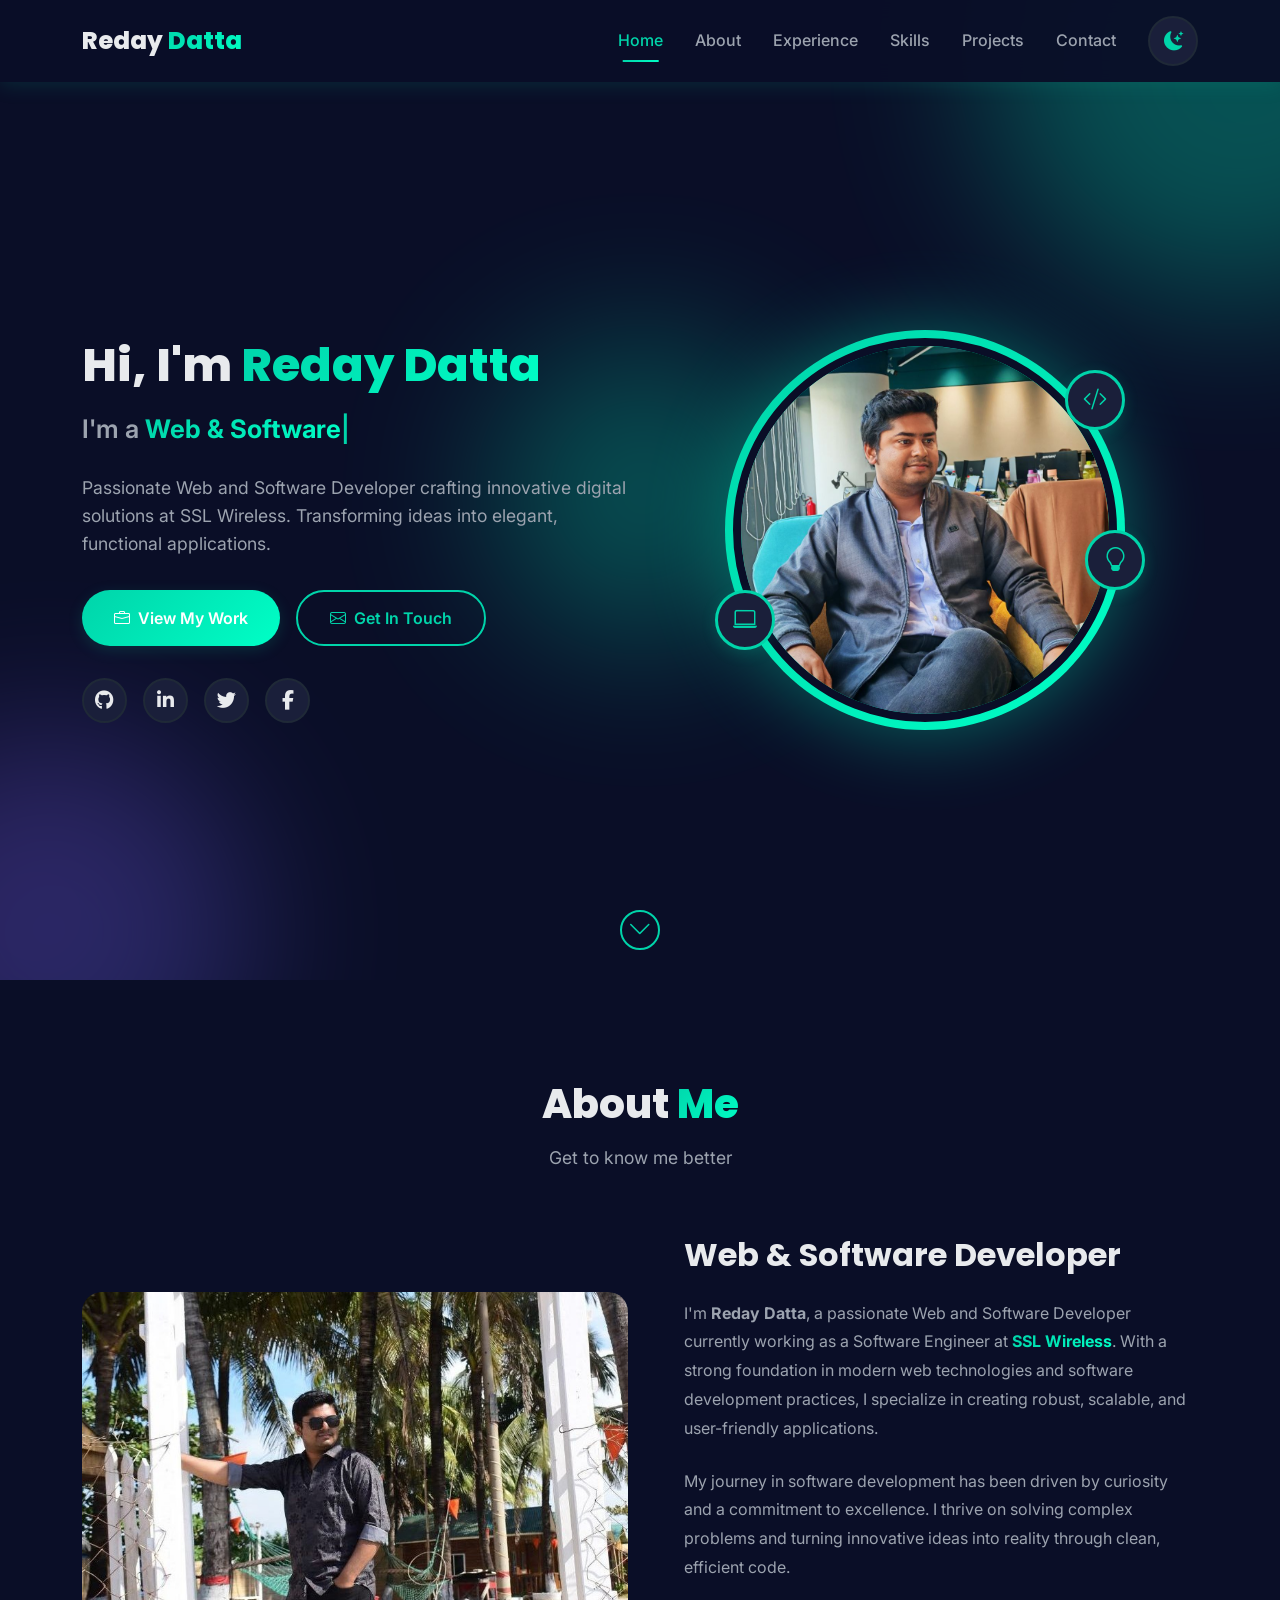
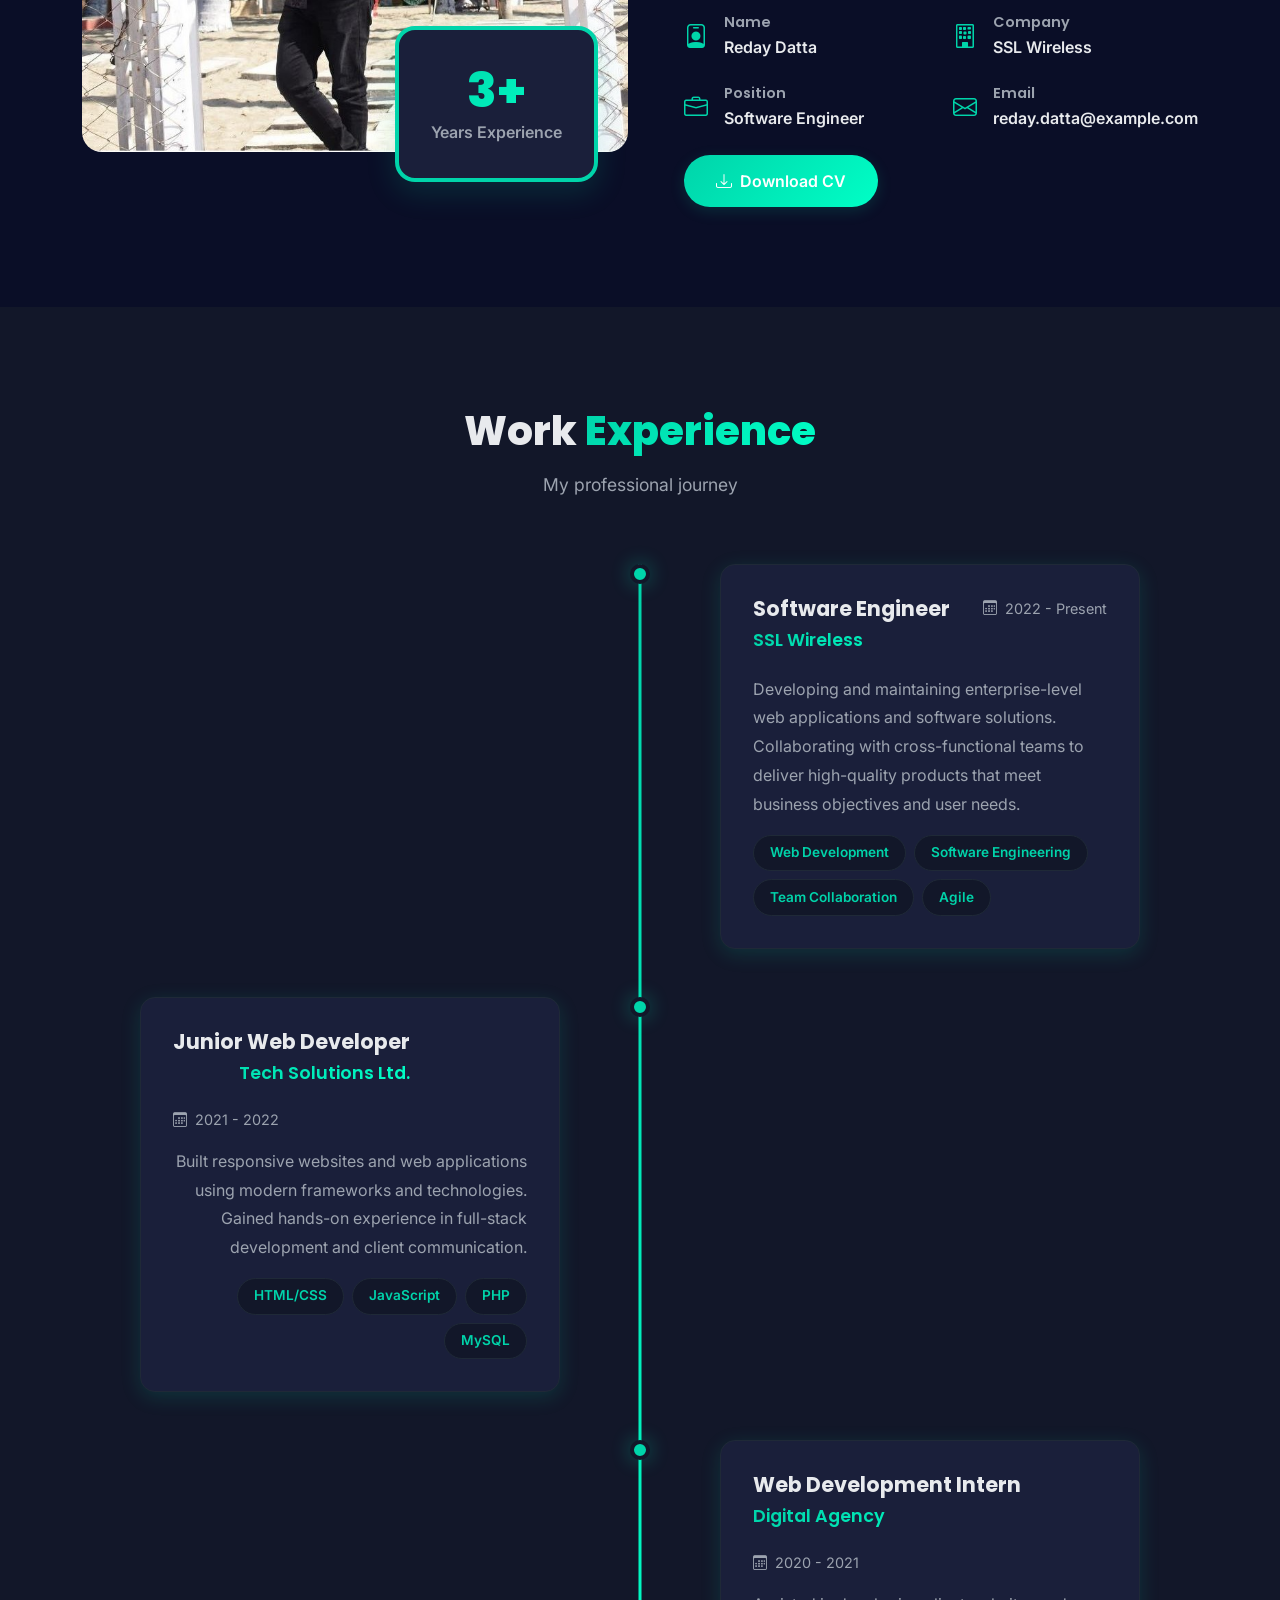
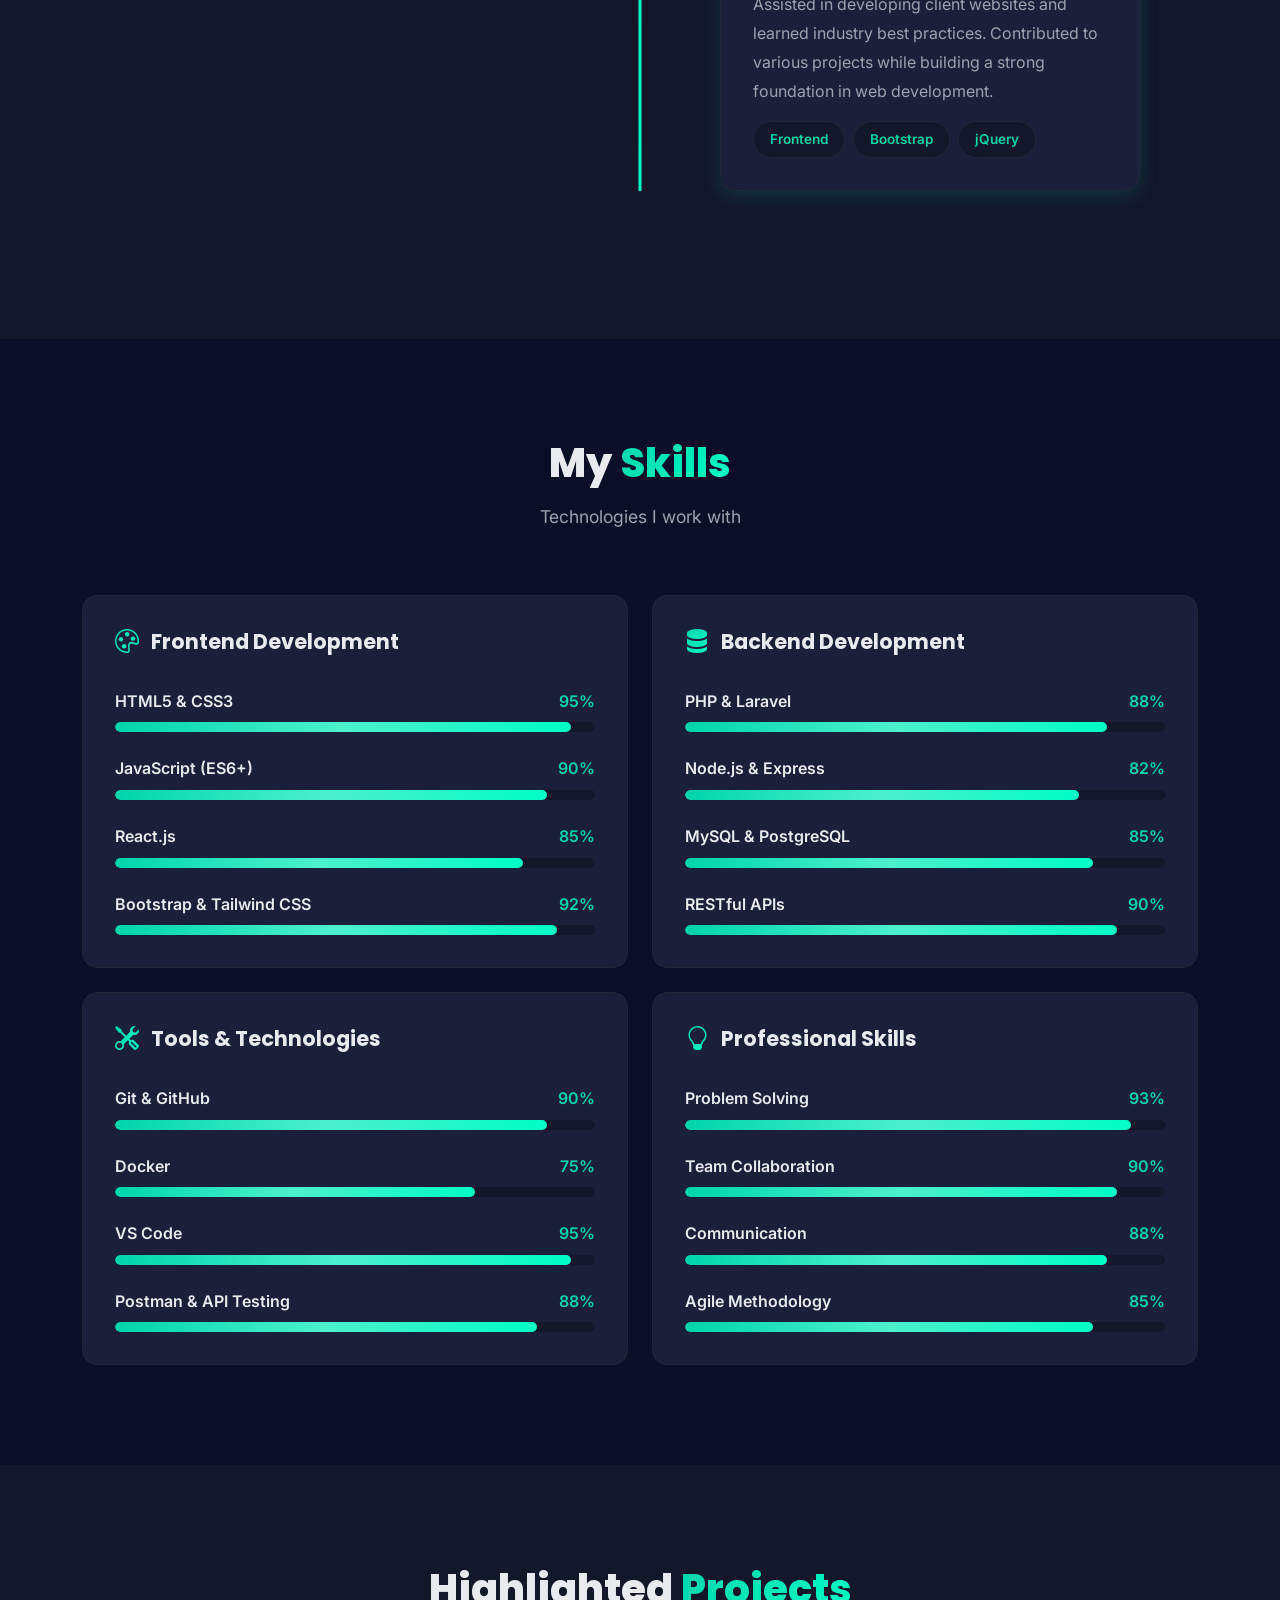
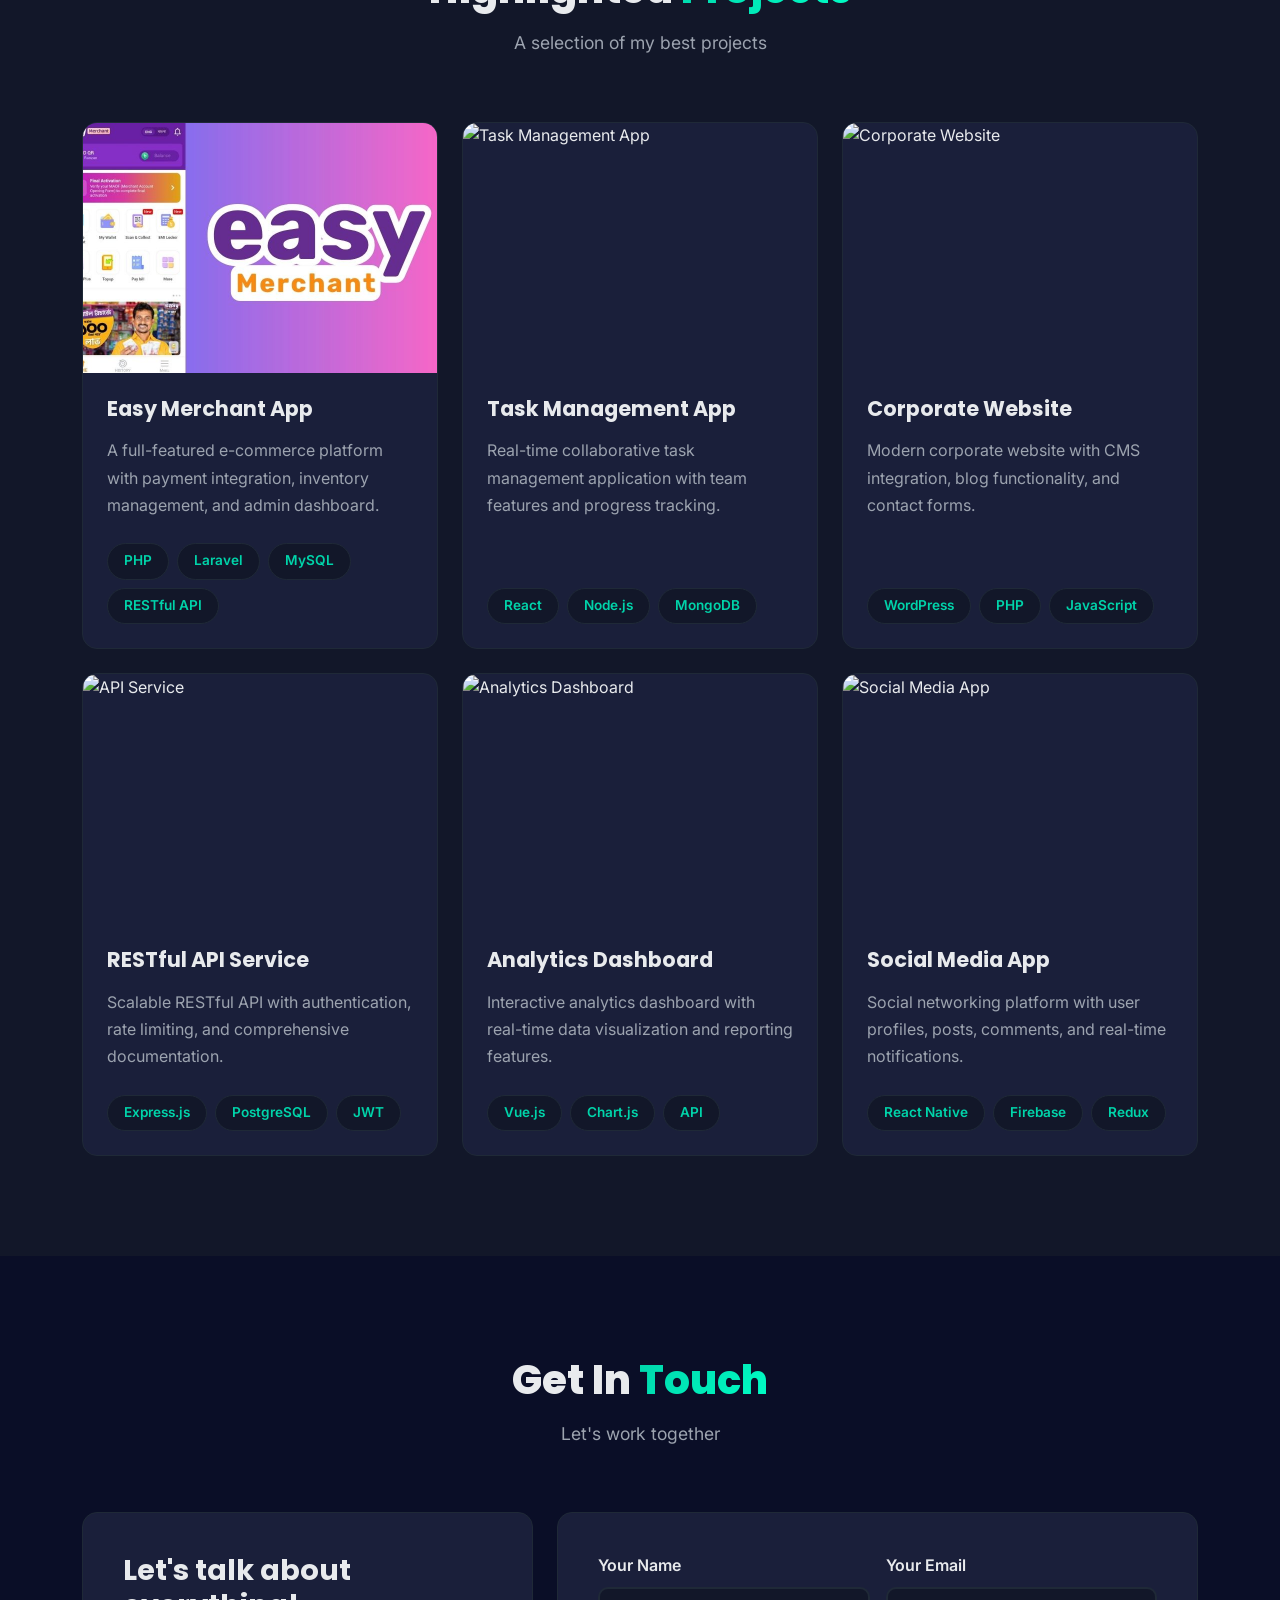
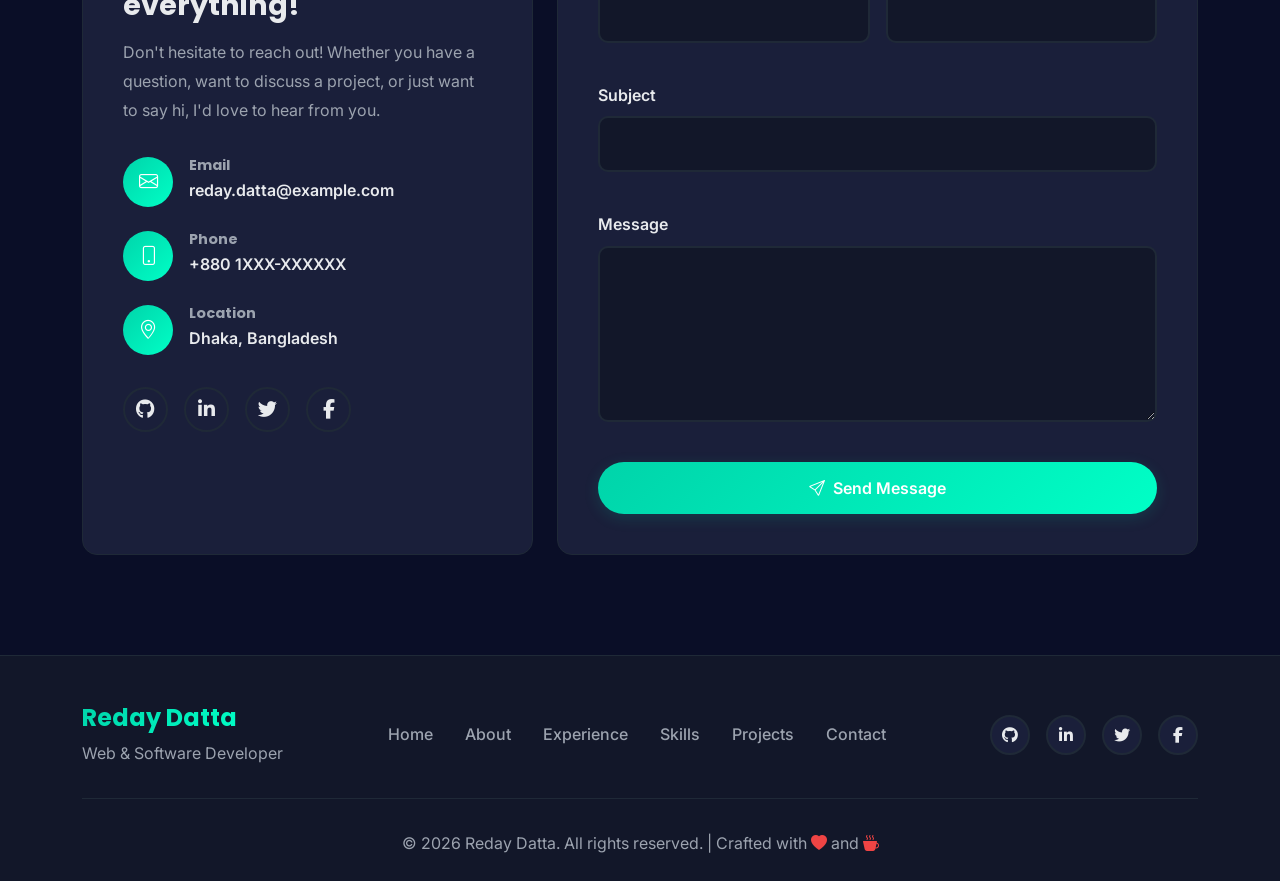
==== commit 6e815512: "project add" ====
--- a/index.html
+++ b/index.html
@@ -515,8 +515,8 @@
     <section id="projects" class="section-padding bg-alternate">
         <div class="container">
             <div class="section-header text-center" data-aos="fade-up">
-                <h2 class="section-title">Featured <span class="gradient-text">Projects</span></h2>
-                <p class="section-subtitle">Some of my worked projects</p>
+<h2 class="section-title">Highlighted <span class="gradient-text">Projects</span></h2>
+<p class="section-subtitle">A selection of my best projects</p>
             </div>
 
             <div class="row g-4">
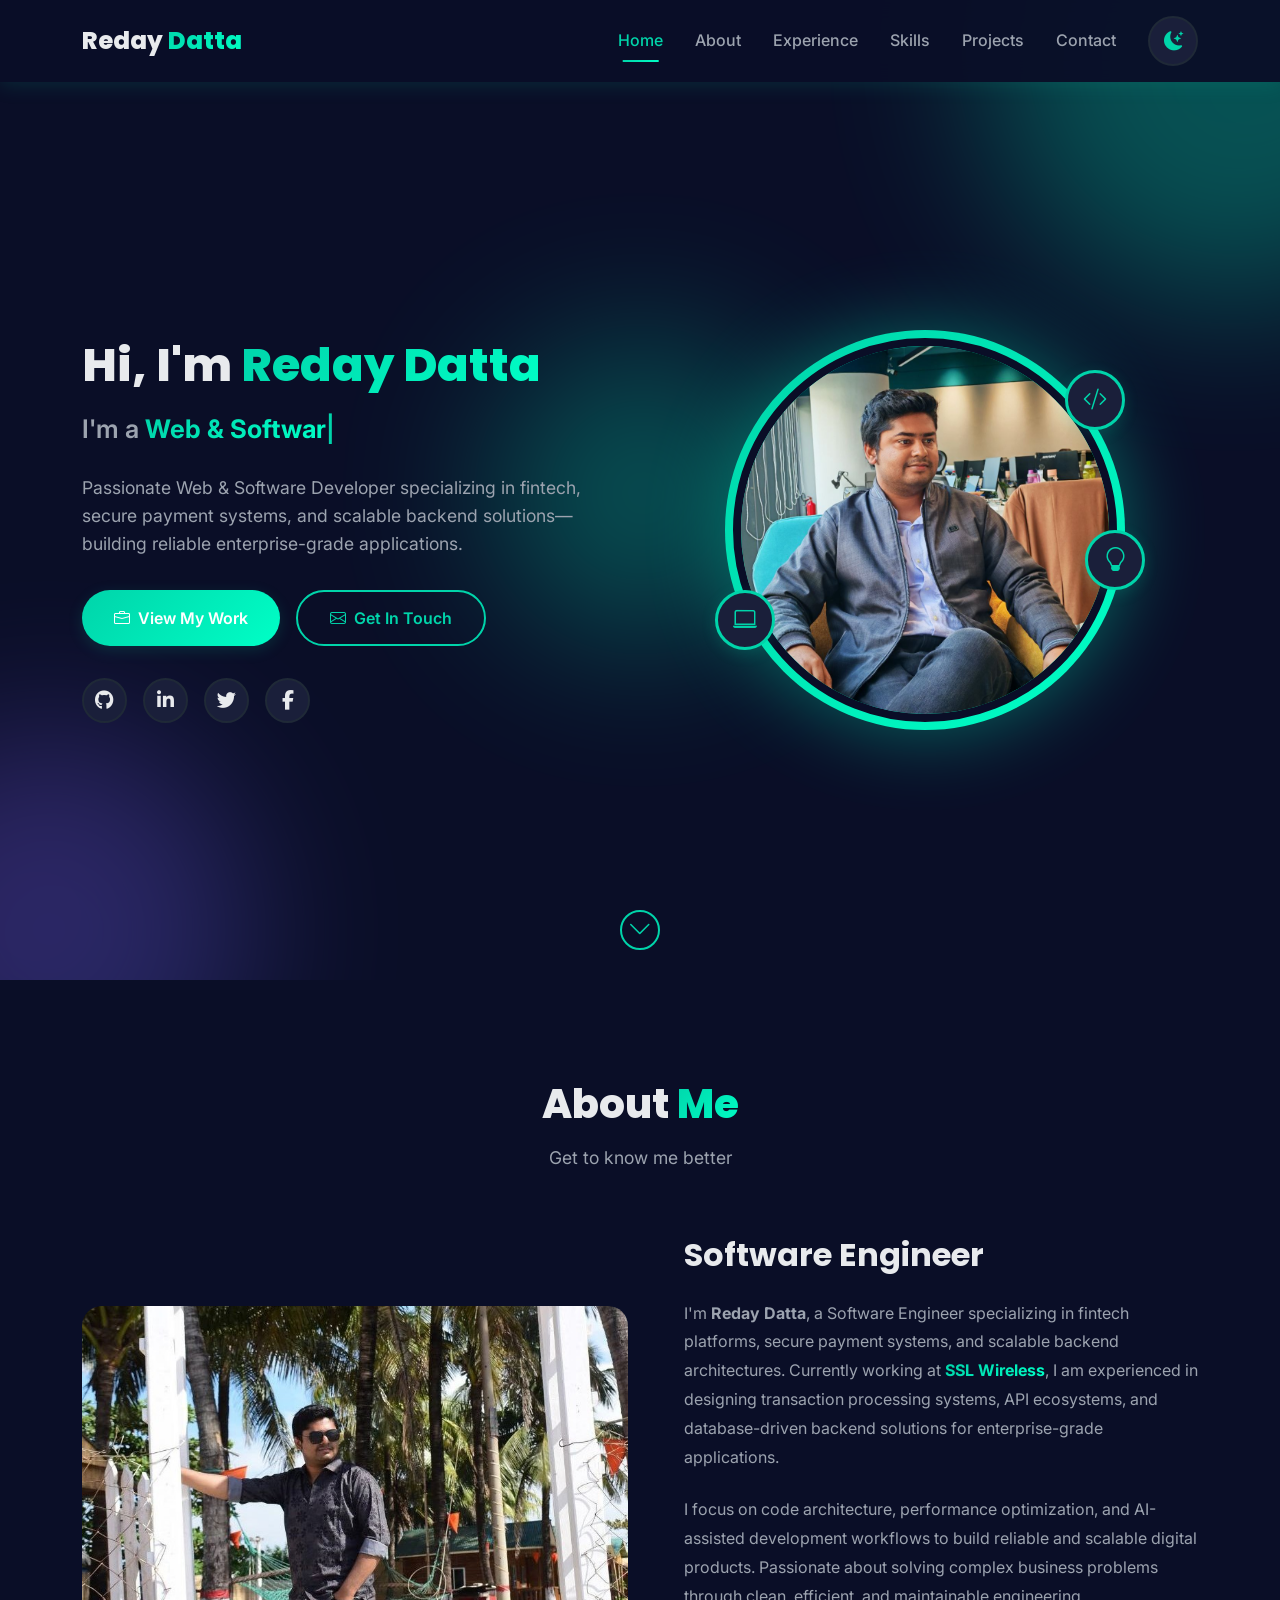
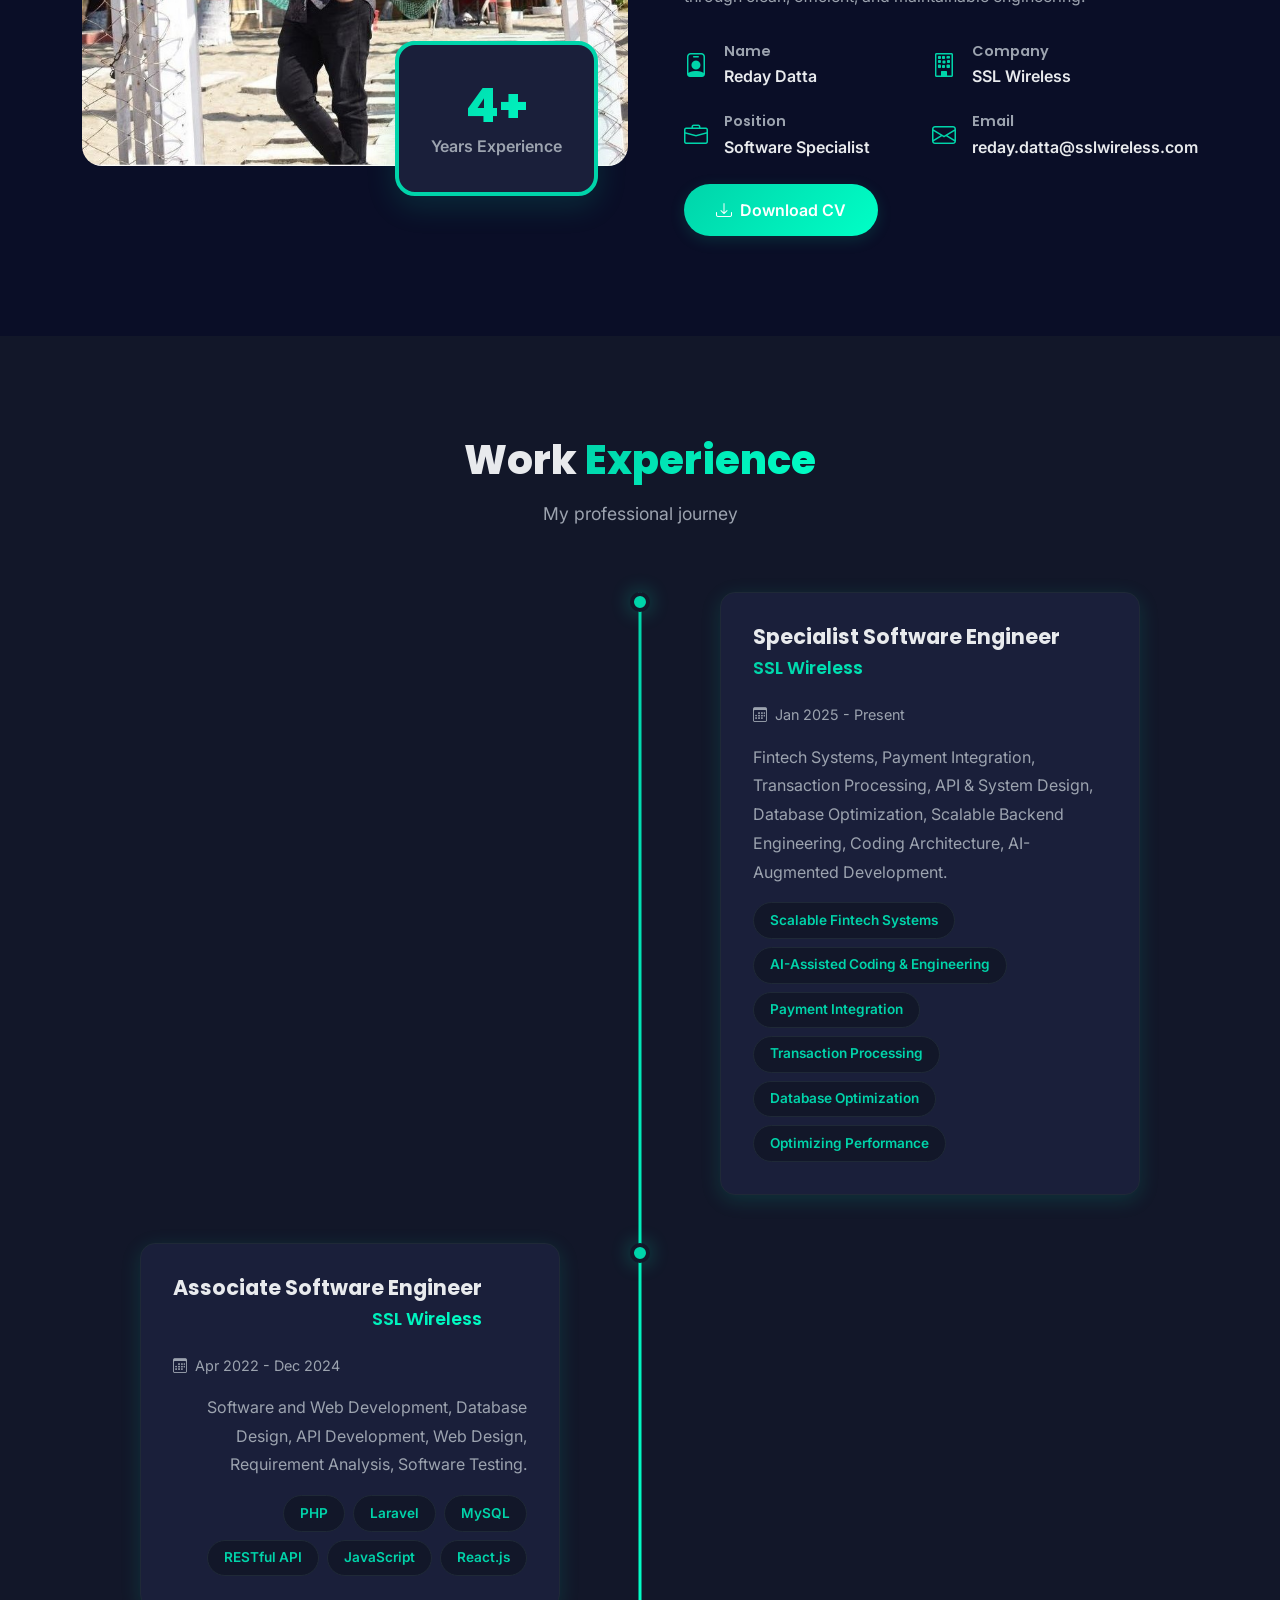
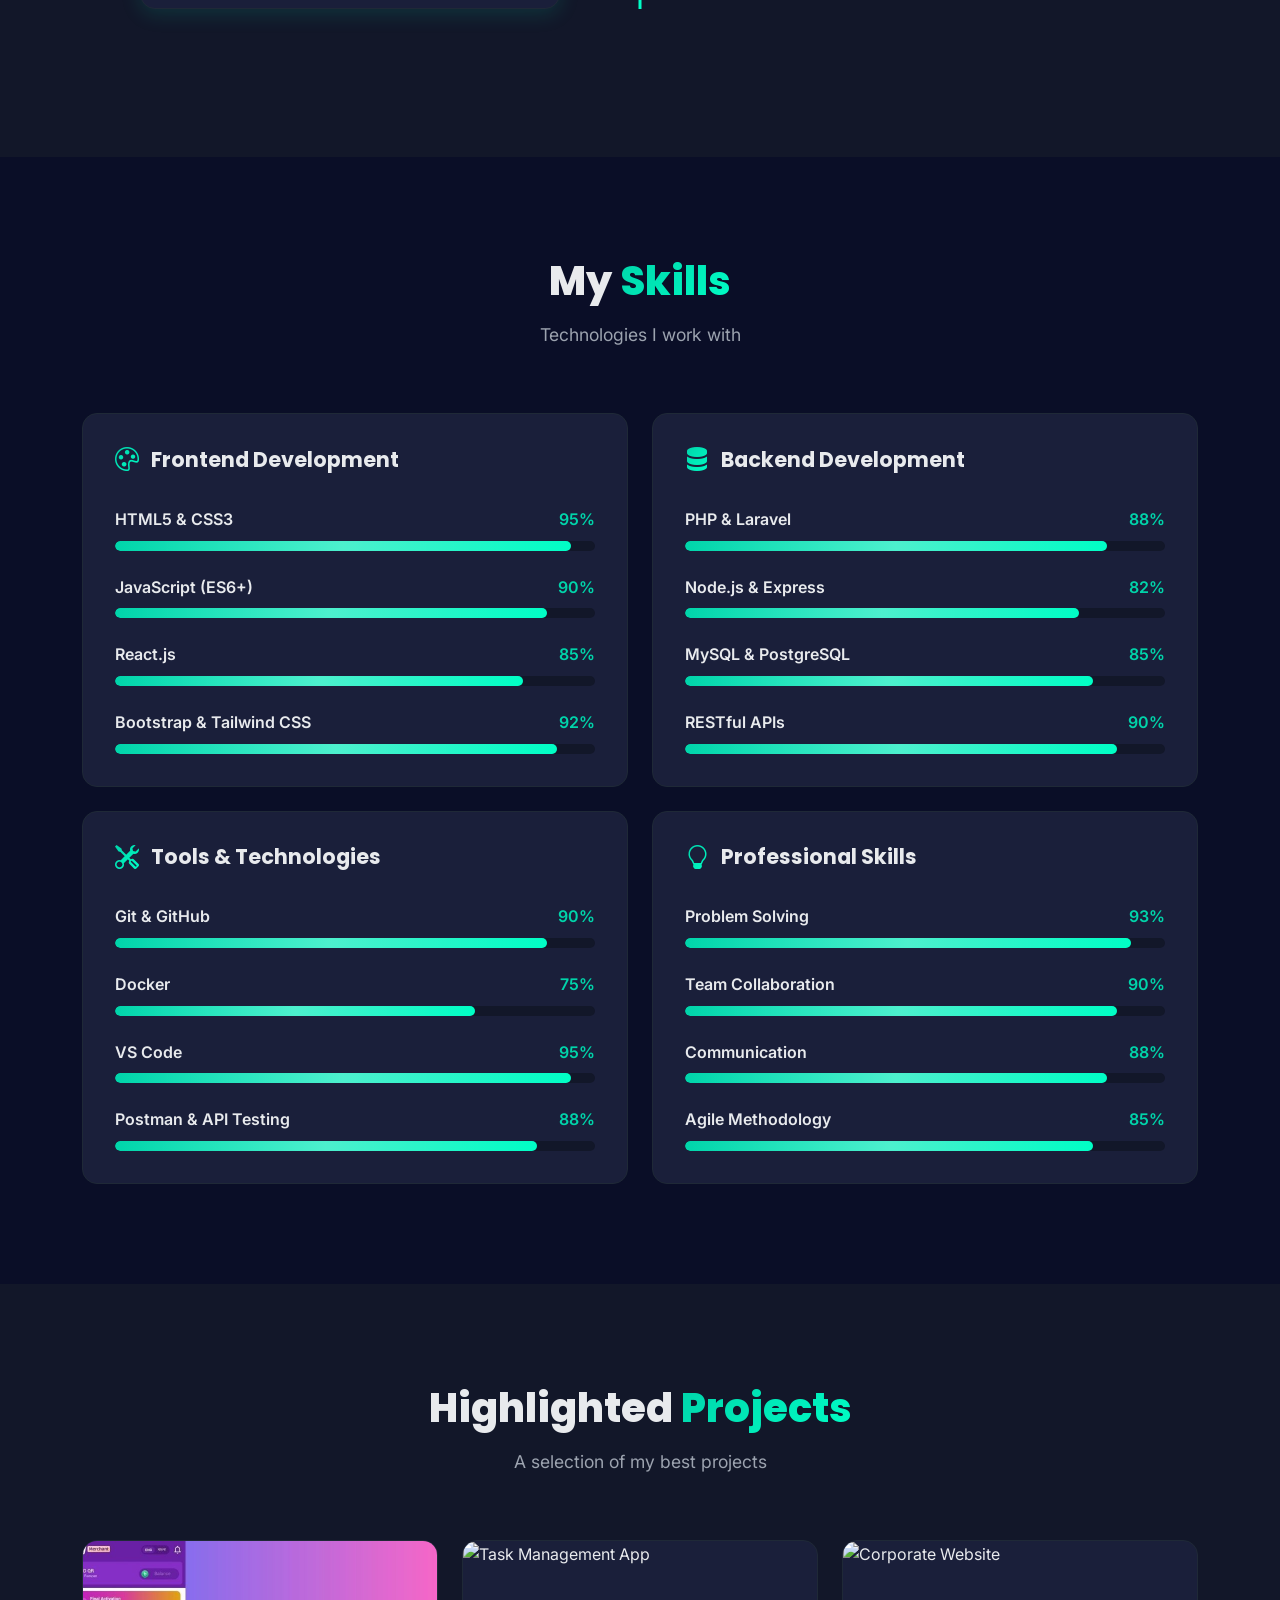
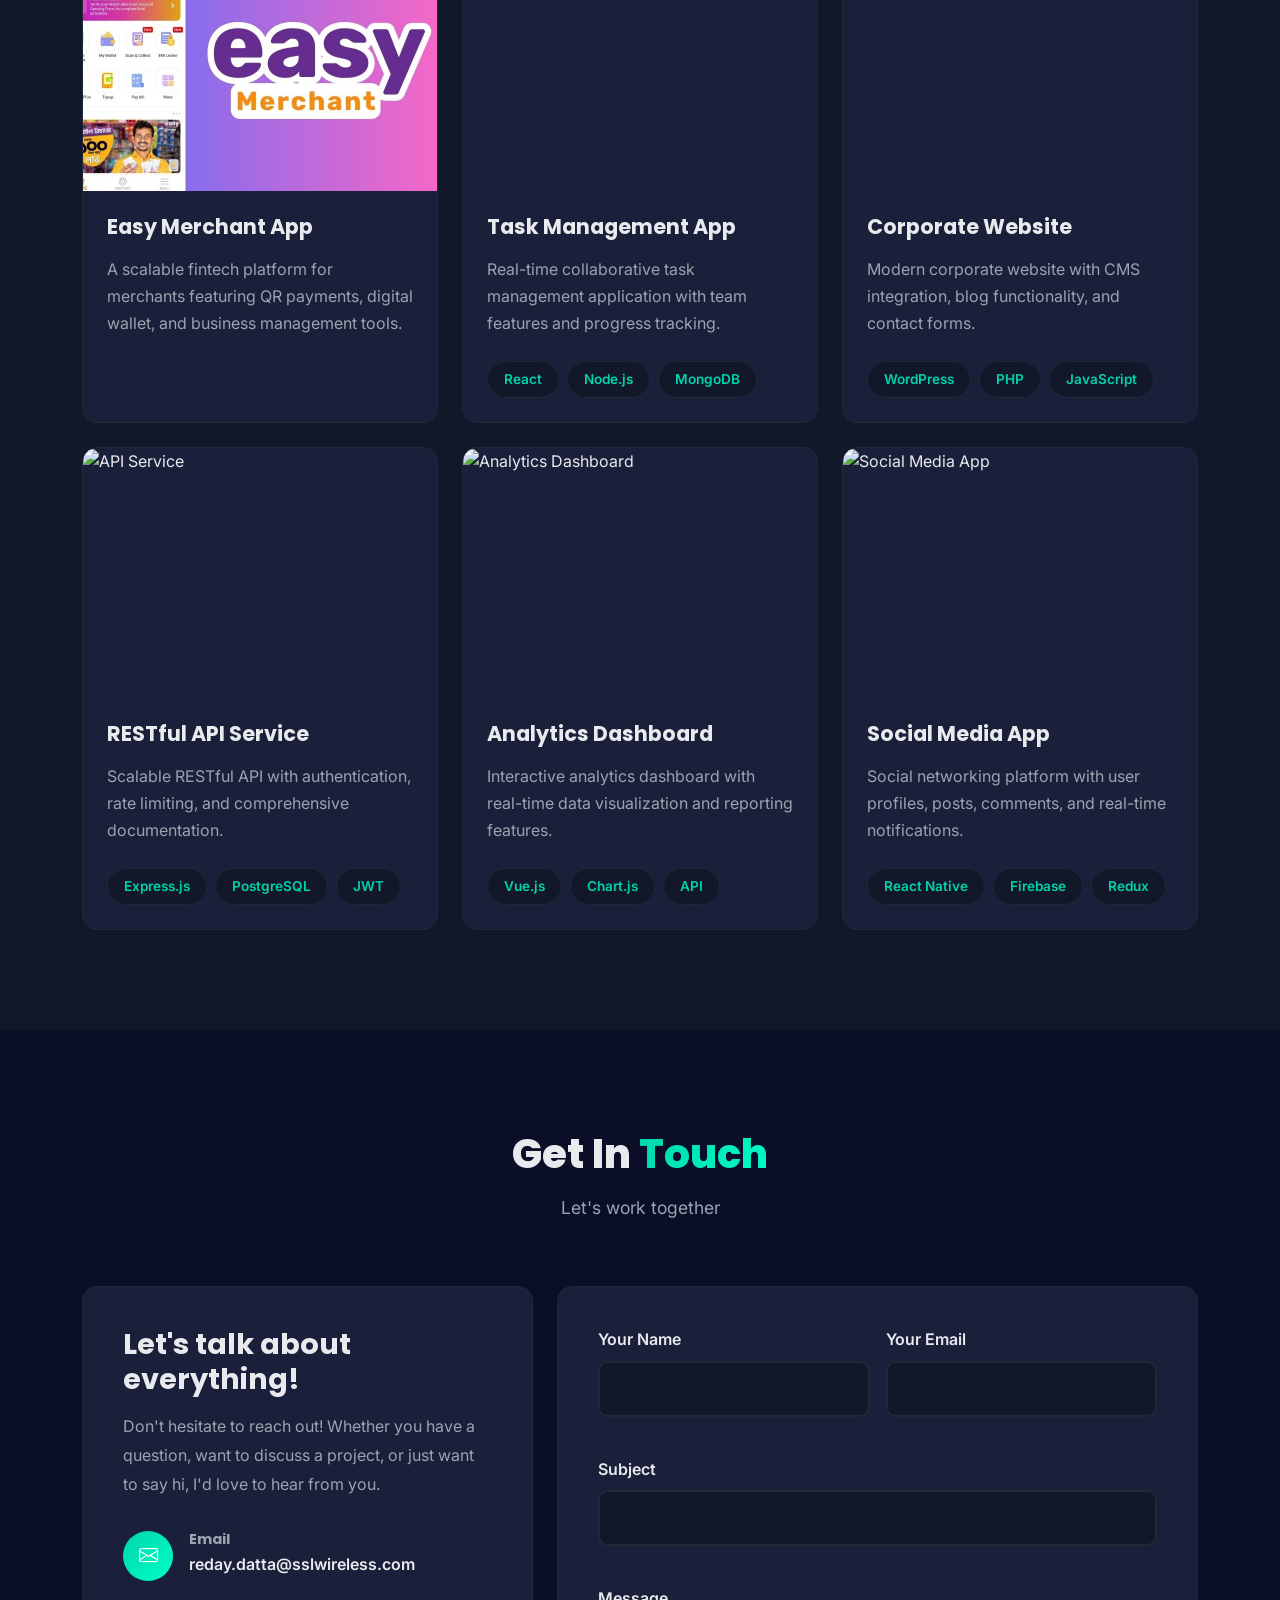
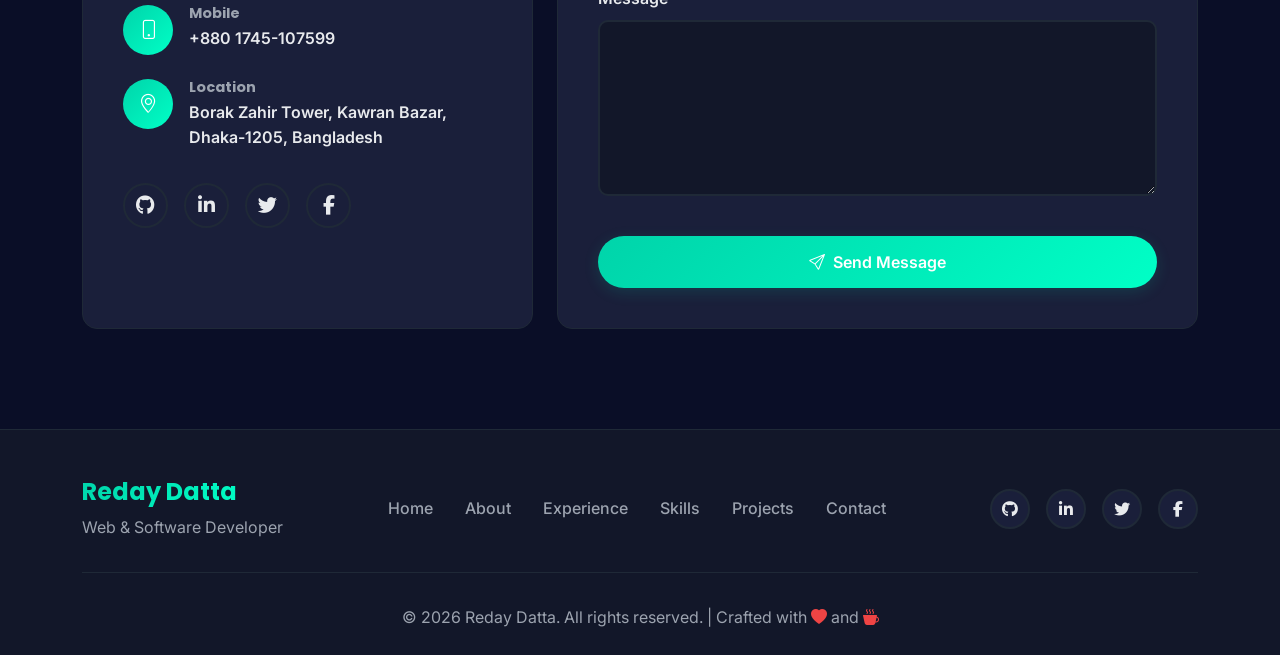
==== commit f2c4a197: "working with my protfolio" ====
--- a/index.html
+++ b/index.html
@@ -92,8 +92,7 @@
                                 id="typedText"></span><span class="cursor">|</span>
                         </div>
                         <p class="hero-description">
-                            Passionate Web and Software Developer crafting innovative digital solutions
-                            at SSL Wireless. Transforming ideas into elegant, functional applications.
+                            Passionate Web & Software Developer specializing in fintech, secure payment systems, and scalable backend solutions—building reliable enterprise-grade applications.
                         </p>
                         <div class="hero-buttons">
                             <a href="#projects" class="btn btn-primary btn-gradient">
@@ -165,7 +164,7 @@
                         </div>
                         <div class="experience-badge">
                             <div class="badge-content">
-                                <h3 class="gradient-text">3+</h3>
+                                <h3 class="gradient-text">4+</h3>
                                 <p>Years Experience</p>
                             </div>
                         </div>
@@ -173,19 +172,18 @@
                 </div>
                 <div class="col-lg-6" data-aos="fade-left">
                     <div class="about-content">
-                        <h3 class="about-title">Web & Software Developer</h3>
+                        <h3 class="about-title">Software Engineer</h3>
                         <p class="about-text">
-                            I'm <strong>Reday Datta</strong>, a passionate Web and Software Developer currently working
-                            as a Software Engineer at <strong class="gradient-text">SSL Wireless</strong>. With a strong
-                            foundation in modern web technologies and software development practices, I specialize in
-                            creating robust, scalable, and user-friendly applications.
+                            I'm <strong>Reday Datta</strong>, a Software Engineer specializing in fintech platforms,
+                            secure payment systems, and scalable backend architectures. Currently working at
+                            <strong class="gradient-text">SSL Wireless</strong>, I am experienced in designing
+                            transaction processing systems, API ecosystems, and database-driven backend solutions
+                            for enterprise-grade applications.
                         </p>
                         <p class="about-text">
-                            My journey in software development has been driven by curiosity and a commitment to
-                            excellence.
-                            I thrive on solving complex problems and turning innovative ideas into reality through
-                            clean,
-                            efficient code.
+                            I focus on code architecture, performance optimization, and AI-assisted development
+                            workflows to build reliable and scalable digital products. Passionate about solving
+                            complex business problems through clean, efficient, and maintainable engineering.
                         </p>
                         <div class="about-info">
                             <div class="info-item">
@@ -206,14 +204,14 @@
                                 <i class="bi bi-briefcase"></i>
                                 <div>
                                     <h5>Position</h5>
-                                    <p>Software Engineer</p>
+                                    <p>Software Specialist</p>
                                 </div>
                             </div>
                             <div class="info-item">
                                 <i class="bi bi-envelope"></i>
                                 <div>
                                     <h5>Email</h5>
-                                    <p>reday.datta@example.com</p>
+                                    <p>reday.datta@sslwireless.com</p>
                                 </div>
                             </div>
                         </div>
@@ -241,23 +239,23 @@
                         <div class="timeline-card">
                             <div class="timeline-header">
                                 <div>
-                                    <h3 class="timeline-title">Software Engineer</h3>
+                                    <h3 class="timeline-title">Specialist Software Engineer</h3>
                                     <h4 class="timeline-company gradient-text">SSL Wireless</h4>
                                 </div>
                                 <span class="timeline-date">
-                                    <i class="bi bi-calendar3"></i> 2022 - Present
+                                    <i class="bi bi-calendar3"></i> Jan 2025 - Present
                                 </span>
                             </div>
                             <p class="timeline-description">
-                                Developing and maintaining enterprise-level web applications and software solutions.
-                                Collaborating with cross-functional teams to deliver high-quality products that meet
-                                business objectives and user needs.
+                                Fintech Systems, Payment Integration, Transaction Processing,  API & System Design, Database Optimization, Scalable Backend Engineering, Coding Architecture, AI-Augmented Development.
                             </p>
                             <div class="timeline-tags">
-                                <span class="tag">Web Development</span>
-                                <span class="tag">Software Engineering</span>
-                                <span class="tag">Team Collaboration</span>
-                                <span class="tag">Agile</span>
+                                <span class="tag">Scalable Fintech Systems</span>
+                                <span class="tag">AI-Assisted Coding & Engineering</span>
+                                <span class="tag">Payment Integration</span>
+                                <span class="tag">Transaction Processing</span>
+                                <span class="tag">Database Optimization</span>
+                                <span class="tag">Optimizing Performance</span>
                             </div>
                         </div>
                     </div>
@@ -269,48 +267,23 @@
                         <div class="timeline-card">
                             <div class="timeline-header">
                                 <div>
-                                    <h3 class="timeline-title">Junior Web Developer</h3>
-                                    <h4 class="timeline-company gradient-text">Tech Solutions Ltd.</h4>
+                                    <h3 class="timeline-title">Associate Software Engineer</h3>
+                                    <h4 class="timeline-company gradient-text">SSL Wireless</h4>
                                 </div>
                                 <span class="timeline-date">
-                                    <i class="bi bi-calendar3"></i> 2021 - 2022
+                                    <i class="bi bi-calendar3"></i> Apr 2022 - Dec 2024
                                 </span>
                             </div>
                             <p class="timeline-description">
-                                Built responsive websites and web applications using modern frameworks and technologies.
-                                Gained hands-on experience in full-stack development and client communication.
+                                Software and Web Development, Database Design, API Development, Web Design, Requirement Analysis, Software Testing.
                             </p>
                             <div class="timeline-tags">
-                                <span class="tag">HTML/CSS</span>
+                                <span class="tag">PHP</span>
+                                <span class="tag">Laravel</span>
+                                <span class="tag">MySQL</span>
+                                <span class="tag">RESTful API</span>
                                 <span class="tag">JavaScript</span>
-                                <span class="tag">PHP</span>
-                                <span class="tag">MySQL</span>
-                            </div>
-                        </div>
-                    </div>
-                </div>
-
-                <div class="timeline-item" data-aos="fade-up" data-aos-delay="200">
-                    <div class="timeline-dot"></div>
-                    <div class="timeline-content">
-                        <div class="timeline-card">
-                            <div class="timeline-header">
-                                <div>
-                                    <h3 class="timeline-title">Web Development Intern</h3>
-                                    <h4 class="timeline-company gradient-text">Digital Agency</h4>
-                                </div>
-                                <span class="timeline-date">
-                                    <i class="bi bi-calendar3"></i> 2020 - 2021
-                                </span>
-                            </div>
-                            <p class="timeline-description">
-                                Assisted in developing client websites and learned industry best practices.
-                                Contributed to various projects while building a strong foundation in web development.
-                            </p>
-                            <div class="timeline-tags">
-                                <span class="tag">Frontend</span>
-                                <span class="tag">Bootstrap</span>
-                                <span class="tag">jQuery</span>
+                                <span class="tag">React.js</span>
                             </div>
                         </div>
                     </div>
@@ -543,15 +516,9 @@
                         <div class="project-content">
                             <h3 class="project-title">Easy Merchant App</h3>
                             <p class="project-description">
-                                A full-featured e-commerce platform with payment integration,
-                                inventory management, and admin dashboard.
+                                A scalable fintech platform for merchants featuring QR payments, digital wallet, and business management tools.
                             </p>
-                            <div class="project-tags">
-                                <span class="tag">PHP</span>
-                                <span class="tag">Laravel</span>
-                                <span class="tag">MySQL</span>
-                                <span class="tag">RESTful API</span>
-                            </div>
+
                         </div>
                     </div>
                 </div>
@@ -728,7 +695,7 @@
                                 </div>
                                 <div>
                                     <h5>Email</h5>
-                                    <p>reday.datta@example.com</p>
+                                    <p>reday.datta@sslwireless.com</p>
                                 </div>
                             </div>
 
@@ -737,8 +704,8 @@
                                     <i class="bi bi-phone"></i>
                                 </div>
                                 <div>
-                                    <h5>Phone</h5>
-                                    <p>+880 1XXX-XXXXXX</p>
+                                    <h5>Mobile</h5>
+                                    <p>+880 1745-107599</p>
                                 </div>
                             </div>
 
@@ -748,7 +715,7 @@
                                 </div>
                                 <div>
                                     <h5>Location</h5>
-                                    <p>Dhaka, Bangladesh</p>
+                                    <p>Borak Zahir Tower, Kawran Bazar, Dhaka-1205, Bangladesh</p>
                                 </div>
                             </div>
                         </div>
@@ -830,43 +797,55 @@
         <div class="project-modal-image-wrap">
             <img src="images/easy-merchant/project-snapshot.jpg" alt="Easy Merchant App" class="project-modal-img">
             <div class="project-modal-img-overlay"></div>
-            <div class="project-modal-badge">Mobile Application</div>
         </div>
         <div class="project-modal-info">
             <h2 class="project-modal-title">Easy Merchant App</h2>
             <p class="project-modal-desc">
-                A full-featured e-commerce platform built with Laravel and MySQL, featuring a seamless
-                shopping experience with secure payment gateway integration (Stripe &amp; PayPal),
-                real-time inventory management, order tracking, and a powerful admin dashboard with analytics.
+                Easy Merchant App is a merchant-focused digital financial platform developed at
+                <strong>SSL Wireless</strong> to simplify business operations for small and medium
+                enterprises in Bangladesh.
+            </p>
+            <p class="project-modal-desc">
+                The application enables merchants to accept QR-based payments, manage funds through a
+                digital wallet, perform bank settlements, and track transactions efficiently. It also
+                integrates value-added services like mobile top-ups, utility bill payments, and subscription handling.
+            </p>
+            <p class="project-modal-desc">
+                With built-in <strong>Haalkhata</strong> (digital ledger) and multi-store support,
+                the platform helps merchants maintain complete control over their financial activities
+                in a secure and scalable environment.
             </p>
             <div class="project-modal-section">
                 <h5 class="project-modal-section-title"><i class="bi bi-cpu"></i> Technologies Used</h5>
                 <div class="project-modal-tags">
+                    <span class="tag">PHP</span>
                     <span class="tag">Laravel</span>
                     <span class="tag">MySQL</span>
-                    <span class="tag">Bootstrap</span>
-                    <span class="tag">Stripe API</span>
-                    <span class="tag">Redis</span>
-                    <span class="tag">Vue.js</span>
+                    <span class="tag">RESTful API</span>
+                    <span class="tag">Firebase</span>
                 </div>
             </div>
             <div class="project-modal-section">
                 <h5 class="project-modal-section-title"><i class="bi bi-list-check"></i> Key Features</h5>
                 <ul class="project-modal-features">
-                    <li>Multi-vendor product catalog with search &amp; filtering</li>
-                    <li>Secure payment integration (Stripe &amp; PayPal)</li>
-                    <li>Real-time inventory &amp; order management system</li>
-                    <li>Admin dashboard with sales analytics &amp; charts</li>
-                    <li>Customer review &amp; rating system</li>
-                    <li>Email notification &amp; invoice generation</li>
+                    <li>Bangla QR Payment (Scan &amp; Collect)</li>
+                    <li>CashBaba Merchant Wallet &amp; Bank Settlement</li>
+                    <li>Smart Invoice &amp; Quick Sale System</li>
+                    <li>Haalkhata Plus (Customer/Supplier Ledger)</li>
+                    <li>Multi-Store &amp; Inventory Management</li>
+                    <li>Mobile Recharge, Utility Bill Payment &amp; Subscription Sale</li>
+                    <li>Loan, EMI Locker &amp; Insurance Integration</li>
+                    <li>Secure Transaction Processing &amp; Real-time Notifications</li>
                 </ul>
             </div>
             <div class="project-modal-actions">
-                <a href="#" target="_blank" rel="noopener" class="btn btn-gradient">
-                    <i class="bi bi-box-arrow-up-right me-2"></i>Live Demo
+                <a href="https://play.google.com/store/apps/details?id=com.sslwireless.easymerchants"
+                    target="_blank" rel="noopener" class="btn btn-gradient">
+                    <i class="bi bi-google-play me-2"></i>Google Play
                 </a>
-                <a href="#" target="_blank" rel="noopener" class="btn btn-outline">
-                    <i class="bi bi-github me-2"></i>View Code
+                <a href="https://apps.apple.com/us/app/easy-merchant-app/id1543176724"
+                    target="_blank" rel="noopener" class="btn btn-outline">
+                    <i class="bi bi-apple me-2"></i>App Store
                 </a>
             </div>
         </div>
--- a/css/style.css
+++ b/css/style.css
@@ -1229,14 +1229,13 @@
     border-radius: 24px;
     max-width: 900px;
     width: 100%;
-    max-height: 90vh;
-    overflow-y: auto;
+    height: 85vh;
+    max-height: 620px;
+    overflow: hidden;
     position: relative;
     box-shadow: 0 30px 80px rgba(0, 0, 0, 0.5), 0 0 0 1px var(--border-color);
     transform: scale(0.88) translateY(40px);
     transition: transform 0.4s cubic-bezier(.34,1.56,.64,1);
-    scrollbar-width: thin;
-    scrollbar-color: var(--accent-primary) transparent;
 }
 
 .project-modal-backdrop.active .project-modal {
@@ -1280,13 +1279,13 @@
 .project-modal-body {
     display: grid;
     grid-template-columns: 1fr 1fr;
+    height: 100%;
 }
 
 .project-modal-image-wrap {
     position: relative;
     overflow: hidden;
     border-radius: 24px 0 0 24px;
-    min-height: 350px;
 }
 
 .project-modal-img {
@@ -1327,6 +1326,9 @@
     display: flex;
     flex-direction: column;
     gap: 1.25rem;
+    overflow-y: auto;
+    scrollbar-width: thin;
+    scrollbar-color: var(--accent-primary) transparent;
 }
 
 .project-modal-title {
@@ -1418,12 +1420,17 @@
 }
 
 @media (max-width: 768px) {
+    .project-modal {
+        height: 90vh;
+        max-height: 90vh;
+    }
     .project-modal-body {
         grid-template-columns: 1fr;
+        grid-template-rows: 220px 1fr;
+        height: 100%;
     }
     .project-modal-image-wrap {
         border-radius: 24px 24px 0 0;
-        min-height: 220px;
     }
     .project-modal-info {
         padding: 1.5rem;
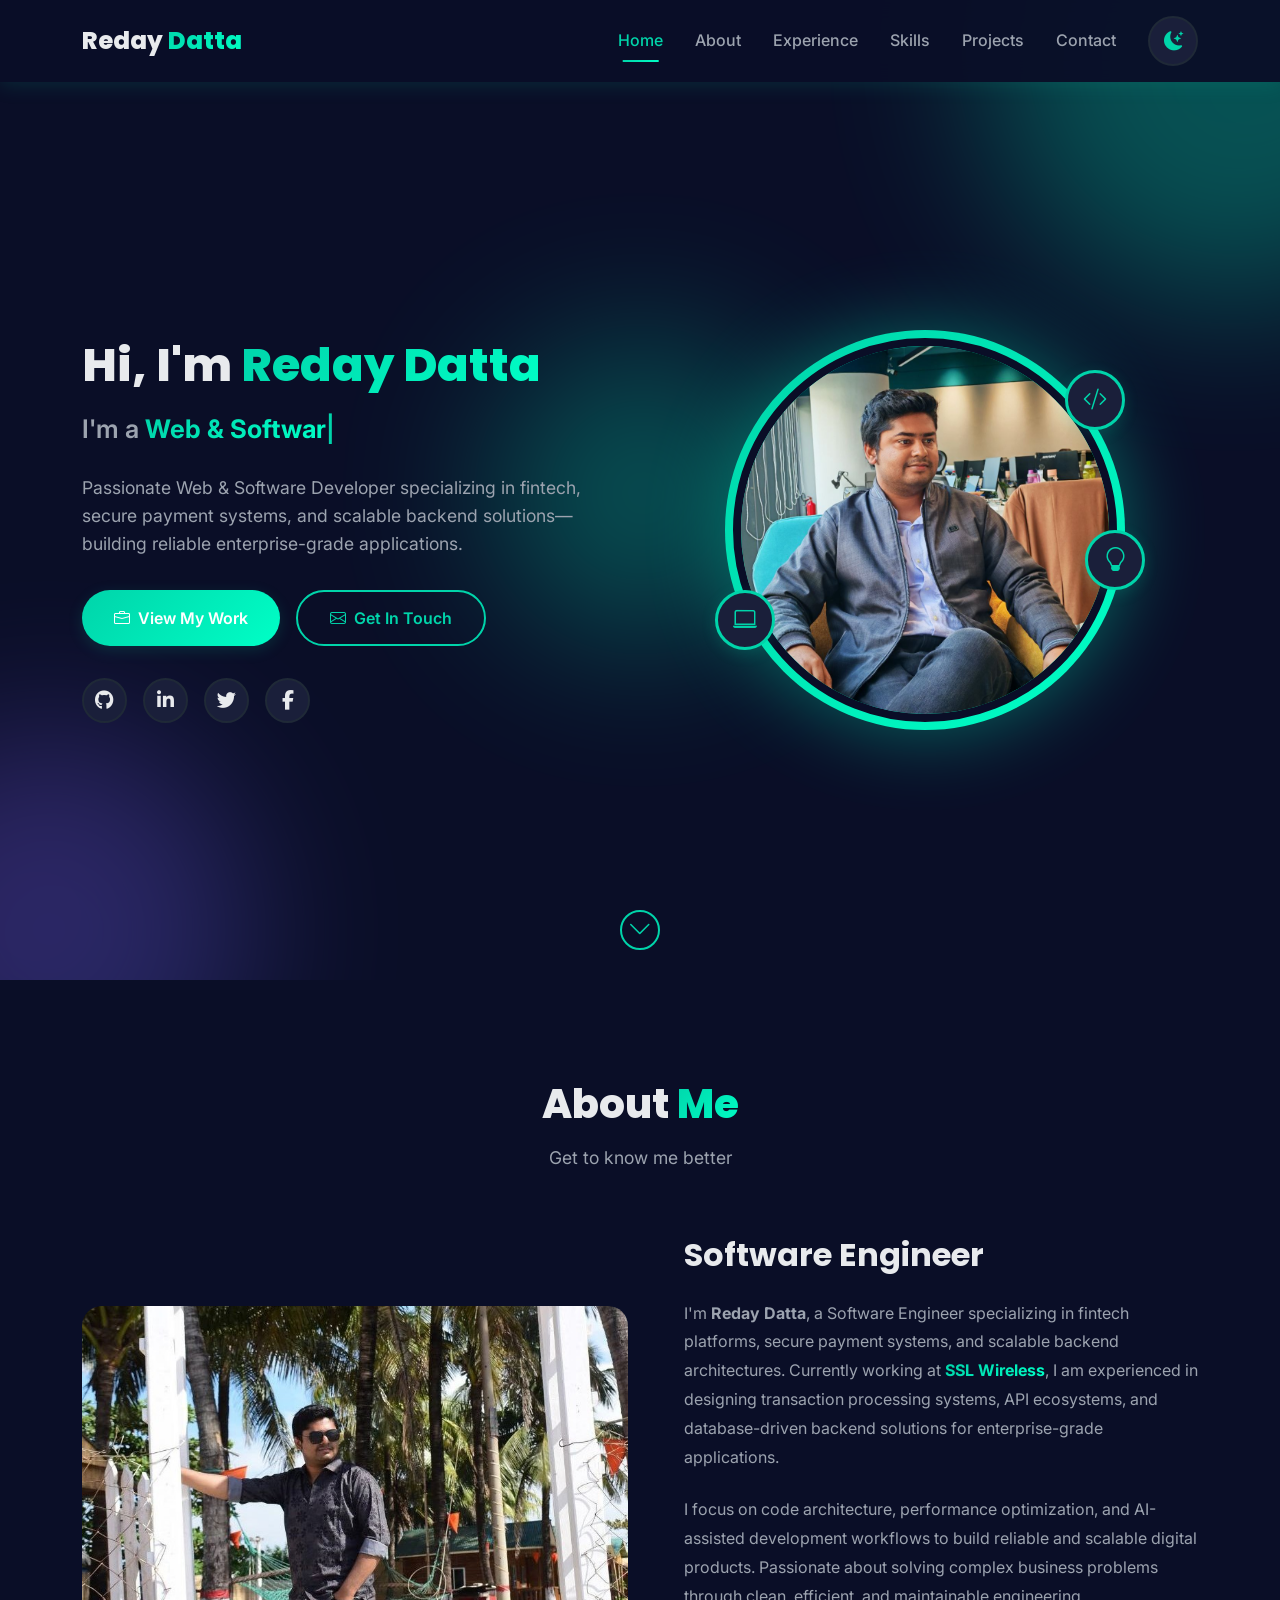
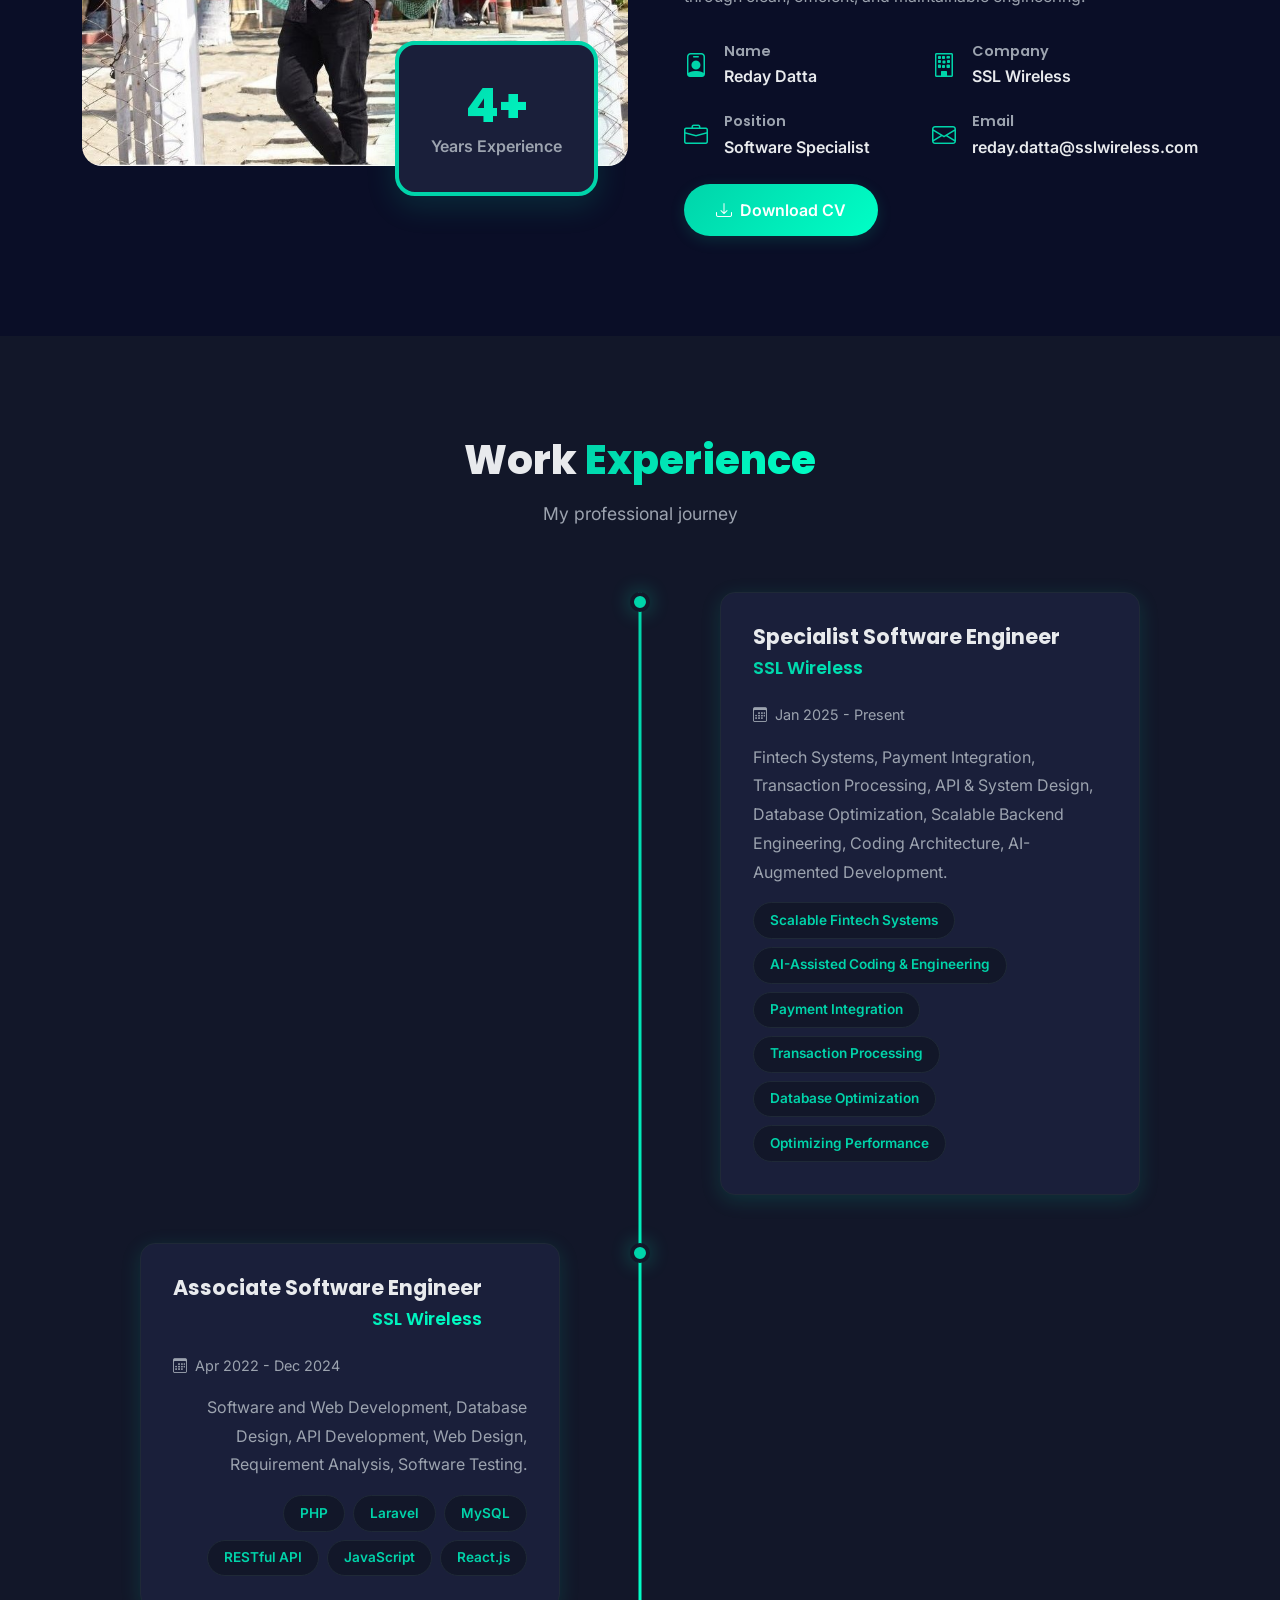
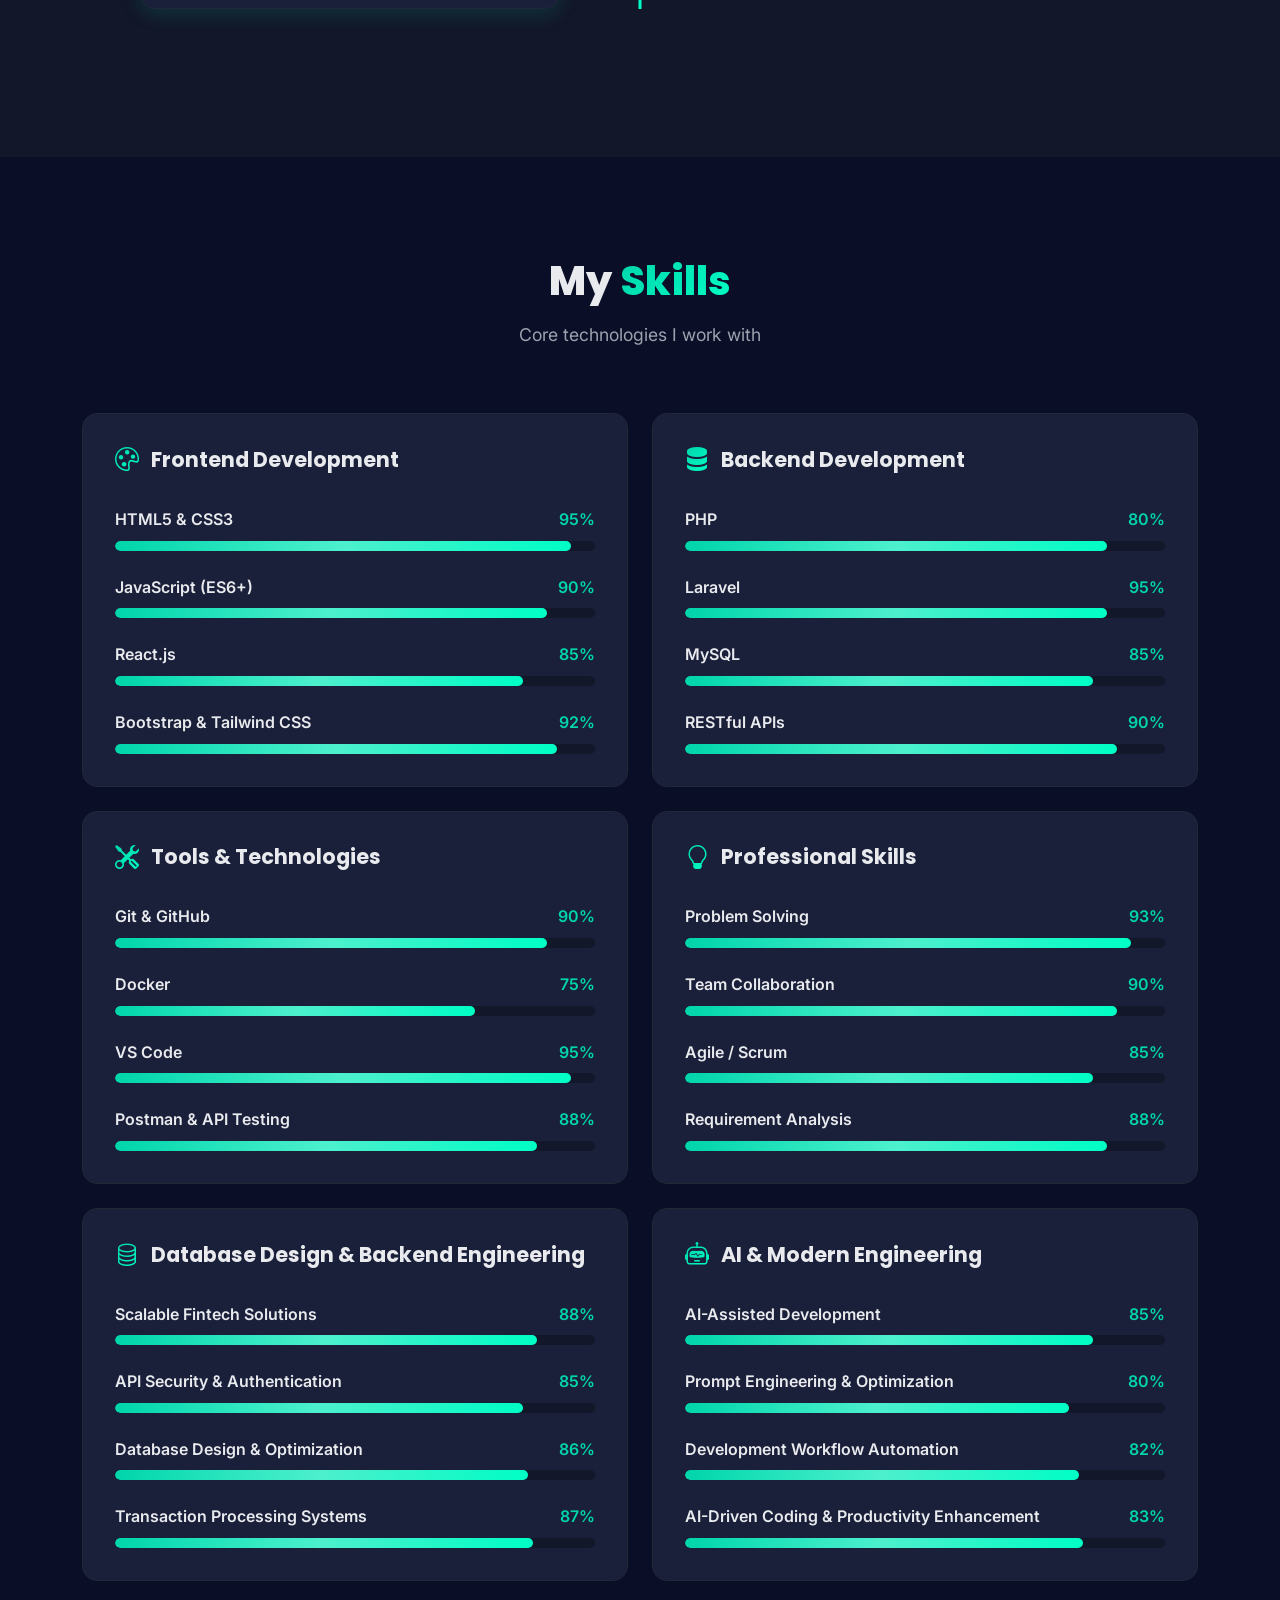
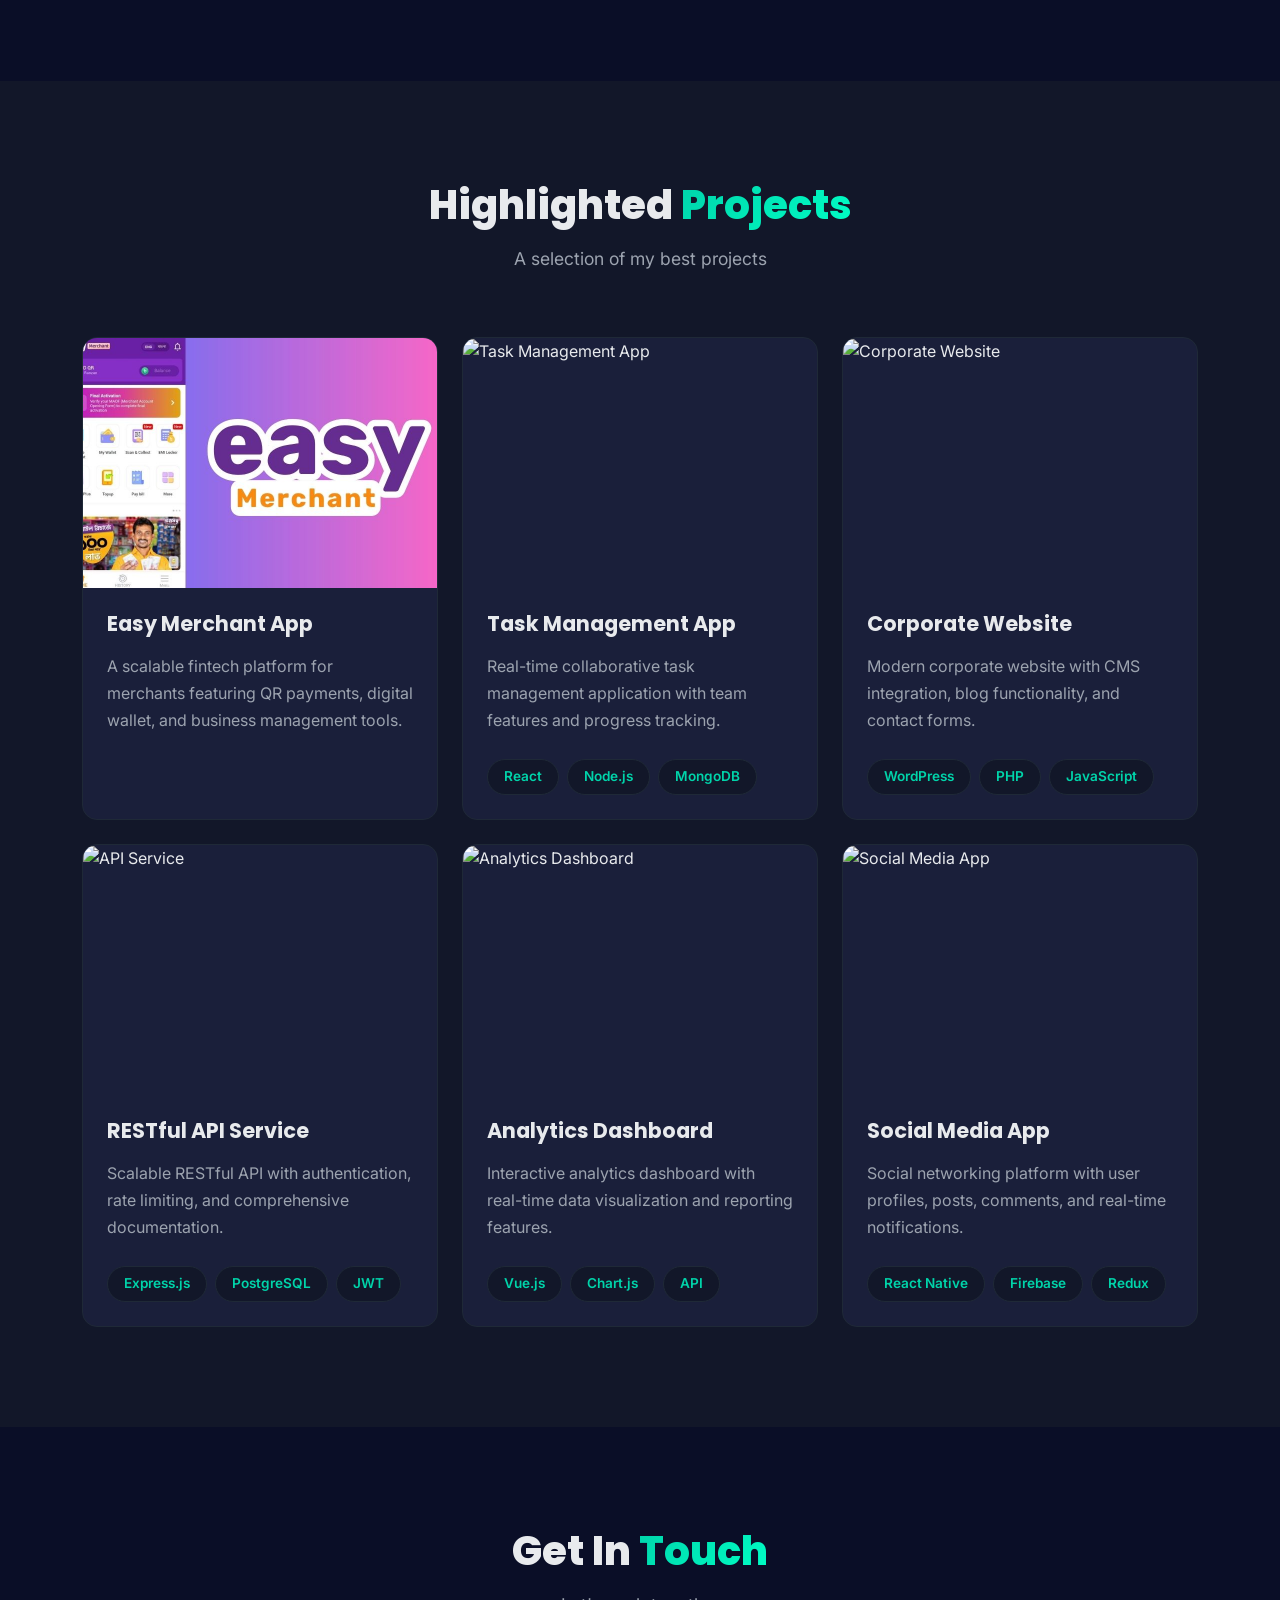
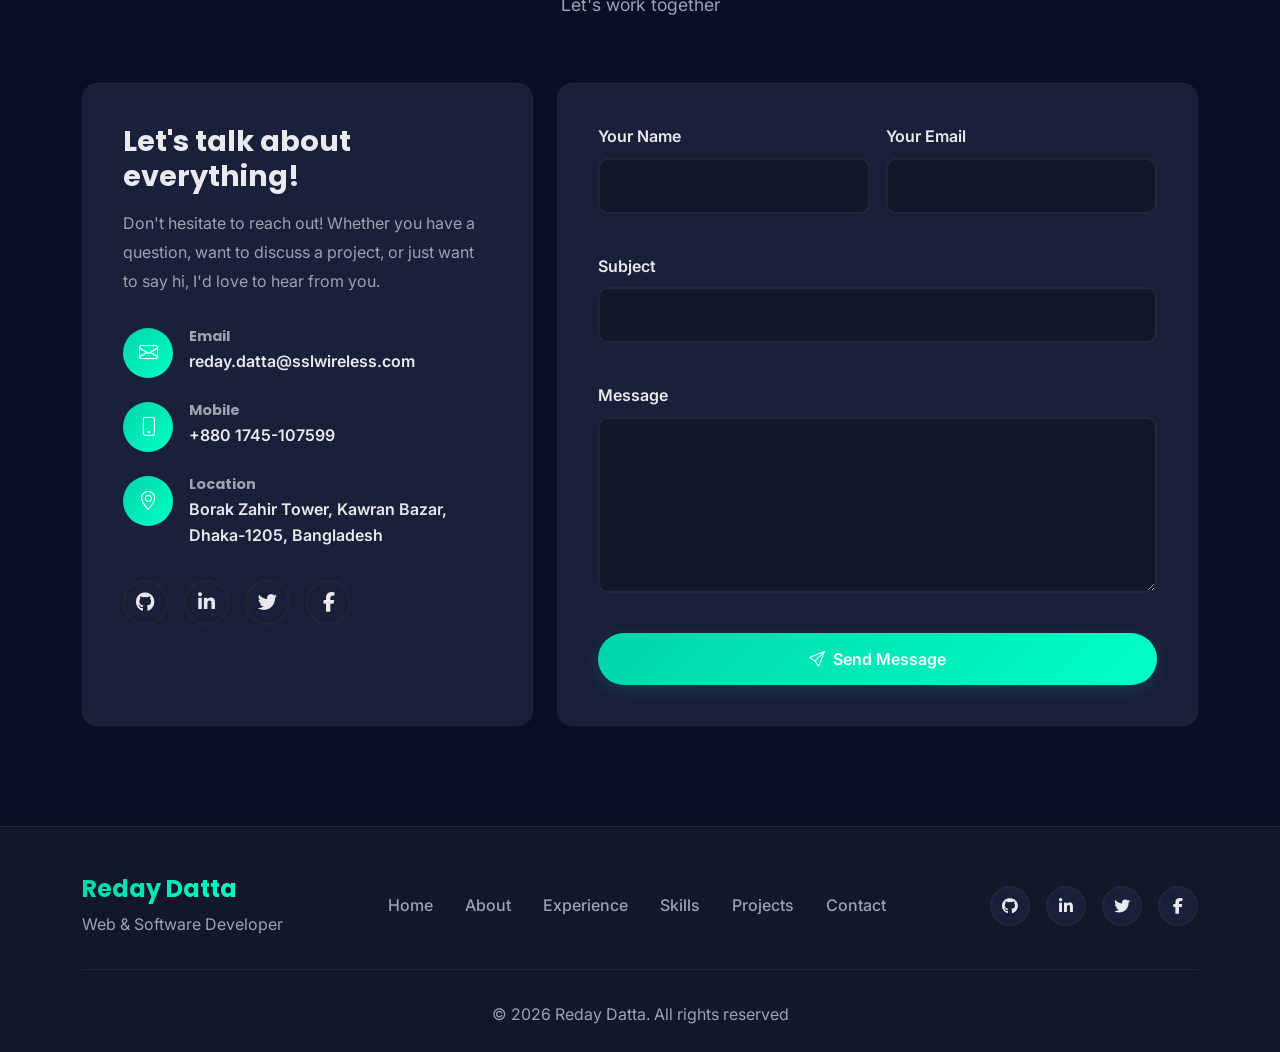
==== commit b33520c5: "required update" ====
--- a/index.html
+++ b/index.html
@@ -92,7 +92,8 @@
                                 id="typedText"></span><span class="cursor">|</span>
                         </div>
                         <p class="hero-description">
-                            Passionate Web & Software Developer specializing in fintech, secure payment systems, and scalable backend solutions—building reliable enterprise-grade applications.
+                            Passionate Web & Software Developer specializing in fintech, secure payment systems, and
+                            scalable backend solutions—building reliable enterprise-grade applications.
                         </p>
                         <div class="hero-buttons">
                             <a href="#projects" class="btn btn-primary btn-gradient">
@@ -247,7 +248,9 @@
                                 </span>
                             </div>
                             <p class="timeline-description">
-                                Fintech Systems, Payment Integration, Transaction Processing,  API & System Design, Database Optimization, Scalable Backend Engineering, Coding Architecture, AI-Augmented Development.
+                                Fintech Systems, Payment Integration, Transaction Processing, API & System Design,
+                                Database Optimization, Scalable Backend Engineering, Coding Architecture, AI-Augmented
+                                Development.
                             </p>
                             <div class="timeline-tags">
                                 <span class="tag">Scalable Fintech Systems</span>
@@ -275,7 +278,8 @@
                                 </span>
                             </div>
                             <p class="timeline-description">
-                                Software and Web Development, Database Design, API Development, Web Design, Requirement Analysis, Software Testing.
+                                Software and Web Development, Database Design, API Development, Web Design, Requirement
+                                Analysis, Software Testing.
                             </p>
                             <div class="timeline-tags">
                                 <span class="tag">PHP</span>
@@ -297,7 +301,7 @@
         <div class="container">
             <div class="section-header text-center" data-aos="fade-up">
                 <h2 class="section-title">My <span class="gradient-text">Skills</span></h2>
-                <p class="section-subtitle">Technologies I work with</p>
+                <p class="section-subtitle">Core technologies I work with</p>
             </div>
 
             <div class="row g-4">
@@ -354,8 +358,8 @@
                         </h3>
                         <div class="skill-item">
                             <div class="skill-info">
-                                <span>PHP & Laravel</span>
-                                <span class="skill-percentage">88%</span>
+                                <span>PHP</span>
+                                <span class="skill-percentage">80%</span>
                             </div>
                             <div class="skill-bar">
                                 <div class="skill-progress" data-progress="88"></div>
@@ -363,16 +367,16 @@
                         </div>
                         <div class="skill-item">
                             <div class="skill-info">
-                                <span>Node.js & Express</span>
-                                <span class="skill-percentage">82%</span>
-                            </div>
-                            <div class="skill-bar">
-                                <div class="skill-progress" data-progress="82"></div>
-                            </div>
-                        </div>
-                        <div class="skill-item">
-                            <div class="skill-info">
-                                <span>MySQL & PostgreSQL</span>
+                                <span>Laravel</span>
+                                <span class="skill-percentage">95%</span>
+                            </div>
+                            <div class="skill-bar">
+                                <div class="skill-progress" data-progress="88"></div>
+                            </div>
+                        </div>
+                        <div class="skill-item">
+                            <div class="skill-info">
+                                <span>MySQL</span>
                                 <span class="skill-percentage">85%</span>
                             </div>
                             <div class="skill-bar">
@@ -462,20 +466,110 @@
                         </div>
                         <div class="skill-item">
                             <div class="skill-info">
-                                <span>Communication</span>
+                                <span>Agile / Scrum</span>
+                                <span class="skill-percentage">85%</span>
+                            </div>
+                            <div class="skill-bar">
+                                <div class="skill-progress" data-progress="85"></div>
+                            </div>
+                        </div>
+                        <div class="skill-item">
+                            <div class="skill-info">
+                                <span>Requirement Analysis</span>
                                 <span class="skill-percentage">88%</span>
                             </div>
                             <div class="skill-bar">
                                 <div class="skill-progress" data-progress="88"></div>
                             </div>
                         </div>
-                        <div class="skill-item">
-                            <div class="skill-info">
-                                <span>Agile Methodology</span>
+                    </div>
+                </div>
+
+                <!-- Database Design & Backend Engineering -->
+                <div class="col-lg-6" data-aos="fade-up" data-aos-delay="400">
+                    <div class="skill-category">
+                        <h3 class="category-title">
+                            <i class="bi bi-database gradient-text"></i> Database Design & Backend Engineering
+                        </h3>
+                        <div class="skill-item">
+                            <div class="skill-info">
+                                <span>Scalable Fintech Solutions</span>
+                                <span class="skill-percentage">88%</span>
+                            </div>
+                            <div class="skill-bar">
+                                <div class="skill-progress" data-progress="88"></div>
+                            </div>
+                        </div>
+                        <div class="skill-item">
+                            <div class="skill-info">
+                                <span>API Security & Authentication</span>
                                 <span class="skill-percentage">85%</span>
                             </div>
                             <div class="skill-bar">
                                 <div class="skill-progress" data-progress="85"></div>
+                            </div>
+                        </div>
+                        <div class="skill-item">
+                            <div class="skill-info">
+                                <span>Database Design & Optimization</span>
+                                <span class="skill-percentage">86%</span>
+                            </div>
+                            <div class="skill-bar">
+                                <div class="skill-progress" data-progress="86"></div>
+                            </div>
+                        </div>
+                        <div class="skill-item">
+                            <div class="skill-info">
+                                <span>Transaction Processing Systems</span>
+                                <span class="skill-percentage">87%</span>
+                            </div>
+                            <div class="skill-bar">
+                                <div class="skill-progress" data-progress="87"></div>
+                            </div>
+                        </div>
+                    </div>
+                </div>
+
+                <!-- AI & Modern Engineering -->
+                <div class="col-lg-6" data-aos="fade-up" data-aos-delay="500">
+                    <div class="skill-category">
+                        <h3 class="category-title">
+                            <i class="bi bi-robot gradient-text"></i> AI & Modern Engineering
+                        </h3>
+                        <div class="skill-item">
+                            <div class="skill-info">
+                                <span>AI-Assisted Development</span>
+                                <span class="skill-percentage">85%</span>
+                            </div>
+                            <div class="skill-bar">
+                                <div class="skill-progress" data-progress="85"></div>
+                            </div>
+                        </div>
+                        <div class="skill-item">
+                            <div class="skill-info">
+                                <span>Prompt Engineering & Optimization</span>
+                                <span class="skill-percentage">80%</span>
+                            </div>
+                            <div class="skill-bar">
+                                <div class="skill-progress" data-progress="80"></div>
+                            </div>
+                        </div>
+                        <div class="skill-item">
+                            <div class="skill-info">
+                                <span>Development Workflow Automation</span>
+                                <span class="skill-percentage">82%</span>
+                            </div>
+                            <div class="skill-bar">
+                                <div class="skill-progress" data-progress="82"></div>
+                            </div>
+                        </div>
+                        <div class="skill-item">
+                            <div class="skill-info">
+                                <span>AI-Driven Coding & Productivity Enhancement</span>
+                                <span class="skill-percentage">83%</span>
+                            </div>
+                            <div class="skill-bar">
+                                <div class="skill-progress" data-progress="83"></div>
                             </div>
                         </div>
                     </div>
@@ -488,8 +582,8 @@
     <section id="projects" class="section-padding bg-alternate">
         <div class="container">
             <div class="section-header text-center" data-aos="fade-up">
-<h2 class="section-title">Highlighted <span class="gradient-text">Projects</span></h2>
-<p class="section-subtitle">A selection of my best projects</p>
+                <h2 class="section-title">Highlighted <span class="gradient-text">Projects</span></h2>
+                <p class="section-subtitle">A selection of my best projects</p>
             </div>
 
             <div class="row g-4">
@@ -516,7 +610,8 @@
                         <div class="project-content">
                             <h3 class="project-title">Easy Merchant App</h3>
                             <p class="project-description">
-                                A scalable fintech platform for merchants featuring QR payments, digital wallet, and business management tools.
+                                A scalable fintech platform for merchants featuring QR payments, digital wallet, and
+                                business management tools.
                             </p>
 
                         </div>
@@ -839,12 +934,12 @@
                 </ul>
             </div>
             <div class="project-modal-actions">
-                <a href="https://play.google.com/store/apps/details?id=com.sslwireless.easymerchants"
-                    target="_blank" rel="noopener" class="btn btn-gradient">
+                <a href="https://play.google.com/store/apps/details?id=com.sslwireless.easymerchants" target="_blank"
+                    rel="noopener" class="btn btn-gradient">
                     <i class="bi bi-google-play me-2"></i>Google Play
                 </a>
-                <a href="https://apps.apple.com/us/app/easy-merchant-app/id1543176724"
-                    target="_blank" rel="noopener" class="btn btn-outline">
+                <a href="https://apps.apple.com/us/app/easy-merchant-app/id1543176724" target="_blank" rel="noopener"
+                    class="btn btn-outline">
                     <i class="bi bi-apple me-2"></i>App Store
                 </a>
             </div>
@@ -1118,8 +1213,7 @@
                 </div>
             </div>
             <div class="footer-bottom">
-                <p>&copy; 2026 Reday Datta. All rights reserved. | Crafted with <i class="bi bi-heart-fill"></i> and <i
-                        class="bi bi-cup-hot-fill"></i></p>
+                <p>&copy; 2026 Reday Datta. All rights reserved</p>
             </div>
         </div>
     </footer>
